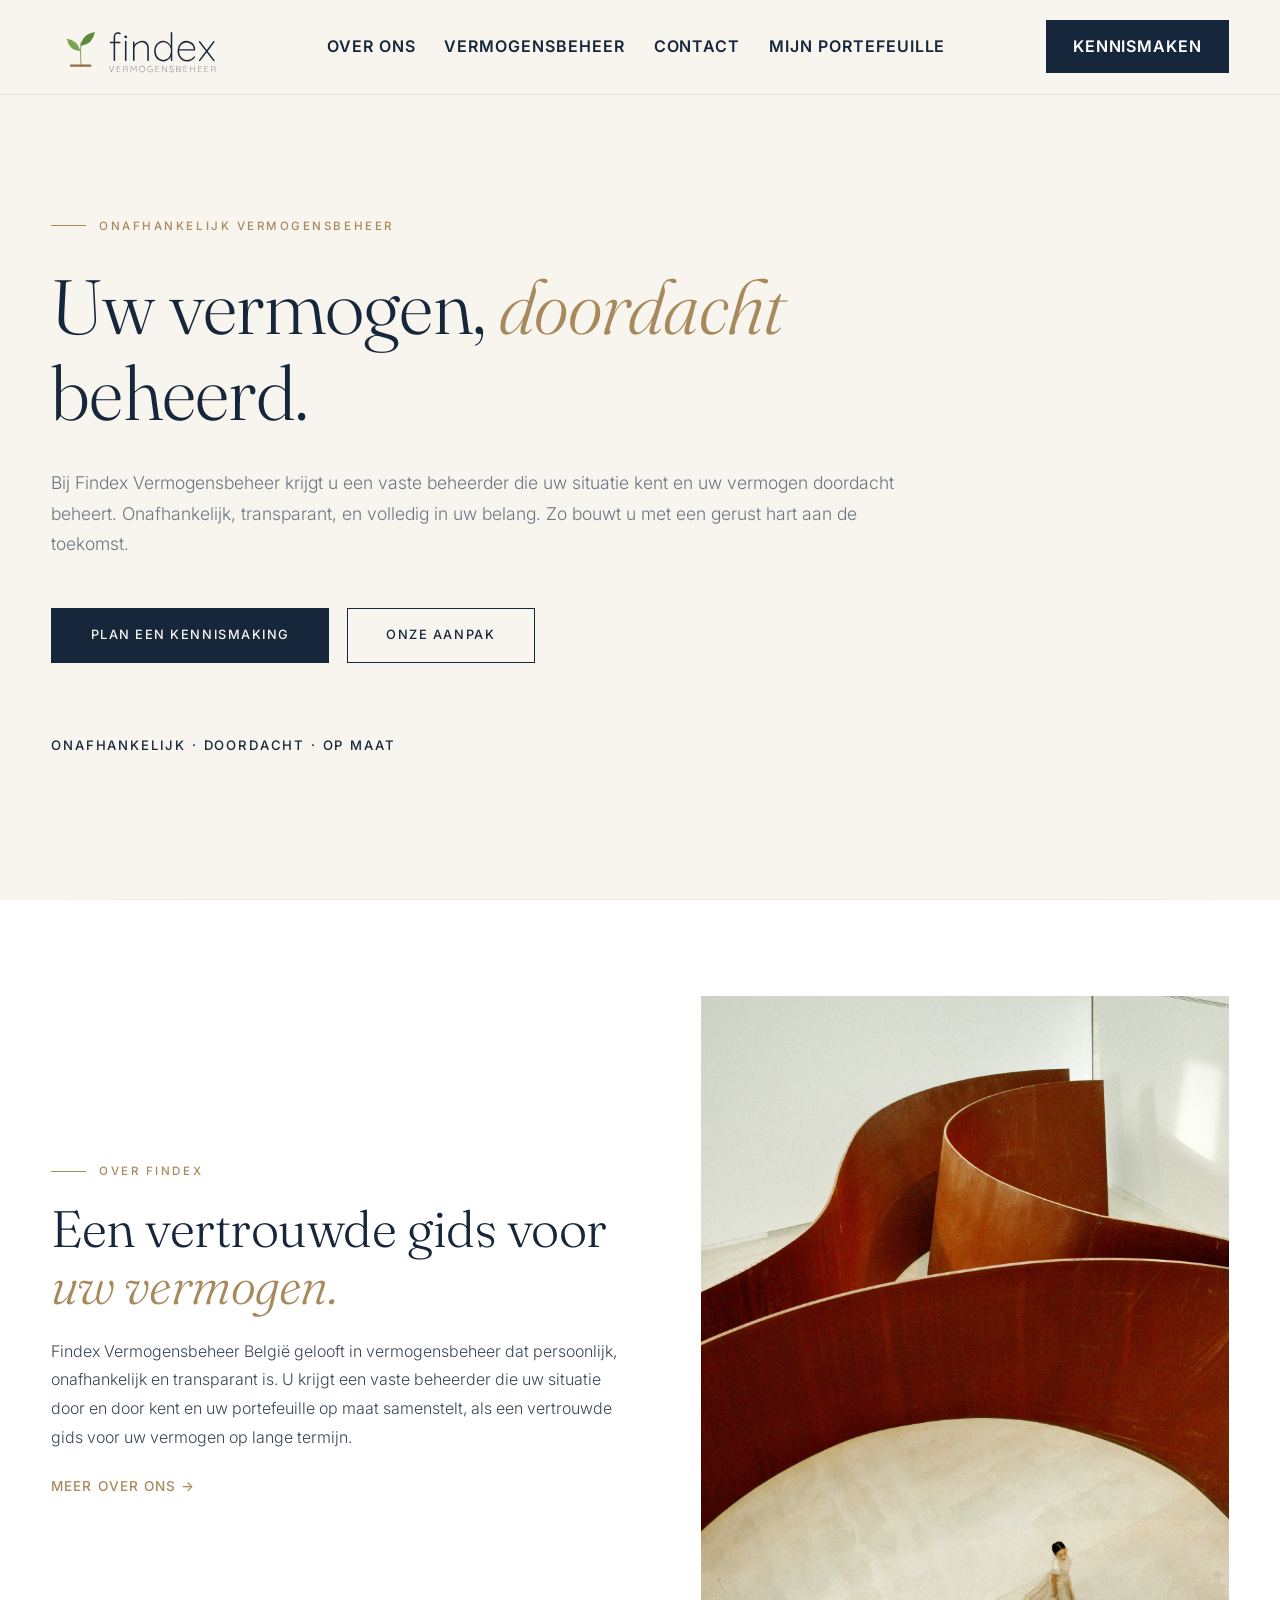
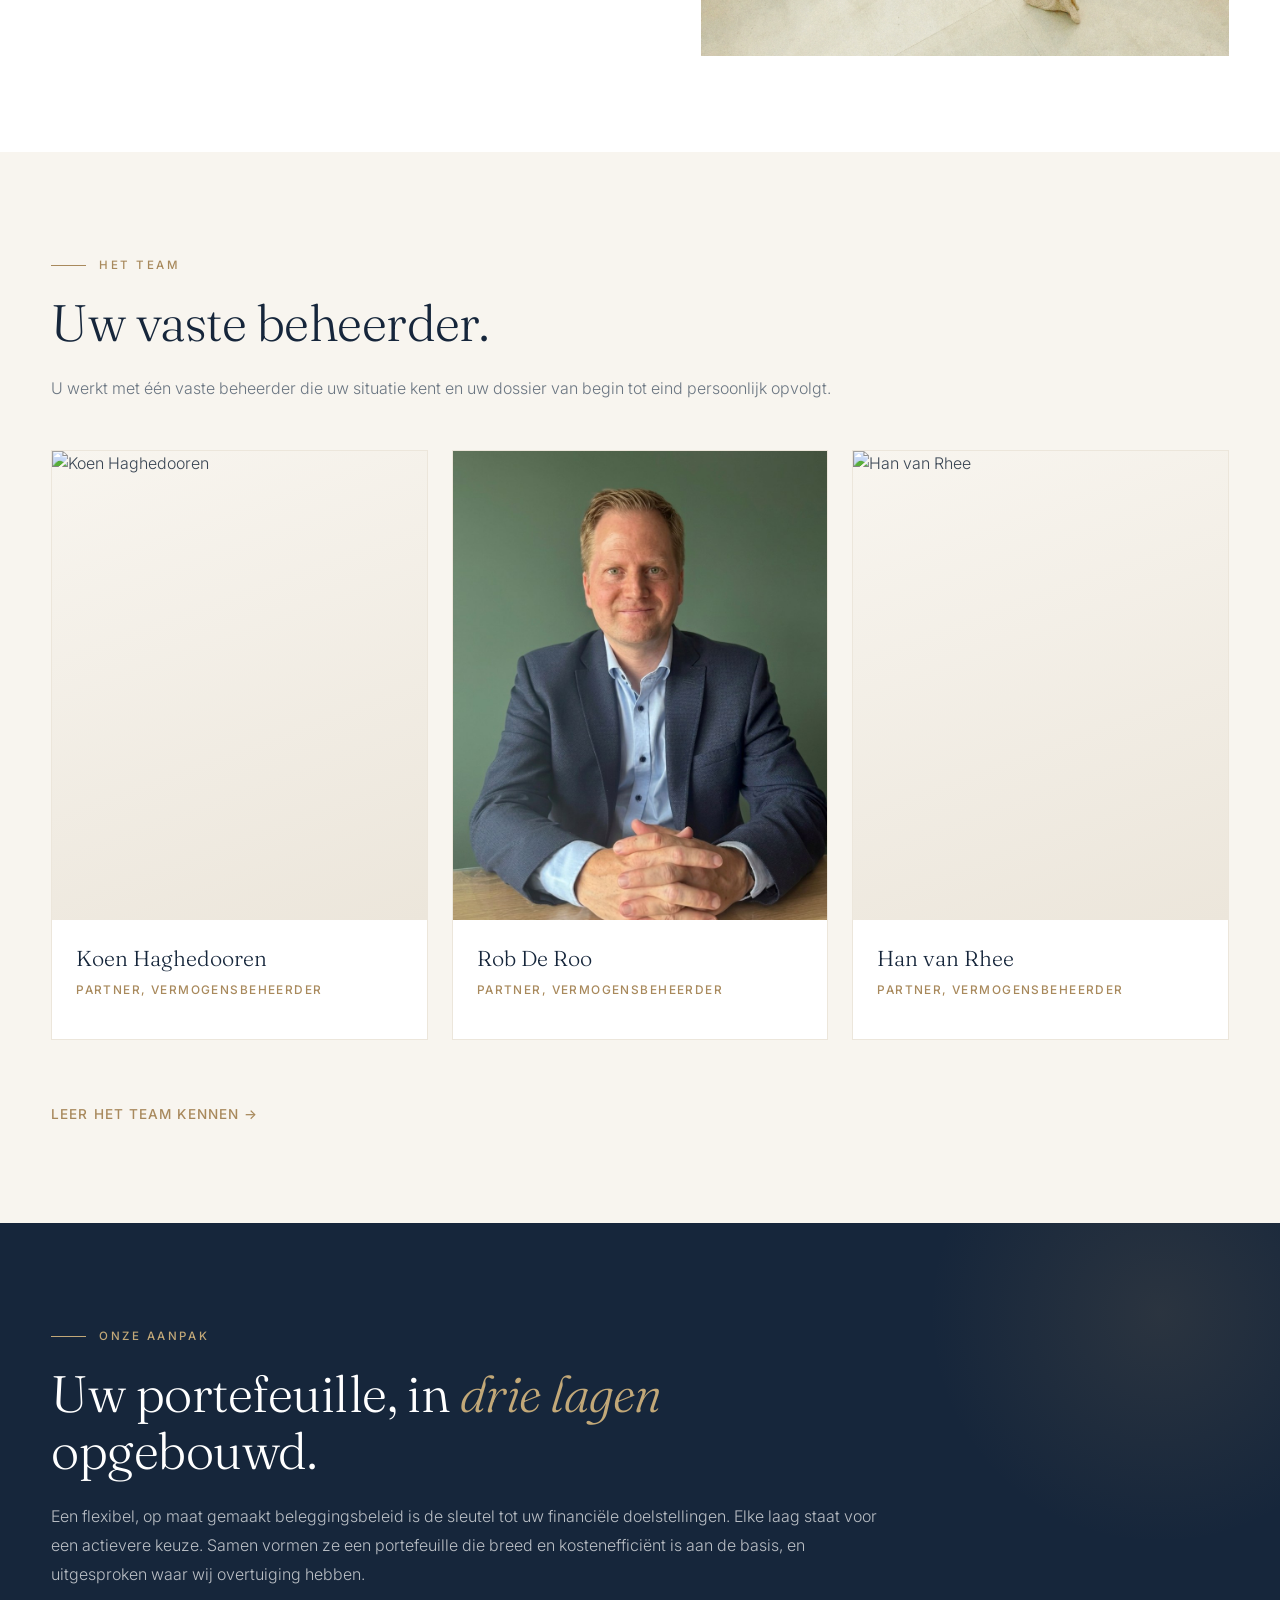
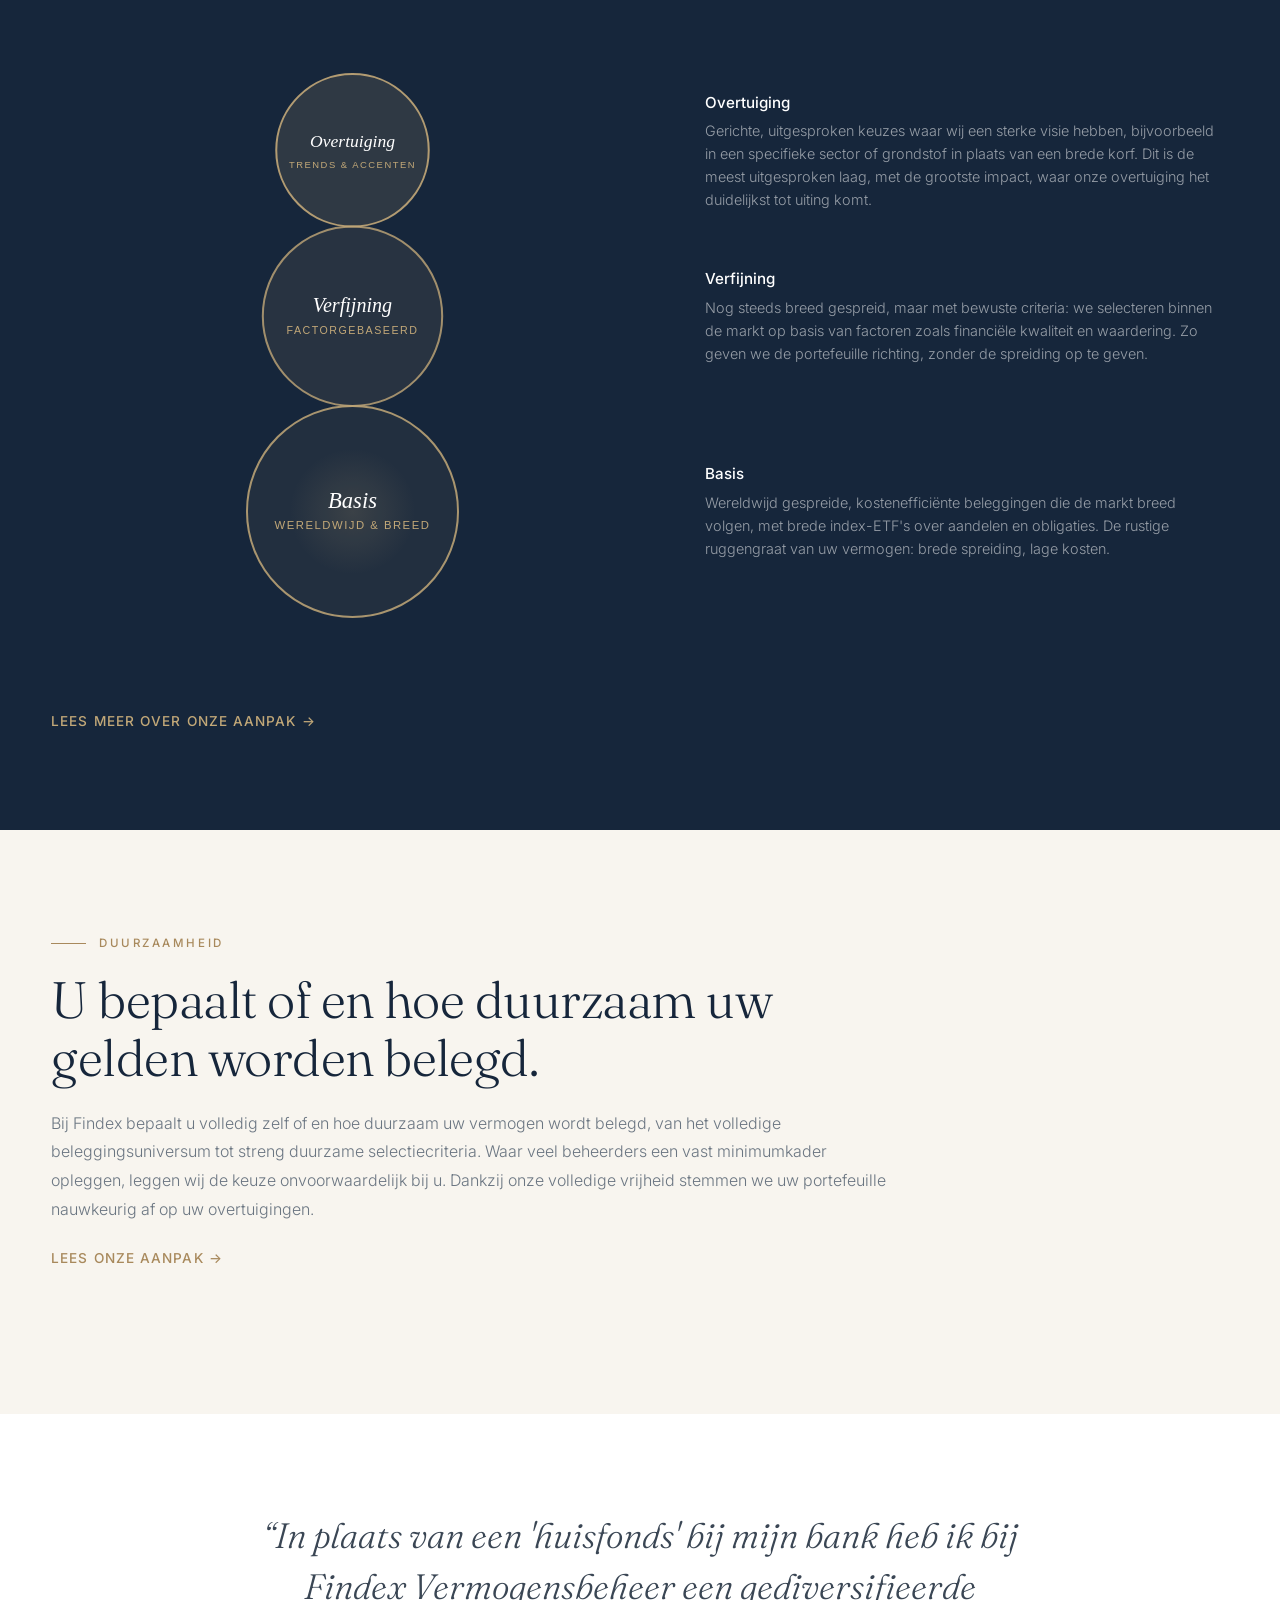
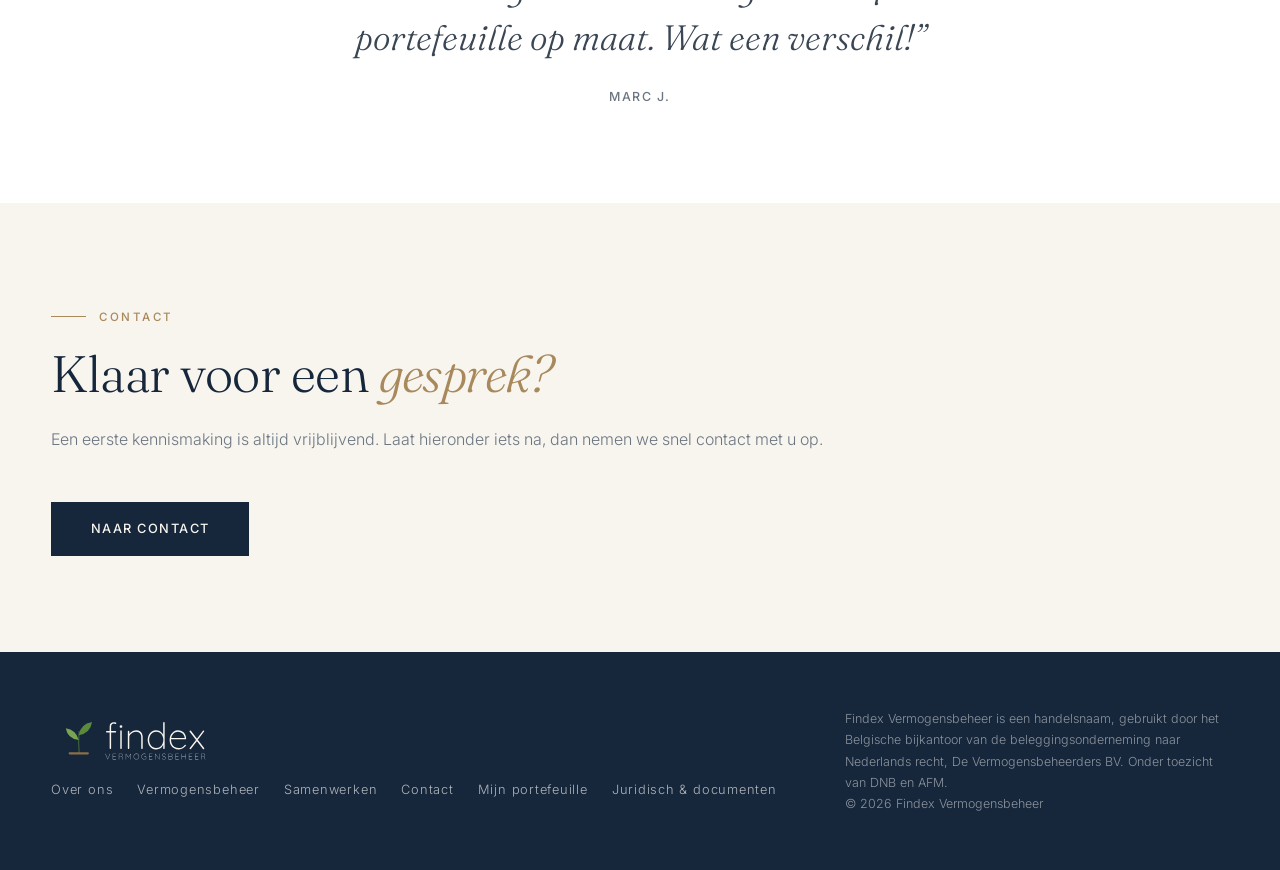
==== index.html @ dcef9932 "laatste tekstaanpassingen1" ====
<!DOCTYPE html>
<html lang="nl">
<head>
<meta charset="UTF-8">
<meta name="viewport" content="width=device-width, initial-scale=1.0">
<title>Findex Vermogensbeheer — Onafhankelijk · Doordacht · Op maat</title>
<meta name="description" content="Findex Vermogensbeheer België: onafhankelijk, persoonlijk discretionair vermogensbeheer voor vermogende particulieren en ondernemingen.">
<link rel="preconnect" href="https://fonts.googleapis.com">
<link rel="preconnect" href="https://fonts.gstatic.com" crossorigin>
<link href="https://fonts.googleapis.com/css2?family=Fraunces:ital,opsz,wght@0,9..144,300;0,9..144,400;0,9..144,500;1,9..144,300;1,9..144,400&family=Inter:wght@300;400;500;600&display=swap" rel="stylesheet">
<link rel="stylesheet" href="styles.css?v=34">
<style>
  nav#nav{background:#F8F5EF!important;color:#16263B!important;border-bottom:1px solid rgba(22,38,59,.1)!important}
  nav#nav .nav-links a,nav#nav .nav-links .nav-portfolio{color:#16263B!important}nav#nav .nav-links .nav-mobile-only a{color:#FFFFFF!important;-webkit-text-fill-color:#FFFFFF}
  nav#nav .nav-logo img{height:60px;width:auto}
</style>
</head>
<body>

<!-- ============ NAV ============ -->
<nav id="nav">
  <a href="index.html" class="nav-logo"><img src="assets/findex-nieuw.svg" alt="Findex Vermogensbeheer"></a>
  <ul class="nav-links">
    <li><a href="over-ons.html">Over ons</a></li>
    <li><a href="vermogensbeheer.html">Vermogensbeheer</a></li>
    <li><a href="contact.html">Contact</a></li>
    <li><a href="portefeuille.html" class="nav-portfolio">Mijn portefeuille</a></li>
    <li class="nav-mobile-only"><a href="contact.html">Kennismaken</a></li>
  </ul>
  <a href="contact.html" class="nav-cta">Kennismaken</a>
  <button class="nav-toggle" id="navToggle" aria-label="Menu openen" aria-expanded="false"><span></span><span></span><span></span><span class="nav-toggle-label">Menu</span></button>
</nav>

<!-- ============ HERO ============ -->
<header class="hero" id="top">
  <div class="hero-inner">
    <span class="eyebrow reveal">Onafhankelijk vermogensbeheer</span>
    <h1 class="reveal">Uw vermogen, <em>doordacht</em> beheerd.</h1>
    <p class="hero-sub lead reveal">Bij Findex Vermogensbeheer krijgt u een vaste beheerder die uw situatie kent en uw vermogen doordacht beheert. Onafhankelijk, transparant, en volledig in uw belang. Zo bouwt u met een gerust hart aan de toekomst.</p>
    <div class="hero-actions reveal">
      <a href="contact.html" class="btn btn-primary">Plan een kennismaking</a>
      <a href="vermogensbeheer.html" class="btn btn-ghost">Onze aanpak</a>
    </div>
    <p class="hero-pillars reveal">Onafhankelijk · Doordacht · Op maat</p>
  </div>
</header>

<!-- ============ OVER ONS (kort) ============ -->
<section id="over" class="alt-paper">
  <div class="wrap">
    <div class="split-grid">
      <div class="split-text reveal">
        <span class="eyebrow">Over Findex</span>
        <h2>Een vertrouwde gids voor <em>uw vermogen.</em></h2>
        <p>Findex Vermogensbeheer België gelooft in vermogensbeheer dat persoonlijk, onafhankelijk en transparant is. U krijgt een vaste beheerder die uw situatie door en door kent en uw portefeuille op maat samenstelt, als een vertrouwde gids voor uw vermogen op lange termijn.</p>
        <a href="over-ons.html" class="teaser-link">Meer over ons →</a>
      </div>
      <div class="split-media reveal">
        <img src="assets/sfeer-overons.png" alt="Sfeerbeeld Findex Vermogensbeheer">
      </div>
    </div>
  </div>
</section>

<!-- ============ TEAM (kort) ============ -->
<section id="team" class="alt-cream">
  <div class="wrap">
    <div class="section-head reveal">
      <span class="eyebrow">Het team</span>
      <h2>Uw vaste beheerder.</h2>
      <p style="margin-top:1.2rem">U werkt met één vaste beheerder die uw situatie kent en uw dossier van begin tot eind persoonlijk opvolgt.</p>
    </div>
    <div class="team-grid">
      <article class="member compact reveal">
        <div class="member-photo"><img src="assets/koen.webp" alt="Koen Haghedooren"></div>
        <div class="member-body">
          <div class="member-name">Koen Haghedooren</div>
          <div class="member-role">Partner, vermogensbeheerder</div>
        </div>
      </article>
      <article class="member compact reveal">
        <div class="member-photo"><img src="assets/rob.jpg" alt="Rob De Roo"></div>
        <div class="member-body">
          <div class="member-name">Rob De Roo</div>
          <div class="member-role">Partner, vermogensbeheerder</div>
        </div>
      </article>
      <article class="member compact reveal">
        <div class="member-photo"><img src="assets/han.webp" alt="Han van Rhee"></div>
        <div class="member-body">
          <div class="member-name">Han van Rhee</div>
          <div class="member-role">Partner, vermogensbeheerder</div>
        </div>
      </article>
    </div>
    <p class="reveal" style="margin-top:2.5rem">
      <a href="over-ons.html" class="teaser-link">Leer het team kennen →</a>
    </p>
  </div>
</section>

<!-- ============ ONZE AANPAK ============ -->
<section id="beheer" class="dark">
  <div class="wrap">
    <div class="aanpak">
      <div class="aanpak-head reveal">
        <span class="eyebrow">Onze aanpak</span>
        <h2>Uw portefeuille, in <em>drie lagen</em> opgebouwd.</h2>
        <p>Een flexibel, op maat gemaakt beleggingsbeleid is de sleutel tot uw financiële doelstellingen. Elke laag staat voor een actievere keuze. Samen vormen ze een portefeuille die breed en kostenefficiënt is aan de basis, en uitgesproken waar wij overtuiging hebben.</p>
      </div>
      <div class="aanpak-body reveal">
        <div class="aanpak-visual">
          <img src="assets/sneeuwman-final.svg" alt="Illustratie: portefeuille in drie lagen — Overtuiging, Verfijning, Basis">
        </div>
        <div class="aanpak-layers">
          <article class="aanpak-layer aanpak-layer--overtuiging">
            <div class="bf-title">Overtuiging</div>
            <div class="bf-desc">Gerichte, uitgesproken keuzes waar wij een sterke visie hebben, bijvoorbeeld in een specifieke sector of grondstof in plaats van een brede korf. Dit is de meest uitgesproken laag, met de grootste impact, waar onze overtuiging het duidelijkst tot uiting komt.</div>
          </article>
          <article class="aanpak-layer aanpak-layer--verfijning">
            <div class="bf-title">Verfijning</div>
            <div class="bf-desc">Nog steeds breed gespreid, maar met bewuste criteria: we selecteren binnen de markt op basis van factoren zoals financiële kwaliteit en waardering. Zo geven we de portefeuille richting, zonder de spreiding op te geven.</div>
          </article>
          <article class="aanpak-layer aanpak-layer--basis">
            <div class="bf-title">Basis</div>
            <div class="bf-desc">Wereldwijd gespreide, kostenefficiënte beleggingen die de markt breed volgen, met brede index-ETF's over aandelen en obligaties. De rustige ruggengraat van uw vermogen: brede spreiding, lage kosten.</div>
          </article>
        </div>
      </div>
      <p class="aanpak-cta reveal">
        <a href="vermogensbeheer.html" class="teaser-link">Lees meer over onze aanpak →</a>
      </p>
    </div>
  </div>
</section>

<!-- ============ DUURZAAMHEID (kort) ============ -->
<section class="alt-cream">
  <div class="wrap">
    <div class="section-head reveal">
      <span class="eyebrow">Duurzaamheid</span>
      <h2>U bepaalt of en hoe duurzaam uw gelden worden belegd.</h2>
      <p style="margin-top:1.2rem">Bij Findex bepaalt u volledig zelf of en hoe duurzaam uw vermogen wordt belegd, van het volledige beleggingsuniversum tot streng duurzame selectiecriteria. Waar veel beheerders een vast minimumkader opleggen, leggen wij de keuze onvoorwaardelijk bij u. Dankzij onze volledige vrijheid stemmen we uw portefeuille nauwkeurig af op uw overtuigingen.</p>
      <a href="vermogensbeheer.html" class="teaser-link">Lees onze aanpak →</a>
    </div>
  </div>
</section>

<!-- ============ QUOTE ============ -->
<section class="alt-paper quote-block">
  <div class="wrap reveal">
    <blockquote class="quote-text">“In plaats van een 'huisfonds' bij mijn bank heb ik bij Findex Vermogensbeheer een gediversifieerde portefeuille op maat. Wat een verschil!”</blockquote>
    <p class="quote-source">Marc J.</p>
  </div>
</section>

<!-- ============ CONTACT (kort) ============ -->
<section id="contact" class="alt-cream">
  <div class="wrap">
    <div class="section-head reveal">
      <span class="eyebrow">Contact</span>
      <h2>Klaar voor een <em>gesprek?</em></h2>
      <p style="margin-top:1.2rem">Een eerste kennismaking is altijd vrijblijvend. Laat hieronder iets na, dan nemen we snel contact met u op.</p>
    </div>
    <a href="contact.html" class="btn btn-primary reveal">Naar contact</a>
  </div>
</section>

<!-- ============ FOOTER ============ -->
<footer>
  <div class="footer-inner">
    <div>
      <div class="footer-logo"><img src="assets/findex-nieuw-light.svg" alt="Findex Vermogensbeheer"></div>
      <nav class="footer-nav">
        <a href="over-ons.html">Over ons</a>
        <a href="vermogensbeheer.html">Vermogensbeheer</a>
        <a href="samenwerken.html">Samenwerken</a>
        <a href="contact.html">Contact</a>
        <a href="portefeuille.html">Mijn portefeuille</a>
        <a href="juridisch.html">Juridisch &amp; documenten</a>
      </nav>
    </div>
    <p class="footer-legal">
      Findex Vermogensbeheer is een handelsnaam, gebruikt door het Belgische bijkantoor van de beleggingsonderneming naar Nederlands recht, De Vermogensbeheerders BV. Onder toezicht van DNB en AFM.<br>
      © 2026 Findex Vermogensbeheer
    </p>
  </div>
</footer>

<script src="script.js?v=8"></script>
</body>
</html>
---- styles.css ----
/* ============================================================
   FINDEX VERMOGENSBEHEER — gedeelde stijl
   Richting: ingetogen-modern. Diepe nachtblauw-inkt, gedempt
   messing (geen fel goud), royale witruimte. Fraunces + Inter.
   ============================================================ */

*, *::before, *::after { box-sizing:border-box; margin:0; padding:0; }

:root{
  --ink:#16263B;          /* diepe, warme nachtblauw-inkt (anker) */
  --ink-soft:#22384F;     /* iets lichter voor vlakken */
  --brass:#A8895C;        /* gedempt messing/oud-goud */
  --brass-lt:#C2A878;     /* lichter messing op donker */
  --cream:#F8F5EF;        /* rustige crème achtergrond */
  --cream-dk:#ECE6DB;     /* warme beige voor lijnen/kaarten */
  --paper:#FFFFFF;
  --text:#3A4654;         /* leesbare body */
  --text-mute:#6B7682;    /* secundair */
  --sprout:#5A8A3C;       /* groen uit het logo, spaarzaam */
  --line:rgba(22,38,59,0.10);
  --page-max:1600px;
  --page-pad:clamp(1.4rem,4vw,4.5rem);
  --read-max:850px; /* leesbreedte lopende tekst (~12% boven ~760px / 72ch) */
}

html{ scroll-behavior:smooth; }
body{
  font-family:'Inter',sans-serif;
  background:var(--cream);
  color:var(--text);
  overflow-x:hidden;
  font-size:1rem;
  font-weight:300;
  -webkit-font-smoothing:antialiased;
  line-height:1.6;
}

/* ---------- Typografische bouwstenen ---------- */
.eyebrow{
  font-size:0.72rem; letter-spacing:0.22em; text-transform:uppercase;
  color:var(--brass); font-weight:500; font-family:'Inter',sans-serif;
  display:inline-flex; align-items:center; gap:0.8rem;
}
.eyebrow::before{ content:''; width:2.2rem; height:1px; background:var(--brass); display:block; }
.eyebrow.center{ justify-content:center; }

h1,h2,h3{ font-family:'Fraunces',serif; font-weight:300; color:var(--ink); line-height:1.12; letter-spacing:-0.01em; }
h1 em, h2 em, h3 em{ font-style:italic; font-weight:300; color:var(--brass); }

.lead{ font-size:1.1rem; line-height:1.8; color:var(--text-mute); font-weight:300; }

/* ---------- Navigatie ---------- */
nav#nav{
  position:fixed; top:0; left:0; right:0; z-index:100;
  display:flex; align-items:center; justify-content:space-between;
  gap:1.5rem;
  padding:1.05rem var(--page-pad);
  background:var(--cream);
  color:#16263B;
  border-bottom:1px solid var(--line);
  backdrop-filter:none;
  transition:padding .3s, box-shadow .3s;
}
nav#nav.scrolled{
  padding:0.9rem var(--page-pad);
  box-shadow:0 2px 12px rgba(22,38,59,0.06);
}
.nav-logo{ display:flex; align-items:center; flex-shrink:0; line-height:0; text-decoration:none; }
.nav-logo img{ height:60px; width:auto; display:block; }
.nav-links{
  display:flex; gap:1.8rem; list-style:none; align-items:center;
  margin:0; padding:0; flex:1; justify-content:center;
}
.nav-links li{ margin:0; padding:0; }
.nav-links a,
.nav-links .nav-portfolio{
  font-size:1rem; letter-spacing:0.06em; text-transform:uppercase;
  color:#16263B; text-decoration:none; font-weight:600;
  transition:color .2s; position:relative; white-space:nowrap;
}
.nav-links a::after{ content:''; position:absolute; left:0; bottom:-6px; width:0; height:2px; background:var(--brass); transition:width .25s; }
.nav-links a:hover,
.nav-links .nav-portfolio:hover{ color:var(--brass); }
.nav-links a:hover::after{ width:100%; }
.nav-links a.active,
.nav-links .nav-portfolio.active{ color:#16263B; }
.nav-links a.active::after,
.nav-links .nav-portfolio.active::after{ width:100%; }
.nav-cta{
  font-size:1rem; letter-spacing:0.06em; text-transform:uppercase; font-weight:600;
  padding:0.8rem 1.6rem; background:#16263B; color:#FFFFFF; text-decoration:none;
  transition:background .25s; border:1px solid #16263B; flex-shrink:0; white-space:nowrap;
}
.nav-cta:hover{ background:var(--brass); border-color:var(--brass); color:#fff; }
.nav-portfolio{
  font-size:1rem; letter-spacing:0.06em; text-transform:uppercase; font-weight:600;
  color:#16263B; text-decoration:none; padding:0; transition:color .2s;
}
.nav-portfolio:hover{ color:var(--brass); }
.nav-toggle{
  display:none; background:none; border:none; cursor:pointer;
  flex-direction:column; gap:6px; padding:0.4rem; flex-shrink:0;
}
.nav-toggle span:not(.nav-toggle-label){
  width:26px; height:2px; background:#16263B; display:block; transition:transform .25s, opacity .25s;
}
.nav-toggle-label{ display:none; }
.nav-mobile-only{ display:none; }

/* ---------- Hero (homepage) ---------- */
.hero{
  min-height:100vh; display:flex; align-items:center; position:relative;
  padding:9rem var(--page-pad) 5rem; overflow:hidden;
}
.hero::after{
  content:''; position:absolute; left:0; right:0; bottom:0; height:1px;
  background:linear-gradient(90deg,transparent,var(--cream-dk) 20%,var(--cream-dk) 80%,transparent);
}
.hero-inner{ max-width:var(--page-max); margin:0 auto; width:100%; }
.hero h1{ font-size:clamp(2.8rem,6vw,5.2rem); margin:1.8rem 0 2rem; max-width:22ch; }
.hero-sub{ max-width:var(--read-max); font-size:1.1rem; line-height:1.75; margin-bottom:3rem; }
.hero-actions{ display:flex; gap:1.1rem; flex-wrap:wrap; align-items:center; }
.btn{
  font-family:'Inter',sans-serif; font-size:0.8rem; letter-spacing:0.12em; text-transform:uppercase;
  font-weight:500; padding:1rem 2.4rem; text-decoration:none; cursor:pointer; transition:all .25s; border:1px solid var(--ink);
  display:inline-block;
}
.btn-primary{ background:var(--ink); color:var(--cream); }
.btn-primary:hover{ background:var(--brass); border-color:var(--brass); }
.btn-ghost{ background:transparent; color:var(--ink); }
.btn-ghost:hover{ background:var(--ink); color:var(--cream); }

.hero-pillars{
  margin-top:4.5rem;
  font-size:0.82rem; letter-spacing:0.14em; text-transform:uppercase;
  color:var(--ink); font-weight:500;
}

.teaser-link{
  display:inline-block; margin-top:1.5rem;
  font-size:0.85rem; letter-spacing:0.08em; text-transform:uppercase;
  font-weight:500; color:var(--brass); text-decoration:none; transition:color .2s;
}
.teaser-link:hover{ color:var(--ink); }
.dark .teaser-link{ color:var(--brass-lt); }
.dark .teaser-link:hover{ color:#fff; }

.split-grid{
  display:grid; grid-template-columns:1fr min(50%, 528px); gap:4rem; align-items:center;
}
.page-hero .split-grid{ align-items:start; }
.split-text h2{ font-size:clamp(2rem,4vw,3.2rem); margin:1.2rem 0 1.4rem; }
.split-text p{ margin-bottom:0; font-size:1rem; line-height:1.8; }
.split-text .lead{ font-size:1.1rem; }
.split-media{
  aspect-ratio:4/5; width:100%; max-width:528px; margin-left:auto;
  overflow:hidden; background:var(--cream-dk);
}
.split-media img{ width:100%; height:100%; object-fit:cover; object-position:center; display:block; }
.split-text .split-trust{ margin-top:2rem; }
.split-text .split-trust .trust-row:last-child{ margin-bottom:0; }
.page-hero .split-text h1{ margin:1.2rem 0 1.4rem; max-width:16ch; }
.page-hero .split-text .lead{ max-width:42ch; }
.media-placeholder{
  aspect-ratio:4/3; width:100%;
  background:var(--cream-dk); display:flex; align-items:center; justify-content:center;
}
.media-placeholder span{
  font-family:'Fraunces',serif; font-style:italic; color:var(--text-mute); font-size:0.9rem; letter-spacing:0.04em;
}
.aanpak{ position:relative; z-index:2; }
.aanpak-head{ max-width:var(--read-max); margin-bottom:3.5rem; }
.aanpak-head h2{ font-size:clamp(2rem,4vw,3.2rem); margin:1.2rem 0 1.4rem; }
.aanpak-head p{ font-size:1rem; line-height:1.8; color:rgba(255,255,255,0.7); }
.aanpak-body{
  display:grid;
  grid-template-columns:minmax(0,1.15fr) minmax(0,1fr);
  column-gap:clamp(1.5rem,4vw,4rem);
  align-items:stretch;
}
.aanpak-visual{ display:flex; align-items:center; justify-content:center; min-width:0; }
.aanpak-visual img{
  width:100%; max-width:none; height:auto; display:block;
}
.aanpak-layers{ position:relative; align-self:stretch; min-height:100%; }
.aanpak-layer{
  position:absolute; left:0; right:0;
  transform:translateY(-50%);
  max-width:36rem;
}
/* Circle centers in sneeuwman-final.svg (viewBox 480): 84.6 / 216.69 / 372.09 */
.aanpak-layer--overtuiging{ top:17.625%; }
.aanpak-layer--verfijning{ top:45.144%; }
.aanpak-layer--basis{ top:77.519%; }
.aanpak-cta{ margin-top:2.5rem; }
.aanpak-cta .teaser-link{ display:inline-block; }
.dark .media-placeholder{
  background:rgba(255,255,255,0.05); border:1px solid rgba(255,255,255,0.1);
}
.dark .media-placeholder span{ color:rgba(255,255,255,0.45); }

.quote-block{ text-align:center; position:relative; z-index:2; }
.quote-block .wrap{ max-width:52rem; }
.quote-text{
  font-family:'Fraunces',serif; font-size:clamp(1.5rem,3vw,2.2rem); font-weight:300;
  font-style:italic; line-height:1.45; margin:0 auto 1.5rem;
}
.quote-source{
  font-size:0.78rem; letter-spacing:0.12em; text-transform:uppercase;
  color:var(--text-mute); font-weight:500;
}
.dark.quote-block .quote-text{ color:#fff; }
.dark.quote-block .quote-source{ color:rgba(255,255,255,0.5); }

.member.compact .member-body{ padding:1.4rem 1.5rem 1.6rem; }

/* ---------- Pagina-hero (subpagina's) ---------- */
.page-hero{
  padding:12rem var(--page-pad) 4rem; position:relative; overflow:hidden;
  border-bottom:1px solid var(--cream-dk);
}
.page-hero .wrap{ max-width:var(--page-max); margin:0 auto; }
.page-hero h1{ font-size:clamp(2.4rem,5vw,4rem); margin:1.4rem 0 1.5rem; max-width:24ch; }
.page-hero .lead{ max-width:var(--read-max); }

/* ---------- Sectie-basis ---------- */
section{ padding:6rem var(--page-pad); }
.wrap{ max-width:var(--page-max); margin:0 auto; width:100%; }
.section-head{ max-width:var(--read-max); margin-bottom:3rem; }
.section-head h2{ font-size:clamp(2rem,4vw,3.2rem); margin:1.2rem 0 1.4rem; }
.section-head p{ font-size:1rem; line-height:1.8; color:var(--text-mute); }
.section-head .lead{ font-size:1.1rem; }

/* ---------- Over ons ---------- */
.alt-paper{ background:var(--paper); }
.alt-cream{ background:var(--cream); }
.story-grid{ display:grid; grid-template-columns:1fr 1fr; gap:5rem; align-items:start; }
.story-text p{ margin-bottom:1.3rem; font-size:1rem; line-height:1.8; }
.story-aside{ background:var(--cream); border:1px solid var(--cream-dk); padding:2.8rem; }
.story-aside.on-cream{ background:var(--paper); }
.story-aside h3{ font-size:1.5rem; margin-bottom:1.2rem; }
.trust-row{ display:flex; gap:0.9rem; padding:1.1rem 0; border-bottom:1px solid var(--line); align-items:flex-start; }
.trust-row:last-child{ border-bottom:none; }
.trust-mark{ color:var(--brass); font-family:'Fraunces',serif; font-style:italic; font-size:1.1rem; line-height:1; flex-shrink:0; }
.trust-title{ font-weight:500; color:var(--ink); font-size:0.92rem; margin-bottom:0.2rem; }
.trust-desc{ font-size:0.9rem; color:var(--text-mute); line-height:1.65; }

/* ---------- Team ---------- */
.team-intro{ display:flex; justify-content:space-between; align-items:flex-end; gap:3rem; margin-bottom:3.5rem; flex-wrap:wrap; }
.team-note{ max-width:34ch; font-size:0.9rem; color:var(--text-mute); }
.team-grid{ display:grid; grid-template-columns:repeat(3,1fr); gap:1.5rem; }
.member{ background:var(--paper); border:1px solid var(--cream-dk); transition:transform .3s, box-shadow .3s; }
.member:hover{ transform:translateY(-4px); box-shadow:0 18px 40px -24px rgba(22,38,59,0.35); }
.member-photo{ aspect-ratio:4/5; background:linear-gradient(160deg,var(--cream) 0%,var(--cream-dk) 100%); display:flex; align-items:center; justify-content:center; position:relative; overflow:hidden; }
.member-photo img{ width:100%; height:100%; object-fit:cover; object-position:top; }
.member-photo .ph{ font-family:'Fraunces',serif; font-style:italic; color:var(--brass); font-size:0.8rem; letter-spacing:0.1em; }
.member-body{ padding:1.6rem 1.5rem 1.8rem; }
.member-name{ font-family:'Fraunces',serif; font-size:1.35rem; color:var(--ink); margin-bottom:0.25rem; }
.member-name .sub{ color:var(--text-mute); font-style:italic; font-size:0.9rem; }
.member-role{ font-size:0.74rem; letter-spacing:0.12em; text-transform:uppercase; color:var(--brass); font-weight:500; margin-bottom:0.9rem; }
.member-bio{ font-size:0.9rem; color:var(--text-mute); line-height:1.65; }
.member-bio + .member-bio{ margin-top:0.85rem; }
.member-contact{ margin-top:1rem; font-size:0.78rem; color:var(--text-mute); letter-spacing:0.01em; line-height:1.5; }
.member-contact a{ color:var(--text-mute); text-decoration:none; border-bottom:1px solid transparent; transition:color .2s, border-color .2s; }
.member-contact a:hover{ color:var(--ink); border-bottom-color:var(--brass); }

.platform-band{ margin-top:2.5rem; padding-top:2.5rem; border-top:1px solid var(--cream-dk); }
.platform-band > p{ max-width:var(--read-max); font-size:0.9rem; color:var(--text-mute); margin:0 auto 2.5rem; text-align:center; }
.platform-band > p strong{ color:var(--ink); font-weight:500; }
.team-grid.platform{ grid-template-columns:repeat(4,1fr); }
.member.lite{ background:transparent; border-color:var(--line); }
.member.lite .member-photo{ aspect-ratio:1/1; background:var(--cream-dk); }
.dark .member.lite{ background:rgba(255,255,255,0.05); border-color:rgba(255,255,255,0.12); position:relative; z-index:2; }
.dark .member.lite .member-name{ color:#fff; }
.dark .member.lite .member-role{ color:var(--brass-lt); }
.dark .member.lite .member-bio{ color:rgba(255,255,255,0.55); }
.dark .team-grid.platform{ margin-top:2.5rem; position:relative; z-index:2; }

/* ---------- Vermogensbeheer (donker blok) ---------- */
.dark{ background:var(--ink); color:rgba(255,255,255,0.7); position:relative; overflow:hidden; }
.dark::before{ content:''; position:absolute; top:-150px; right:-120px; width:480px; height:480px; border-radius:50%; background:radial-gradient(circle,rgba(168,137,92,0.14),transparent 68%); }
.dark .eyebrow{ color:var(--brass-lt); }
.dark .eyebrow::before{ background:var(--brass-lt); }
.dark h2{ color:#fff; }
.dark h2 em{ color:var(--brass-lt); }
.beheer-grid{ display:grid; grid-template-columns:1fr 1fr; gap:5rem; align-items:center; position:relative; z-index:2; }
.beheer-text{ position:relative; z-index:2; }
.beheer-text p{ margin-bottom:1.3rem; font-size:1rem; line-height:1.8; }
.beheer-features{ margin-top:2.5rem; display:flex; flex-direction:column; gap:1.6rem; position:relative; z-index:2; }
.bf-row{ display:flex; gap:1.2rem; align-items:flex-start; }
.bf-icon{ width:2.6rem; height:2.6rem; flex-shrink:0; border:1px solid rgba(194,168,120,0.4); color:var(--brass-lt); display:flex; align-items:center; justify-content:center; font-family:'Fraunces',serif; font-style:italic; }
.bf-title{ color:#fff; font-weight:500; font-size:0.95rem; margin-bottom:0.25rem; }
.bf-desc{ font-size:0.9rem; color:rgba(255,255,255,0.55); line-height:1.6; }
.cost-card{ background:rgba(255,255,255,0.04); border:1px solid rgba(255,255,255,0.1); padding:2.8rem; }
.cost-card h4{ font-family:'Inter',sans-serif; font-size:0.72rem; letter-spacing:0.16em; text-transform:uppercase; color:var(--brass-lt); margin-bottom:1.8rem; font-weight:500; }
.cost-row{ display:flex; justify-content:space-between; align-items:baseline; padding:0.85rem 0; border-bottom:1px solid rgba(255,255,255,0.08); }
.cost-label{ font-size:0.88rem; color:rgba(255,255,255,0.6); }
.cost-val{ font-family:'Fraunces',serif; font-size:1.15rem; color:#fff; }
.cost-row.total{ border-bottom:none; margin-top:1rem; padding-top:1.4rem; border-top:1px solid rgba(194,168,120,0.4); }
.cost-row.total .cost-label{ color:var(--brass-lt); text-transform:uppercase; letter-spacing:0.08em; font-size:0.78rem; font-weight:500; }
.cost-row.total .cost-val{ color:var(--brass-lt); font-size:1.7rem; }
.cost-note{ margin-top:1.3rem; font-size:0.76rem; color:rgba(255,255,255,0.4); font-style:italic; line-height:1.6; }

/* ---------- Samenwerken ---------- */
.partner-grid{ display:grid; grid-template-columns:repeat(2,1fr); gap:1.5rem 3rem; margin-top:1rem; }
.partner-item{ padding:1.8rem 0; border-top:1px solid var(--cream-dk); }
.partner-item h3{ font-size:1.25rem; margin-bottom:0.6rem; }
.partner-item p{ font-size:0.9rem; color:var(--text-mute); line-height:1.7; }
.partner-cta{ margin-top:3.5rem; padding:2.5rem 3rem; background:var(--cream); border-left:2px solid var(--brass); display:flex; justify-content:space-between; align-items:center; gap:2rem; flex-wrap:wrap; }
.partner-cta.on-cream{ background:var(--paper); }
.partner-cta h3{ font-family:'Fraunces',serif; font-size:1.5rem; font-weight:400; margin-bottom:0.6rem; color:var(--ink); }
.partner-cta p{ font-family:'Fraunces',serif; font-style:italic; font-size:1.3rem; color:var(--ink); font-weight:300; max-width:40ch; }
.partner-cta .cta-lead{ font-family:'Inter',sans-serif; font-style:normal; font-size:0.9rem; color:var(--text-mute); line-height:1.7; max-width:var(--read-max); font-weight:300; }

/* ---------- Portfolio (Mijn portefeuille) ---------- */
.depot-grid{ display:grid; grid-template-columns:repeat(2,minmax(0,1fr)); gap:1.5rem; margin:1rem auto 0; max-width:720px; }
.depot-card{
  background:var(--paper); border:1px solid var(--cream-dk); padding:3rem 2rem;
  display:flex; flex-direction:column; align-items:center; gap:1.5rem; text-decoration:none;
  transition:transform .3s, box-shadow .3s, border-color .3s; text-align:center;
}
.depot-card:hover{ transform:translateY(-4px); box-shadow:0 18px 40px -24px rgba(22,38,59,0.35); border-color:var(--brass); }
.depot-logo{
  width:100%; max-width:220px; height:88px;
  display:flex; align-items:center; justify-content:center;
  padding:1rem 1.25rem; box-sizing:border-box;
}
.depot-logo img{
  width:100%; height:100%; max-width:100%; max-height:100%;
  object-fit:contain; display:block;
}
.depot-logo--kbc{ background:#ffffff; border:1px solid rgba(22,38,59,0.08); }
.depot-logo--saxo{ background:#0B1F3A; }
.depot-name{ font-family:'Fraunces',serif; font-size:1.4rem; color:var(--ink); }
.depot-sub{ font-size:0.82rem; color:var(--text-mute); letter-spacing:0.04em; }
.depot-action{ font-size:0.74rem; letter-spacing:0.12em; text-transform:uppercase; color:var(--brass); font-weight:500; margin-top:0.5rem; }
.portfolio-note{ margin-top:3rem; font-size:0.9rem; color:var(--text-mute); max-width:var(--read-max); }

/* ---------- Contact ---------- */
.contact-grid{ display:grid; grid-template-columns:1fr 1fr; gap:5rem; align-items:start; }
.contact-form{ display:flex; flex-direction:column; gap:1.2rem; }
.fg{ display:flex; flex-direction:column; gap:0.45rem; }
label{ font-size:0.74rem; letter-spacing:0.1em; text-transform:uppercase; color:var(--text-mute); font-weight:500; }
input,textarea{ padding:0.9rem 1rem; border:1px solid var(--cream-dk); background:var(--paper); font-family:'Inter',sans-serif; font-size:0.95rem; color:var(--ink); outline:none; transition:border-color .2s; }
input:focus,textarea:focus{ border-color:var(--brass); }
textarea{ resize:vertical; min-height:130px; }
.contact-info h3{ font-size:1.6rem; margin-bottom:1.5rem; }
.ci-row{ display:flex; gap:1rem; padding:1rem 0; border-bottom:1px solid var(--line); align-items:center; }
.ci-row:last-of-type{ border-bottom:none; }
.ci-label{ font-size:0.72rem; letter-spacing:0.1em; text-transform:uppercase; color:var(--text-mute); width:5.5rem; flex-shrink:0; }
.ci-val{ color:var(--ink); font-size:0.95rem; }
.ci-val a{ color:var(--ink); text-decoration:none; }
.ci-val a:hover{ color:var(--brass); }
.map-note{ margin-top:2rem; font-size:0.82rem; color:var(--text-mute); font-style:italic; }

/* ---------- Juridisch / tekstpagina ---------- */
.legal-body{ max-width:var(--read-max); }
.legal-body h2{ font-size:1.6rem; margin:2.5rem 0 1rem; }
.legal-body h2:first-child{ margin-top:0; }
.legal-body h3{
  font-family:'Inter',sans-serif; font-size:1.05rem; font-weight:500;
  color:var(--ink); margin:1.6rem 0 0.7rem; letter-spacing:0;
}
.legal-body p{ margin-bottom:1.1rem; font-size:1rem; color:var(--text); line-height:1.8; }
.legal-body .placeholder{ color:var(--brass); font-style:italic; font-weight:500; }
.legal-body ul, .legal-body ol{
  margin:0 0 1.1rem; padding-left:1.25rem;
  font-size:1rem; color:var(--text); line-height:1.8;
}
.legal-body li{ margin-bottom:0.4rem; }
.legal-body li::marker{ color:var(--brass); }
.legal-links{ display:flex; flex-direction:column; gap:0.9rem; margin-top:1.2rem; }
.legal-links a{ font-size:1rem; }
.doc-list{
  margin:0 0 0.5rem; padding-left:1.25rem;
  font-size:1rem; color:var(--text); line-height:1.8;
}
.doc-list li{ margin-bottom:0.45rem; padding-left:0.25rem; }
.doc-list li::marker{ color:var(--brass); }

/* ---------- Footer ---------- */
footer{ background:var(--ink); color:rgba(255,255,255,0.5); padding:3.5rem var(--page-pad); }
.footer-inner{ max-width:var(--page-max); margin:0 auto; display:flex; justify-content:space-between; align-items:flex-start; gap:2rem; flex-wrap:wrap; }
.footer-logo img{ height:56px; width:auto; display:block; }
.footer-nav{ display:flex; gap:1.5rem; flex-wrap:wrap; margin-top:1rem; }
.footer-nav a{ color:rgba(255,255,255,0.65); text-decoration:none; font-size:0.8rem; letter-spacing:0.06em; transition:color .2s; }
.footer-nav a:hover{ color:var(--brass-lt); }
.footer-legal{ font-size:0.78rem; line-height:1.7; max-width:48ch; }
.footer-legal a{ color:var(--brass-lt); text-decoration:none; }

/* ---------- Reveal-animatie ---------- */
.reveal{ opacity:0; transform:translateY(24px); transition:opacity .8s ease, transform .8s ease; }
.reveal.in{ opacity:1; transform:none; }
@media (prefers-reduced-motion:reduce){ .reveal{ opacity:1; transform:none; transition:none; } html{ scroll-behavior:auto; } }

/* ---------- Responsief ---------- */
@media(min-width:901px){
  nav#nav{
    gap:1.5rem;
    padding:1.05rem var(--page-pad);
    z-index:100;
  }
  nav#nav.scrolled{ padding:0.9rem var(--page-pad); }
  .nav-logo{ flex:0 0 auto; }
  .nav-logo img{ height:60px !important; width:auto !important; max-width:none !important; }
  .nav-links{
    display:flex !important; position:static; flex-direction:row; align-items:center;
    gap:1.8rem; padding:0; background:transparent; box-shadow:none; border:none;
  }
  .nav-links a,
  .nav-links .nav-portfolio{ font-size:1rem; padding:0; }
  .nav-cta{ display:inline-block !important; font-size:1rem; }
  .nav-toggle{ display:none !important; }
  .nav-mobile-only{ display:none !important; }
  .hero{ padding:9rem var(--page-pad) 5rem; }
  .page-hero{ padding:12rem var(--page-pad) 4rem; }
}
@media(max-width:1100px){
  .nav-links{ gap:1.2rem; }
}
@media(max-width:900px){
  nav#nav{
    gap:0.75rem;
    padding:0.9rem 1.2rem;
    z-index:200;
  }
  .nav-logo{ min-width:0; flex:0 1 auto; max-width:calc(100% - 56px); }
  .nav-logo img{
    height:52px !important;
    width:auto !important;
    max-width:100% !important;
    object-fit:contain;
    object-position:left center;
  }
  .nav-cta{ display:none !important; }
  .nav-links{ display:none !important; }
  .nav-toggle{
    display:flex !important;
    flex-direction:column; justify-content:center; align-items:center; gap:5px;
    margin-left:auto; min-width:44px; min-height:44px; padding:0.55rem;
    position:relative; z-index:201;
  }
  .nav-toggle span:not(.nav-toggle-label){ width:22px; }
  .nav-toggle[aria-expanded="true"] span:not(.nav-toggle-label):nth-child(1){
    transform:translateY(7px) rotate(45deg);
  }
  .nav-toggle[aria-expanded="true"] span:not(.nav-toggle-label):nth-child(2){
    opacity:0;
  }
  .nav-toggle[aria-expanded="true"] span:not(.nav-toggle-label):nth-child(3){
    transform:translateY(-7px) rotate(-45deg);
  }
  .nav-links.is-open{
    display:flex !important; position:fixed; top:88px; left:0; right:0;
    flex-direction:column; align-items:stretch; background:#F8F5EF;
    padding:0.4rem 1.4rem 1.6rem; gap:0; z-index:199;
    box-shadow:0 12px 32px rgba(22,38,59,0.12);
    border-bottom:1px solid rgba(22,38,59,0.12);
  }
  .nav-links.is-open .nav-mobile-only{ display:list-item; border-bottom:none; margin-top:0.35rem; }
  .nav-links.is-open li{ border-bottom:1px solid rgba(22,38,59,0.08); }
  .nav-links.is-open li:last-child{ border-bottom:none; }
  .nav-links.is-open a,
  .nav-links.is-open .nav-portfolio{
    display:block; padding:1.05rem 0; font-size:0.92rem; color:#16263B !important;
    letter-spacing:0.08em; text-transform:uppercase; font-weight:600;
  }
  nav#nav .nav-links.is-open .nav-mobile-only a,
  nav#nav .nav-links.is-open li.nav-mobile-only > a{
    display:block; margin-top:0.75rem; text-align:center;
    background:#16263B !important; color:#FFFFFF !important;
    padding:1rem 1.1rem; border:1px solid #16263B;
    -webkit-text-fill-color:#FFFFFF;
  }
  .hero{ padding:7rem 1.4rem 4rem; }
  .split-grid{ grid-template-columns:1fr; gap:2rem; }
  .split-grid .split-media{ order:-1; max-width:min(80vw,384px); margin-left:auto; margin-right:auto; }
  .page-hero{ padding:8rem 1.4rem 3.5rem; }
  section{ padding:3.5rem 1.4rem; }
  .story-grid, .beheer-grid, .contact-grid{ grid-template-columns:1fr; gap:2.5rem; }
  .aanpak-head{ margin-bottom:2.5rem; }
  .aanpak-body{ grid-template-columns:1fr; gap:2rem; }
  .aanpak-visual{ max-width:min(92vw,420px); margin:0 auto; }
  .aanpak-layers{
    position:static; display:flex; flex-direction:column; gap:1.6rem; min-height:0;
  }
  .aanpak-layer{
    position:static; transform:none; max-width:none;
  }
  .team-grid, .team-grid.platform{ grid-template-columns:1fr 1fr; }
  .partner-grid{ grid-template-columns:1fr; gap:0; }
  .depot-grid{ grid-template-columns:1fr; }
  .footer-inner{ flex-direction:column; align-items:flex-start; }
}
@media(max-width:540px){
  .team-grid, .team-grid.platform{ grid-template-columns:1fr; }
}
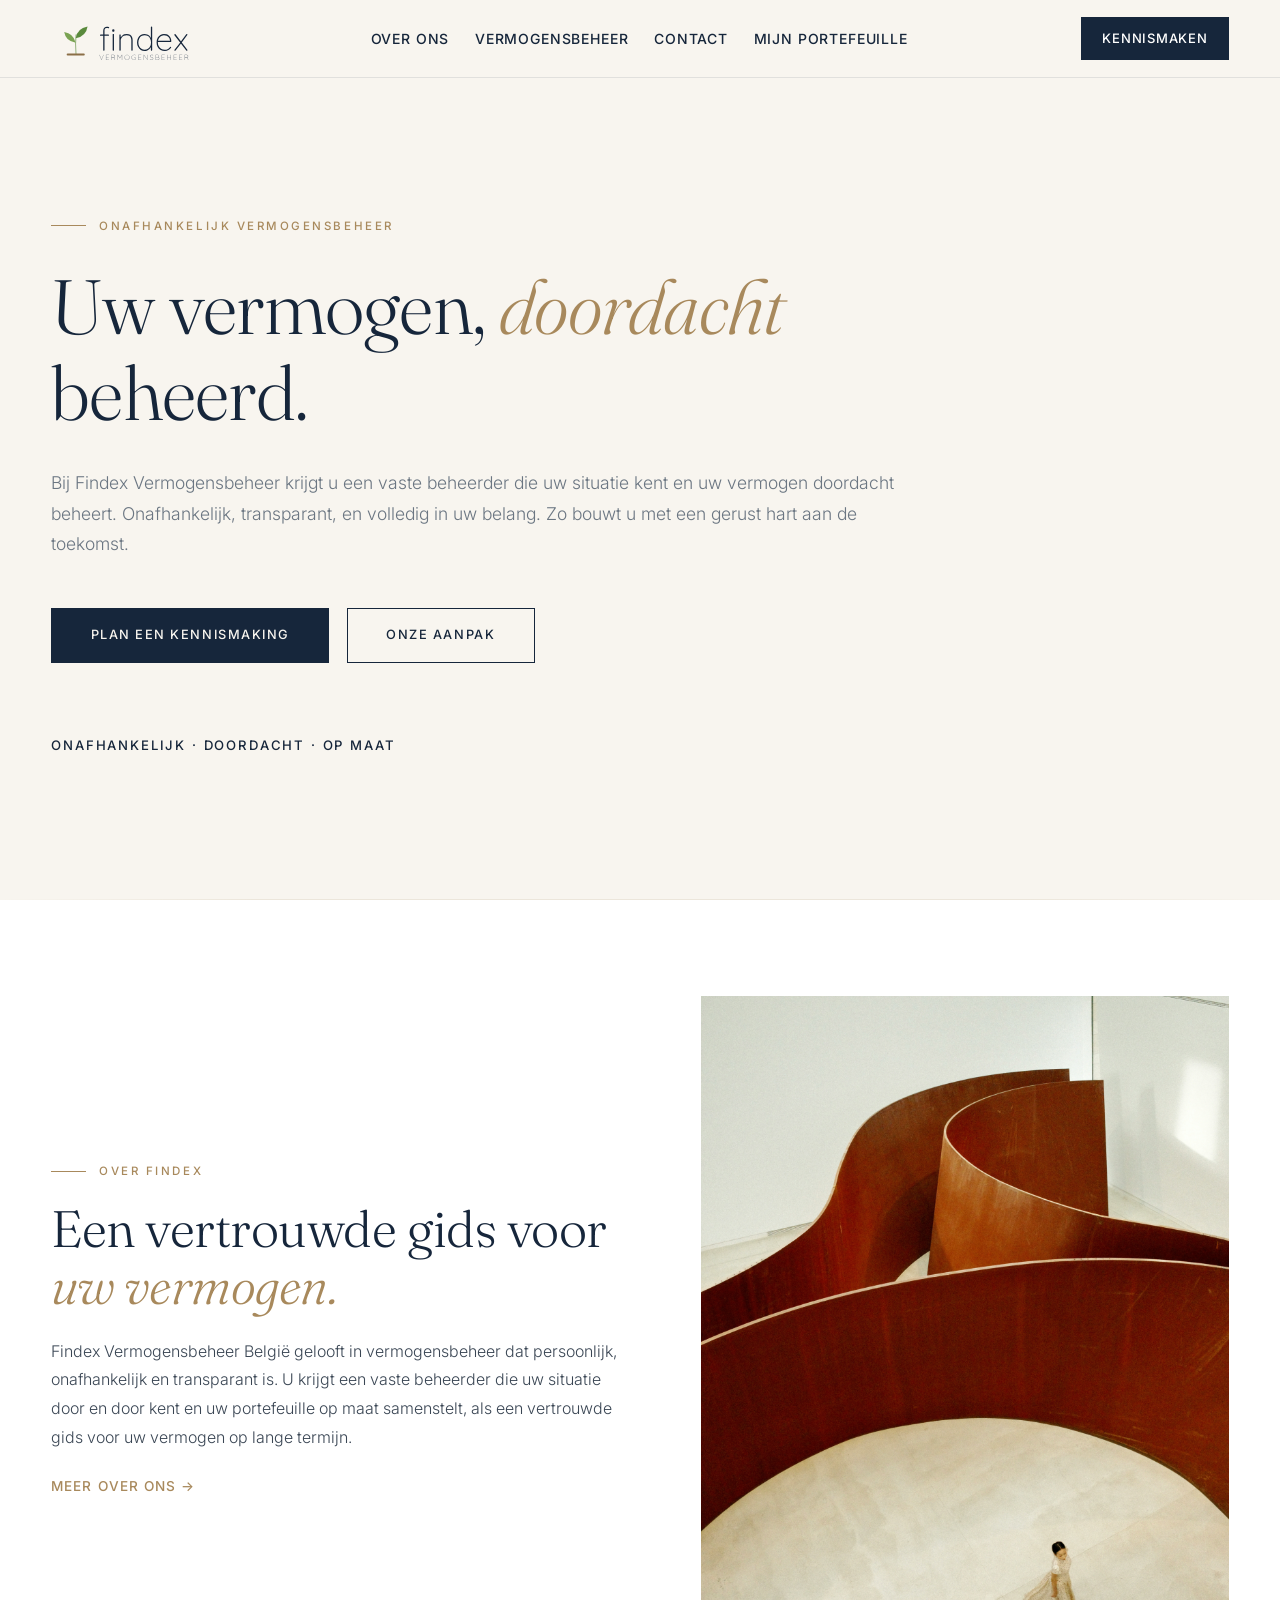
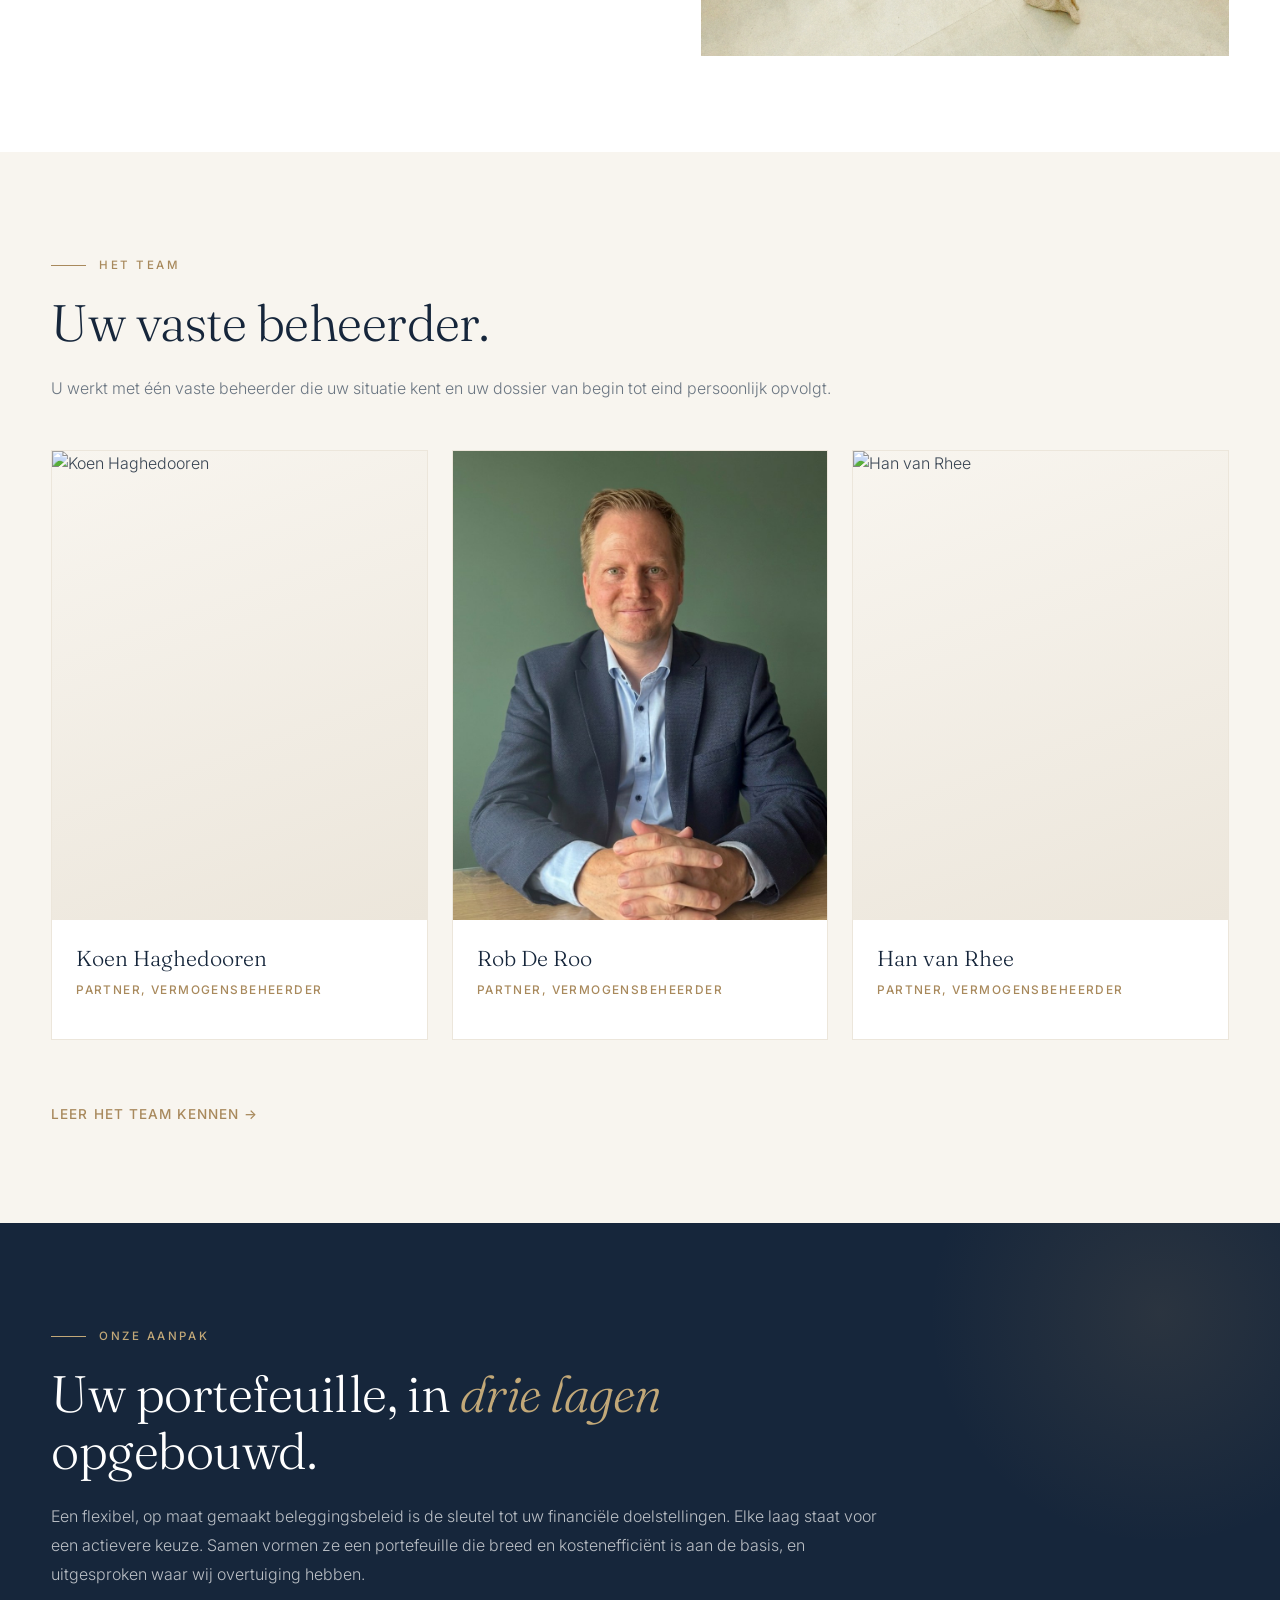
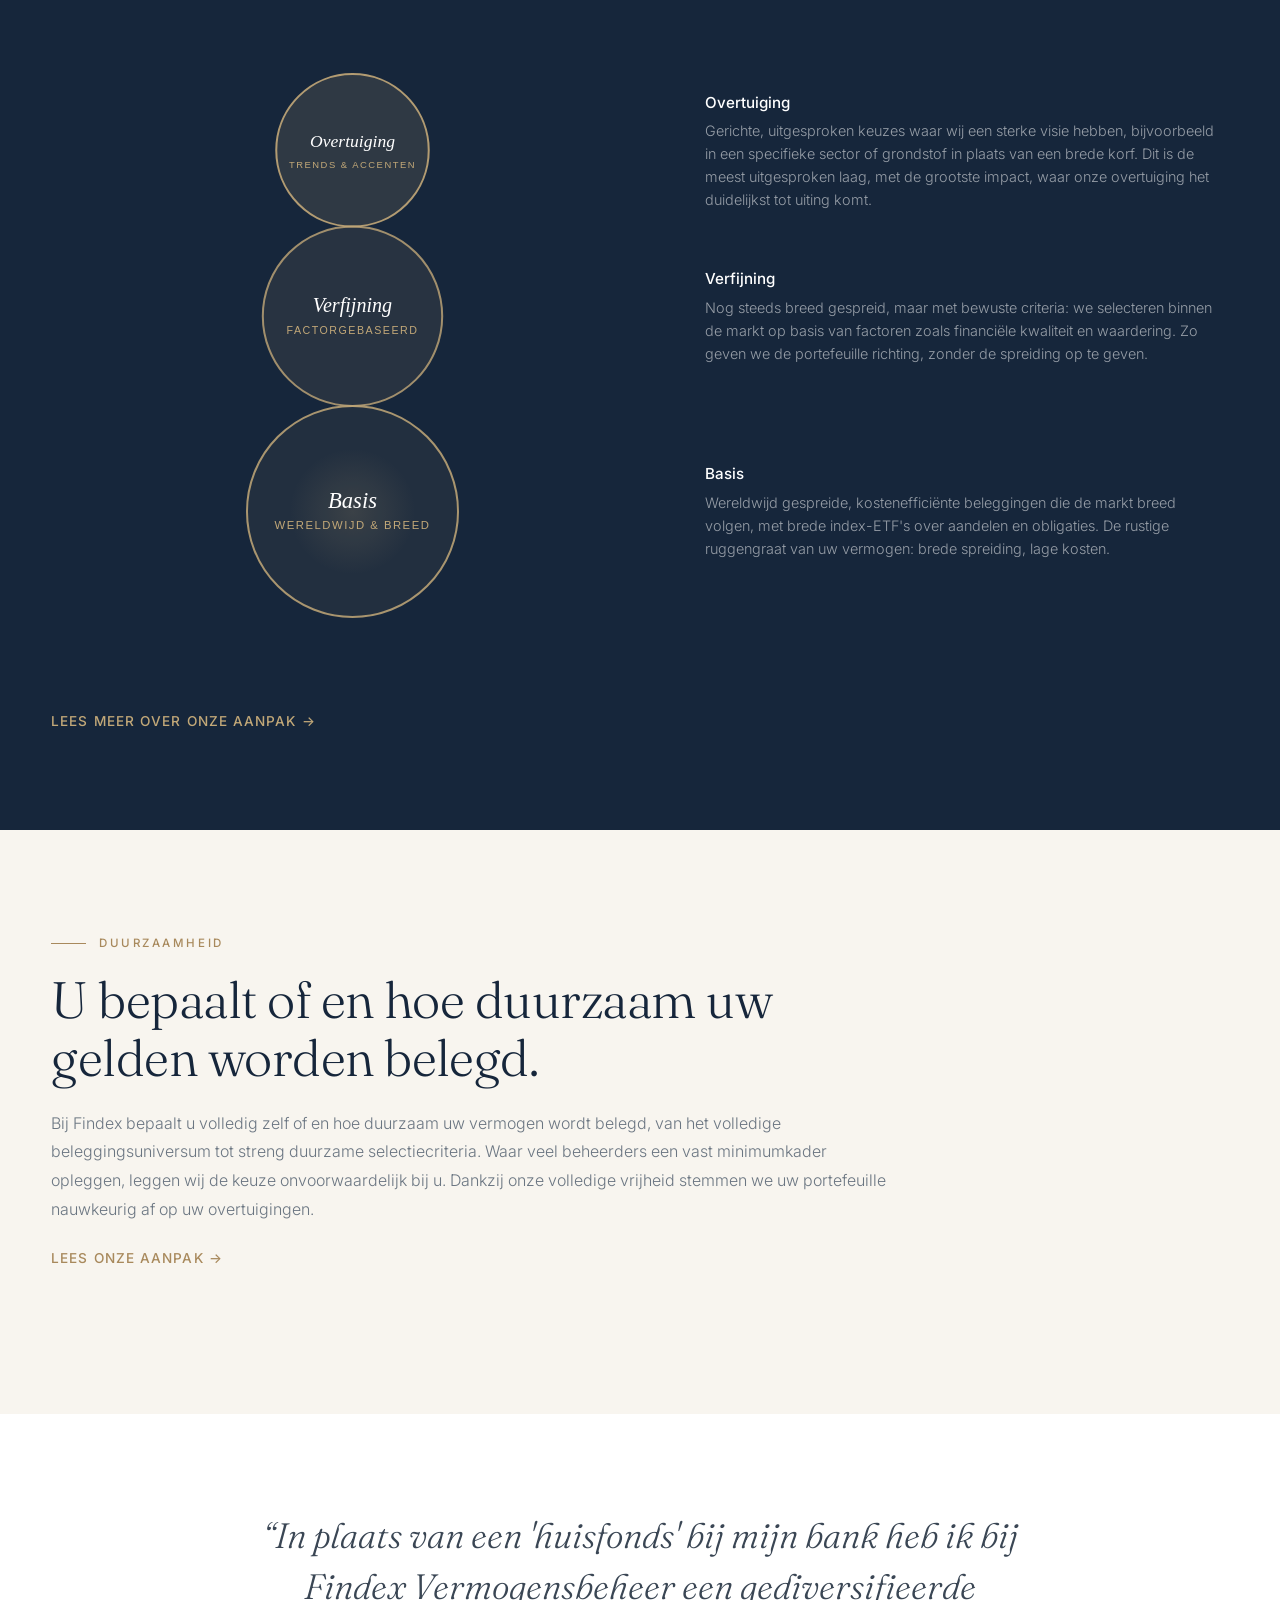
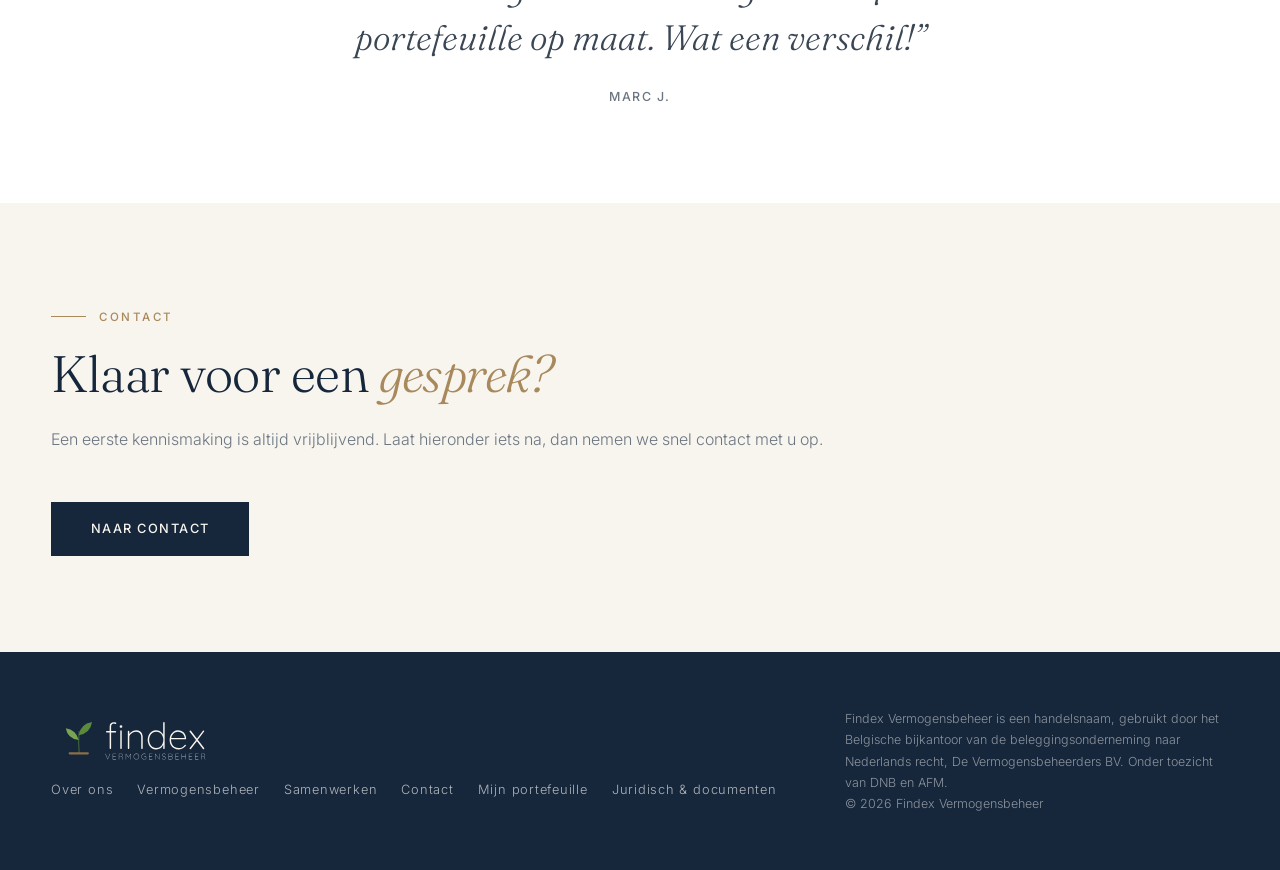
==== commit af1c697e: "Nieuw logo toegevoegd20" ====
--- a/index.html
+++ b/index.html
@@ -8,11 +8,11 @@
 <link rel="preconnect" href="https://fonts.googleapis.com">
 <link rel="preconnect" href="https://fonts.gstatic.com" crossorigin>
 <link href="https://fonts.googleapis.com/css2?family=Fraunces:ital,opsz,wght@0,9..144,300;0,9..144,400;0,9..144,500;1,9..144,300;1,9..144,400&family=Inter:wght@300;400;500;600&display=swap" rel="stylesheet">
-<link rel="stylesheet" href="styles.css?v=34">
+<link rel="stylesheet" href="styles.css?v=38">
 <style>
   nav#nav{background:#F8F5EF!important;color:#16263B!important;border-bottom:1px solid rgba(22,38,59,.1)!important}
   nav#nav .nav-links a,nav#nav .nav-links .nav-portfolio{color:#16263B!important}nav#nav .nav-links .nav-mobile-only a{color:#FFFFFF!important;-webkit-text-fill-color:#FFFFFF}
-  nav#nav .nav-logo img{height:60px;width:auto}
+  nav#nav .nav-logo img{height:50px;width:auto}
 </style>
 </head>
 <body>
--- a/styles.css
+++ b/styles.css
@@ -54,7 +54,7 @@
   position:fixed; top:0; left:0; right:0; z-index:100;
   display:flex; align-items:center; justify-content:space-between;
   gap:1.5rem;
-  padding:1.05rem var(--page-pad);
+  padding:0.85rem var(--page-pad);
   background:var(--cream);
   color:#16263B;
   border-bottom:1px solid var(--line);
@@ -62,23 +62,23 @@
   transition:padding .3s, box-shadow .3s;
 }
 nav#nav.scrolled{
-  padding:0.9rem var(--page-pad);
+  padding:0.7rem var(--page-pad);
   box-shadow:0 2px 12px rgba(22,38,59,0.06);
 }
 .nav-logo{ display:flex; align-items:center; flex-shrink:0; line-height:0; text-decoration:none; }
-.nav-logo img{ height:60px; width:auto; display:block; }
+.nav-logo img{ height:50px; width:auto; display:block; }
 .nav-links{
-  display:flex; gap:1.8rem; list-style:none; align-items:center;
+  display:flex; gap:1.6rem; list-style:none; align-items:center;
   margin:0; padding:0; flex:1; justify-content:center;
 }
 .nav-links li{ margin:0; padding:0; }
 .nav-links a,
 .nav-links .nav-portfolio{
-  font-size:1rem; letter-spacing:0.06em; text-transform:uppercase;
-  color:#16263B; text-decoration:none; font-weight:600;
+  font-size:0.875rem; letter-spacing:0.06em; text-transform:uppercase;
+  color:#16263B; text-decoration:none; font-weight:500;
   transition:color .2s; position:relative; white-space:nowrap;
 }
-.nav-links a::after{ content:''; position:absolute; left:0; bottom:-6px; width:0; height:2px; background:var(--brass); transition:width .25s; }
+.nav-links a::after{ content:''; position:absolute; left:0; bottom:-5px; width:0; height:1px; background:var(--brass); transition:width .25s; }
 .nav-links a:hover,
 .nav-links .nav-portfolio:hover{ color:var(--brass); }
 .nav-links a:hover::after{ width:100%; }
@@ -87,13 +87,13 @@
 .nav-links a.active::after,
 .nav-links .nav-portfolio.active::after{ width:100%; }
 .nav-cta{
-  font-size:1rem; letter-spacing:0.06em; text-transform:uppercase; font-weight:600;
-  padding:0.8rem 1.6rem; background:#16263B; color:#FFFFFF; text-decoration:none;
+  font-size:0.8125rem; letter-spacing:0.06em; text-transform:uppercase; font-weight:500;
+  padding:0.65rem 1.25rem; background:#16263B; color:#FFFFFF; text-decoration:none;
   transition:background .25s; border:1px solid #16263B; flex-shrink:0; white-space:nowrap;
 }
 .nav-cta:hover{ background:var(--brass); border-color:var(--brass); color:#fff; }
 .nav-portfolio{
-  font-size:1rem; letter-spacing:0.06em; text-transform:uppercase; font-weight:600;
+  font-size:0.875rem; letter-spacing:0.06em; text-transform:uppercase; font-weight:500;
   color:#16263B; text-decoration:none; padding:0; transition:color .2s;
 }
 .nav-portfolio:hover{ color:var(--brass); }
@@ -246,8 +246,9 @@
 .trust-desc{ font-size:0.9rem; color:var(--text-mute); line-height:1.65; }
 
 /* ---------- Team ---------- */
-.team-intro{ display:flex; justify-content:space-between; align-items:flex-end; gap:3rem; margin-bottom:3.5rem; flex-wrap:wrap; }
-.team-note{ max-width:34ch; font-size:0.9rem; color:var(--text-mute); }
+.team-intro{ max-width:var(--read-max); margin-bottom:3.5rem; }
+.team-intro h2{ margin:1.2rem 0 1.2rem; }
+.team-note{ max-width:none; font-size:1rem; line-height:1.8; color:var(--text-mute); }
 .team-grid{ display:grid; grid-template-columns:repeat(3,1fr); gap:1.5rem; }
 .member{ background:var(--paper); border:1px solid var(--cream-dk); transition:transform .3s, box-shadow .3s; }
 .member:hover{ transform:translateY(-4px); box-shadow:0 18px 40px -24px rgba(22,38,59,0.35); }
@@ -303,9 +304,15 @@
 
 /* ---------- Samenwerken ---------- */
 .partner-grid{ display:grid; grid-template-columns:repeat(2,1fr); gap:1.5rem 3rem; margin-top:1rem; }
+.partner-grid.cols-3{ grid-template-columns:repeat(3,1fr); }
 .partner-item{ padding:1.8rem 0; border-top:1px solid var(--cream-dk); }
 .partner-item h3{ font-size:1.25rem; margin-bottom:0.6rem; }
 .partner-item p{ font-size:0.9rem; color:var(--text-mute); line-height:1.7; }
+.feature-triad{
+  display:grid; grid-template-columns:repeat(3,1fr); gap:1.5rem 2.5rem;
+  margin-top:3rem; position:relative; z-index:2;
+}
+.feature-triad-item{ padding-top:1.2rem; border-top:1px solid var(--line); }
 .partner-cta{ margin-top:3.5rem; padding:2.5rem 3rem; background:var(--cream); border-left:2px solid var(--brass); display:flex; justify-content:space-between; align-items:center; gap:2rem; flex-wrap:wrap; }
 .partner-cta.on-cream{ background:var(--paper); }
 .partner-cta h3{ font-family:'Fraunces',serif; font-size:1.5rem; font-weight:400; margin-bottom:0.6rem; color:var(--ink); }
@@ -337,7 +344,11 @@
 .portfolio-note{ margin-top:3rem; font-size:0.9rem; color:var(--text-mute); max-width:var(--read-max); }
 
 /* ---------- Contact ---------- */
-.contact-grid{ display:grid; grid-template-columns:1fr 1fr; gap:5rem; align-items:start; }
+.contact-grid{
+  display:grid; grid-template-columns:1fr 1fr; gap:clamp(2rem,4vw,5rem);
+  align-items:stretch;
+}
+.contact-main{ display:flex; flex-direction:column; gap:2.5rem; min-width:0; }
 .contact-form{ display:flex; flex-direction:column; gap:1.2rem; }
 .fg{ display:flex; flex-direction:column; gap:0.45rem; }
 label{ font-size:0.74rem; letter-spacing:0.1em; text-transform:uppercase; color:var(--text-mute); font-weight:500; }
@@ -351,6 +362,15 @@
 .ci-val{ color:var(--ink); font-size:0.95rem; }
 .ci-val a{ color:var(--ink); text-decoration:none; }
 .ci-val a:hover{ color:var(--brass); }
+.contact-media{
+  position:relative; min-height:100%; overflow:hidden;
+  background:var(--cream-dk);
+}
+.contact-media img{
+  position:absolute; inset:0;
+  width:100%; height:100%;
+  object-fit:cover; object-position:center; display:block;
+}
 .map-note{ margin-top:2rem; font-size:0.82rem; color:var(--text-mute); font-style:italic; }
 
 /* ---------- Juridisch / tekstpagina ---------- */
@@ -397,19 +417,19 @@
 @media(min-width:901px){
   nav#nav{
     gap:1.5rem;
-    padding:1.05rem var(--page-pad);
+    padding:0.85rem var(--page-pad);
     z-index:100;
   }
-  nav#nav.scrolled{ padding:0.9rem var(--page-pad); }
+  nav#nav.scrolled{ padding:0.7rem var(--page-pad); }
   .nav-logo{ flex:0 0 auto; }
-  .nav-logo img{ height:60px !important; width:auto !important; max-width:none !important; }
+  .nav-logo img{ height:50px !important; width:auto !important; max-width:none !important; }
   .nav-links{
     display:flex !important; position:static; flex-direction:row; align-items:center;
-    gap:1.8rem; padding:0; background:transparent; box-shadow:none; border:none;
+    gap:1.6rem; padding:0; background:transparent; box-shadow:none; border:none;
   }
   .nav-links a,
-  .nav-links .nav-portfolio{ font-size:1rem; padding:0; }
-  .nav-cta{ display:inline-block !important; font-size:1rem; }
+  .nav-links .nav-portfolio{ font-size:0.875rem; font-weight:500; padding:0; }
+  .nav-cta{ display:inline-block !important; font-size:0.8125rem; font-weight:500; padding:0.65rem 1.25rem; }
   .nav-toggle{ display:none !important; }
   .nav-mobile-only{ display:none !important; }
   .hero{ padding:9rem var(--page-pad) 5rem; }
@@ -426,7 +446,7 @@
   }
   .nav-logo{ min-width:0; flex:0 1 auto; max-width:calc(100% - 56px); }
   .nav-logo img{
-    height:52px !important;
+    height:46px !important;
     width:auto !important;
     max-width:100% !important;
     object-fit:contain;
@@ -478,6 +498,7 @@
   .page-hero{ padding:8rem 1.4rem 3.5rem; }
   section{ padding:3.5rem 1.4rem; }
   .story-grid, .beheer-grid, .contact-grid{ grid-template-columns:1fr; gap:2.5rem; }
+  .contact-media{ display:none; }
   .aanpak-head{ margin-bottom:2.5rem; }
   .aanpak-body{ grid-template-columns:1fr; gap:2rem; }
   .aanpak-visual{ max-width:min(92vw,420px); margin:0 auto; }
@@ -488,7 +509,9 @@
     position:static; transform:none; max-width:none;
   }
   .team-grid, .team-grid.platform{ grid-template-columns:1fr 1fr; }
-  .partner-grid{ grid-template-columns:1fr; gap:0; }
+  .partner-grid,
+  .partner-grid.cols-3,
+  .feature-triad{ grid-template-columns:1fr; gap:0; }
   .depot-grid{ grid-template-columns:1fr; }
   .footer-inner{ flex-direction:column; align-items:flex-start; }
 }
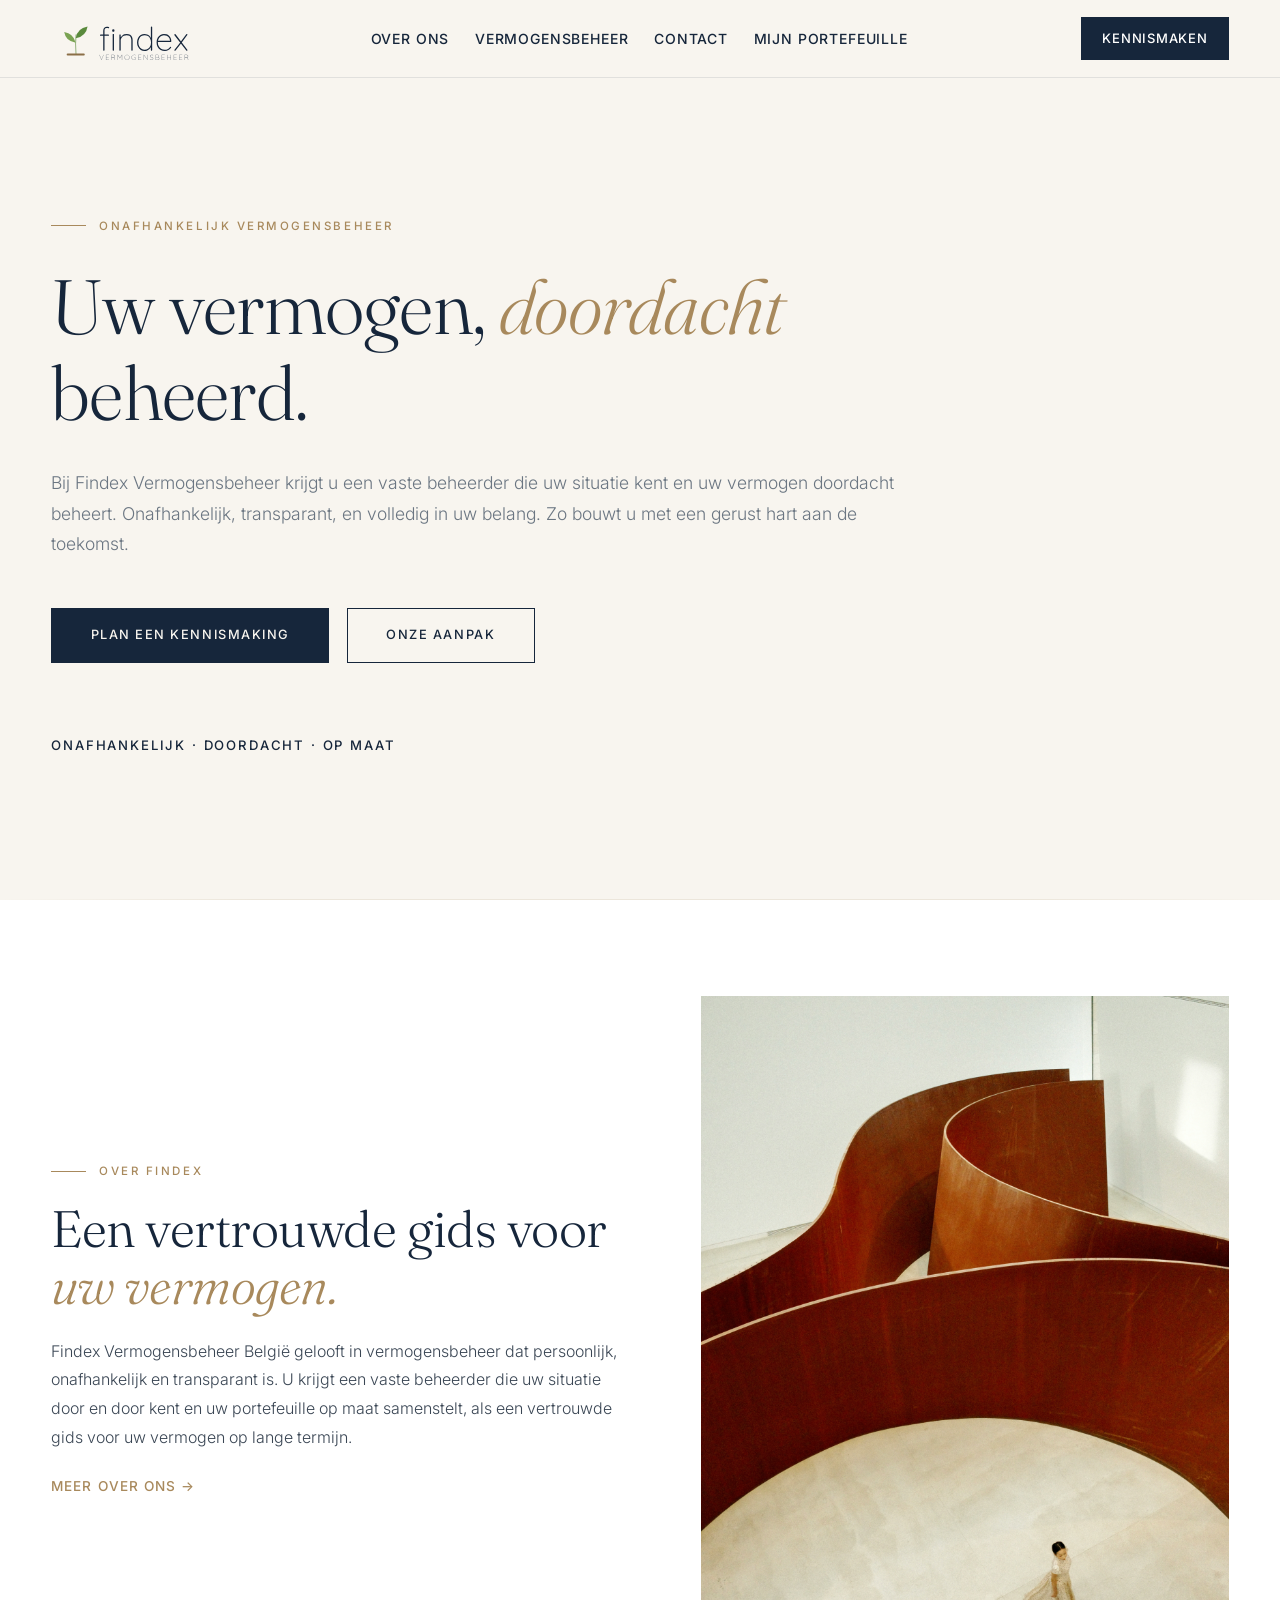
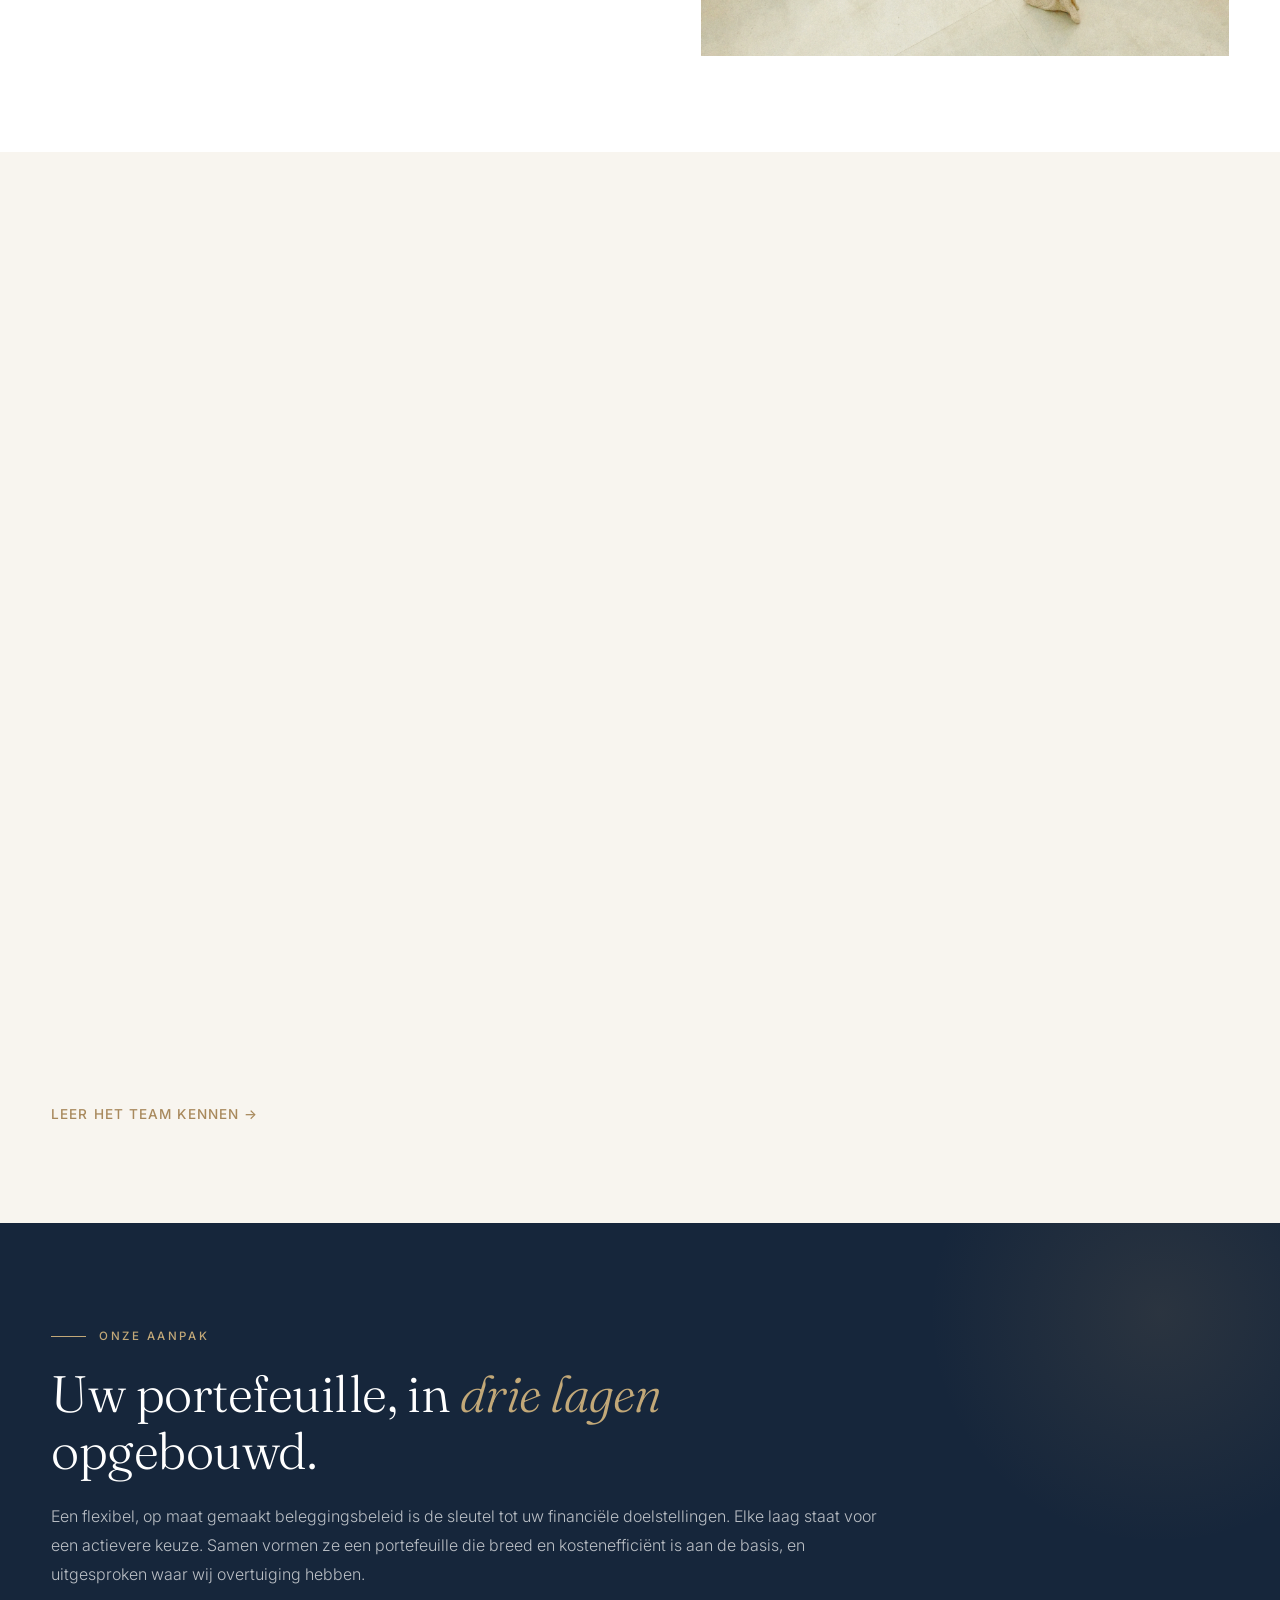
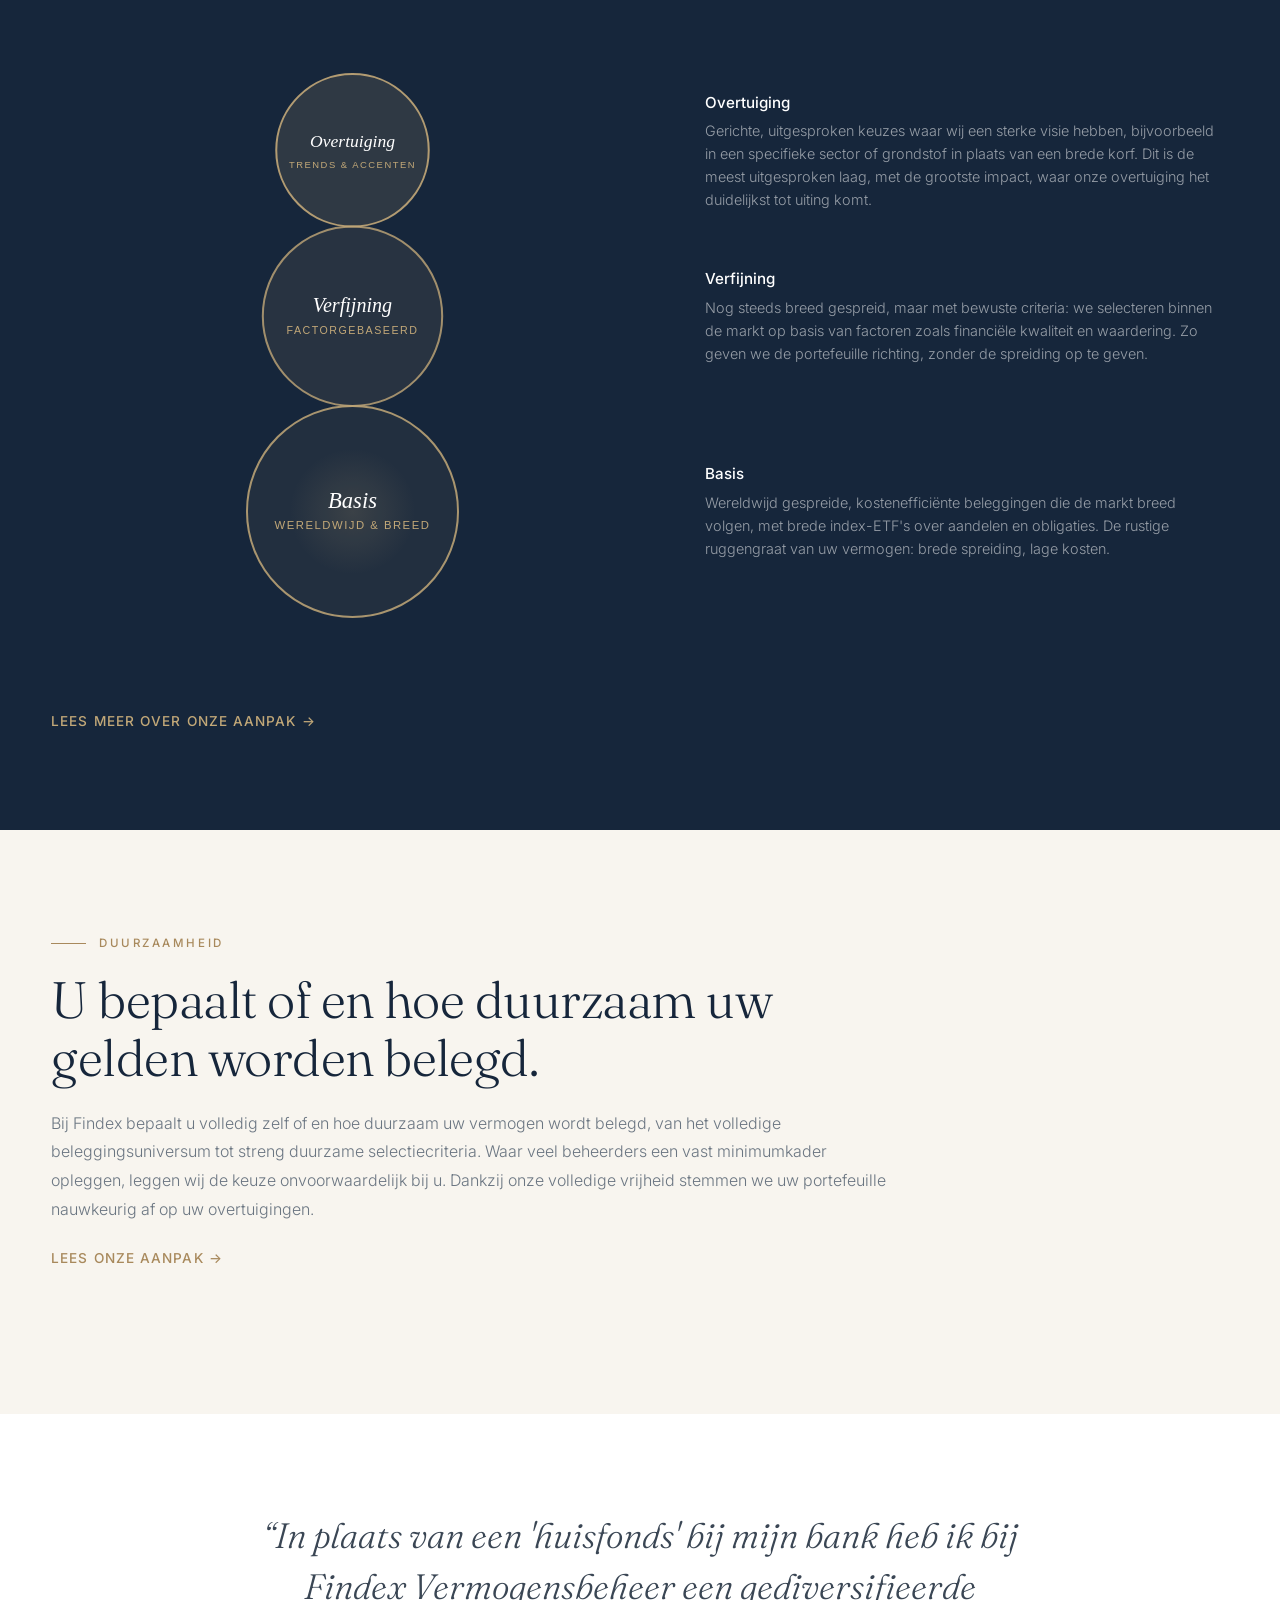
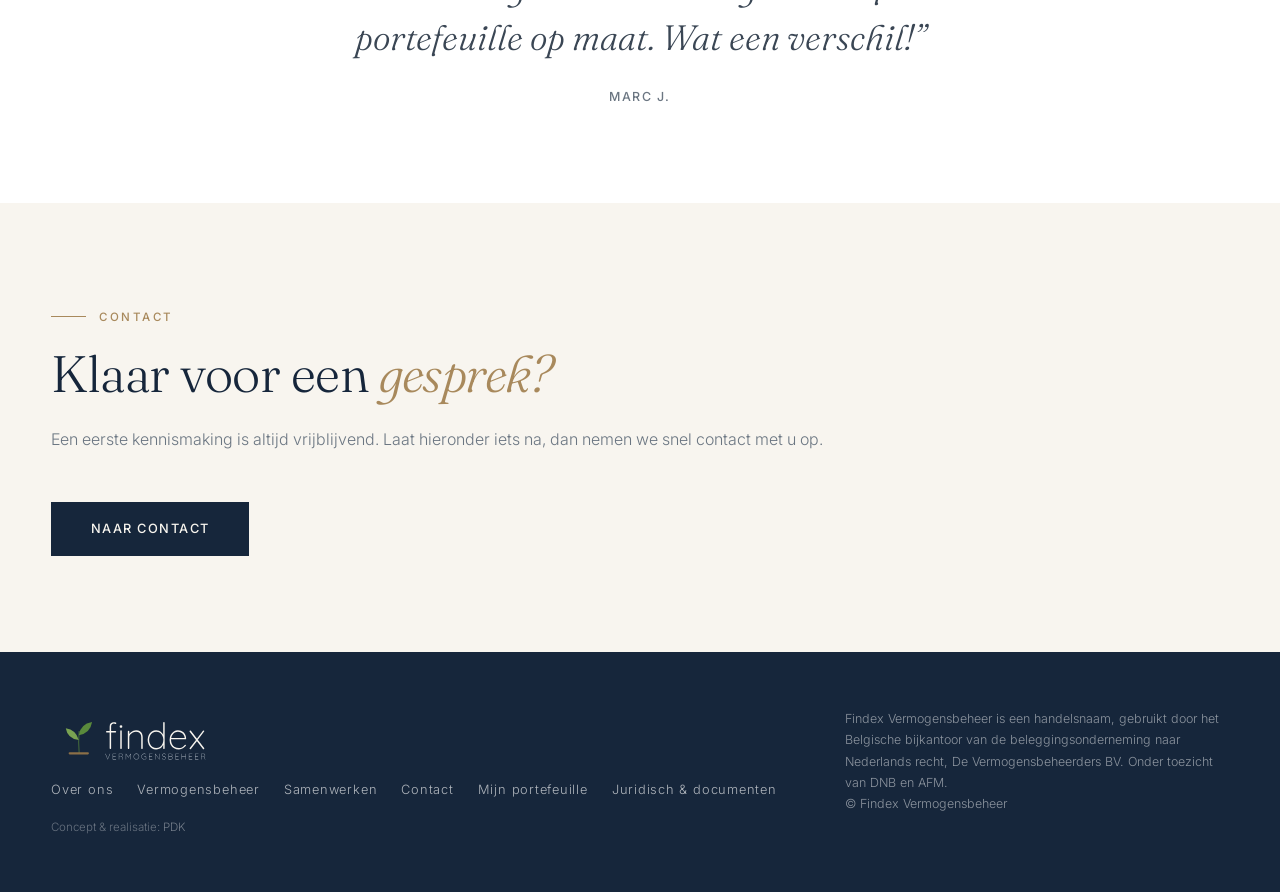
==== commit 23225d00: "Nieuw logo toegevoegd20" ====
--- a/index.html
+++ b/index.html
@@ -8,10 +8,10 @@
 <link rel="preconnect" href="https://fonts.googleapis.com">
 <link rel="preconnect" href="https://fonts.gstatic.com" crossorigin>
 <link href="https://fonts.googleapis.com/css2?family=Fraunces:ital,opsz,wght@0,9..144,300;0,9..144,400;0,9..144,500;1,9..144,300;1,9..144,400&family=Inter:wght@300;400;500;600&display=swap" rel="stylesheet">
-<link rel="stylesheet" href="styles.css?v=38">
+<link rel="stylesheet" href="styles.css?v=42">
 <style>
-  nav#nav{background:#F8F5EF!important;color:#16263B!important;border-bottom:1px solid rgba(22,38,59,.1)!important}
-  nav#nav .nav-links a,nav#nav .nav-links .nav-portfolio{color:#16263B!important}nav#nav .nav-links .nav-mobile-only a{color:#FFFFFF!important;-webkit-text-fill-color:#FFFFFF}
+  nav#nav{background:var(--cream)!important;color:var(--ink)!important;border-bottom:1px solid var(--line)!important}
+  nav#nav .nav-links a,nav#nav .nav-links .nav-portfolio{color:var(--ink)!important}nav#nav .nav-links .nav-mobile-only a{color:var(--paper)!important;-webkit-text-fill-color:var(--paper)}
   nav#nav .nav-logo img{height:50px;width:auto}
 </style>
 </head>
@@ -68,7 +68,7 @@
     <div class="section-head reveal">
       <span class="eyebrow">Het team</span>
       <h2>Uw vaste beheerder.</h2>
-      <p style="margin-top:1.2rem">U werkt met één vaste beheerder die uw situatie kent en uw dossier van begin tot eind persoonlijk opvolgt.</p>
+      <p>U werkt met één vaste beheerder die uw situatie kent en uw dossier van begin tot eind persoonlijk opvolgt.</p>
     </div>
     <div class="team-grid">
       <article class="member compact reveal">
@@ -93,7 +93,7 @@
         </div>
       </article>
     </div>
-    <p class="reveal" style="margin-top:2.5rem">
+    <p class="reveal">
       <a href="over-ons.html" class="teaser-link">Leer het team kennen →</a>
     </p>
   </div>
@@ -140,7 +140,7 @@
     <div class="section-head reveal">
       <span class="eyebrow">Duurzaamheid</span>
       <h2>U bepaalt of en hoe duurzaam uw gelden worden belegd.</h2>
-      <p style="margin-top:1.2rem">Bij Findex bepaalt u volledig zelf of en hoe duurzaam uw vermogen wordt belegd, van het volledige beleggingsuniversum tot streng duurzame selectiecriteria. Waar veel beheerders een vast minimumkader opleggen, leggen wij de keuze onvoorwaardelijk bij u. Dankzij onze volledige vrijheid stemmen we uw portefeuille nauwkeurig af op uw overtuigingen.</p>
+      <p>Bij Findex bepaalt u volledig zelf of en hoe duurzaam uw vermogen wordt belegd, van het volledige beleggingsuniversum tot streng duurzame selectiecriteria. Waar veel beheerders een vast minimumkader opleggen, leggen wij de keuze onvoorwaardelijk bij u. Dankzij onze volledige vrijheid stemmen we uw portefeuille nauwkeurig af op uw overtuigingen.</p>
       <a href="vermogensbeheer.html" class="teaser-link">Lees onze aanpak →</a>
     </div>
   </div>
@@ -160,7 +160,7 @@
     <div class="section-head reveal">
       <span class="eyebrow">Contact</span>
       <h2>Klaar voor een <em>gesprek?</em></h2>
-      <p style="margin-top:1.2rem">Een eerste kennismaking is altijd vrijblijvend. Laat hieronder iets na, dan nemen we snel contact met u op.</p>
+      <p>Een eerste kennismaking is altijd vrijblijvend. Laat hieronder iets na, dan nemen we snel contact met u op.</p>
     </div>
     <a href="contact.html" class="btn btn-primary reveal">Naar contact</a>
   </div>
@@ -179,10 +179,11 @@
         <a href="portefeuille.html">Mijn portefeuille</a>
         <a href="juridisch.html">Juridisch &amp; documenten</a>
       </nav>
+      <p class="footer-credit">Concept &amp; realisatie: <a href="https://www.linkedin.com/in/pieter-de-knock" target="_blank" rel="noopener">PDK</a></p>
     </div>
     <p class="footer-legal">
       Findex Vermogensbeheer is een handelsnaam, gebruikt door het Belgische bijkantoor van de beleggingsonderneming naar Nederlands recht, De Vermogensbeheerders BV. Onder toezicht van DNB en AFM.<br>
-      © 2026 Findex Vermogensbeheer
+      © Findex Vermogensbeheer
     </p>
   </div>
 </footer>
--- a/styles.css
+++ b/styles.css
@@ -56,7 +56,7 @@
   gap:1.5rem;
   padding:0.85rem var(--page-pad);
   background:var(--cream);
-  color:#16263B;
+  color:var(--ink);
   border-bottom:1px solid var(--line);
   backdrop-filter:none;
   transition:padding .3s, box-shadow .3s;
@@ -75,7 +75,7 @@
 .nav-links a,
 .nav-links .nav-portfolio{
   font-size:0.875rem; letter-spacing:0.06em; text-transform:uppercase;
-  color:#16263B; text-decoration:none; font-weight:500;
+  color:var(--ink); text-decoration:none; font-weight:500;
   transition:color .2s; position:relative; white-space:nowrap;
 }
 .nav-links a::after{ content:''; position:absolute; left:0; bottom:-5px; width:0; height:1px; background:var(--brass); transition:width .25s; }
@@ -83,18 +83,18 @@
 .nav-links .nav-portfolio:hover{ color:var(--brass); }
 .nav-links a:hover::after{ width:100%; }
 .nav-links a.active,
-.nav-links .nav-portfolio.active{ color:#16263B; }
+.nav-links .nav-portfolio.active{ color:var(--ink); }
 .nav-links a.active::after,
 .nav-links .nav-portfolio.active::after{ width:100%; }
 .nav-cta{
   font-size:0.8125rem; letter-spacing:0.06em; text-transform:uppercase; font-weight:500;
-  padding:0.65rem 1.25rem; background:#16263B; color:#FFFFFF; text-decoration:none;
-  transition:background .25s; border:1px solid #16263B; flex-shrink:0; white-space:nowrap;
-}
-.nav-cta:hover{ background:var(--brass); border-color:var(--brass); color:#fff; }
+  padding:0.65rem 1.25rem; background:var(--ink); color:var(--paper); text-decoration:none;
+  transition:background .25s; border:1px solid var(--ink); flex-shrink:0; white-space:nowrap;
+}
+.nav-cta:hover{ background:var(--brass); border-color:var(--brass); color:var(--paper); }
 .nav-portfolio{
   font-size:0.875rem; letter-spacing:0.06em; text-transform:uppercase; font-weight:500;
-  color:#16263B; text-decoration:none; padding:0; transition:color .2s;
+  color:var(--ink); text-decoration:none; padding:0; transition:color .2s;
 }
 .nav-portfolio:hover{ color:var(--brass); }
 .nav-toggle{
@@ -102,7 +102,7 @@
   flex-direction:column; gap:6px; padding:0.4rem; flex-shrink:0;
 }
 .nav-toggle span:not(.nav-toggle-label){
-  width:26px; height:2px; background:#16263B; display:block; transition:transform .25s, opacity .25s;
+  width:26px; height:2px; background:var(--ink); display:block; transition:transform .25s, opacity .25s;
 }
 .nav-toggle-label{ display:none; }
 .nav-mobile-only{ display:none; }
@@ -228,7 +228,7 @@
 .wrap{ max-width:var(--page-max); margin:0 auto; width:100%; }
 .section-head{ max-width:var(--read-max); margin-bottom:3rem; }
 .section-head h2{ font-size:clamp(2rem,4vw,3.2rem); margin:1.2rem 0 1.4rem; }
-.section-head p{ font-size:1rem; line-height:1.8; color:var(--text-mute); }
+.section-head p{ margin-top:1.2rem; font-size:1rem; line-height:1.8; color:var(--text-mute); }
 .section-head .lead{ font-size:1.1rem; }
 
 /* ---------- Over ons ---------- */
@@ -250,6 +250,7 @@
 .team-intro h2{ margin:1.2rem 0 1.2rem; }
 .team-note{ max-width:none; font-size:1rem; line-height:1.8; color:var(--text-mute); }
 .team-grid{ display:grid; grid-template-columns:repeat(3,1fr); gap:1.5rem; }
+.team-grid + p{ margin-top:2.5rem; }
 .member{ background:var(--paper); border:1px solid var(--cream-dk); transition:transform .3s, box-shadow .3s; }
 .member:hover{ transform:translateY(-4px); box-shadow:0 18px 40px -24px rgba(22,38,59,0.35); }
 .member-photo{ aspect-ratio:4/5; background:linear-gradient(160deg,var(--cream) 0%,var(--cream-dk) 100%); display:flex; align-items:center; justify-content:center; position:relative; overflow:hidden; }
@@ -287,6 +288,7 @@
 .beheer-grid{ display:grid; grid-template-columns:1fr 1fr; gap:5rem; align-items:center; position:relative; z-index:2; }
 .beheer-text{ position:relative; z-index:2; }
 .beheer-text p{ margin-bottom:1.3rem; font-size:1rem; line-height:1.8; }
+.dark .beheer-text strong{ color:var(--paper); font-weight:500; }
 .beheer-features{ margin-top:2.5rem; display:flex; flex-direction:column; gap:1.6rem; position:relative; z-index:2; }
 .bf-row{ display:flex; gap:1.2rem; align-items:flex-start; }
 .bf-icon{ width:2.6rem; height:2.6rem; flex-shrink:0; border:1px solid rgba(194,168,120,0.4); color:var(--brass-lt); display:flex; align-items:center; justify-content:center; font-family:'Fraunces',serif; font-style:italic; }
@@ -316,6 +318,7 @@
 .partner-cta{ margin-top:3.5rem; padding:2.5rem 3rem; background:var(--cream); border-left:2px solid var(--brass); display:flex; justify-content:space-between; align-items:center; gap:2rem; flex-wrap:wrap; }
 .partner-cta.on-cream{ background:var(--paper); }
 .partner-cta h3{ font-family:'Fraunces',serif; font-size:1.5rem; font-weight:400; margin-bottom:0.6rem; color:var(--ink); }
+.partner-cta > div > p:first-of-type{ margin-bottom:0.75rem; }
 .partner-cta p{ font-family:'Fraunces',serif; font-style:italic; font-size:1.3rem; color:var(--ink); font-weight:300; max-width:40ch; }
 .partner-cta .cta-lead{ font-family:'Inter',sans-serif; font-style:normal; font-size:0.9rem; color:var(--text-mute); line-height:1.7; max-width:var(--read-max); font-weight:300; }
 
@@ -350,6 +353,7 @@
 }
 .contact-main{ display:flex; flex-direction:column; gap:2.5rem; min-width:0; }
 .contact-form{ display:flex; flex-direction:column; gap:1.2rem; }
+.contact-form .btn{ align-self:flex-start; }
 .fg{ display:flex; flex-direction:column; gap:0.45rem; }
 label{ font-size:0.74rem; letter-spacing:0.1em; text-transform:uppercase; color:var(--text-mute); font-weight:500; }
 input,textarea{ padding:0.9rem 1rem; border:1px solid var(--cream-dk); background:var(--paper); font-family:'Inter',sans-serif; font-size:0.95rem; color:var(--ink); outline:none; transition:border-color .2s; }
@@ -391,6 +395,8 @@
 .legal-body li::marker{ color:var(--brass); }
 .legal-links{ display:flex; flex-direction:column; gap:0.9rem; margin-top:1.2rem; }
 .legal-links a{ font-size:1rem; }
+.legal-cta{ margin-top:2rem; }
+.legal-back{ margin-top:2.5rem; }
 .doc-list{
   margin:0 0 0.5rem; padding-left:1.25rem;
   font-size:1rem; color:var(--text); line-height:1.8;
@@ -406,7 +412,17 @@
 .footer-nav a{ color:rgba(255,255,255,0.65); text-decoration:none; font-size:0.8rem; letter-spacing:0.06em; transition:color .2s; }
 .footer-nav a:hover{ color:var(--brass-lt); }
 .footer-legal{ font-size:0.78rem; line-height:1.7; max-width:48ch; }
-.footer-legal a{ color:var(--brass-lt); text-decoration:none; }
+.footer-legal a{ color:rgba(255,255,255,0.45); text-decoration:none; border-bottom:1px solid transparent; transition:color .2s, border-color .2s; }
+.footer-legal a:hover{ color:var(--brass-lt); border-bottom-color:rgba(194,168,120,0.35); }
+.footer-credit{
+  display:block; margin-top:1.15rem;
+  font-size:0.72rem; color:rgba(255,255,255,0.35); line-height:1.5;
+}
+.footer-credit a{
+  color:rgba(255,255,255,0.4); text-decoration:none;
+  border-bottom:1px solid transparent; transition:color .2s, border-color .2s;
+}
+.footer-credit a:hover{ color:var(--brass-lt); border-bottom-color:rgba(194,168,120,0.35); }
 
 /* ---------- Reveal-animatie ---------- */
 .reveal{ opacity:0; transform:translateY(24px); transition:opacity .8s ease, transform .8s ease; }
@@ -472,7 +488,7 @@
   }
   .nav-links.is-open{
     display:flex !important; position:fixed; top:88px; left:0; right:0;
-    flex-direction:column; align-items:stretch; background:#F8F5EF;
+    flex-direction:column; align-items:stretch; background:var(--cream);
     padding:0.4rem 1.4rem 1.6rem; gap:0; z-index:199;
     box-shadow:0 12px 32px rgba(22,38,59,0.12);
     border-bottom:1px solid rgba(22,38,59,0.12);
@@ -482,15 +498,15 @@
   .nav-links.is-open li:last-child{ border-bottom:none; }
   .nav-links.is-open a,
   .nav-links.is-open .nav-portfolio{
-    display:block; padding:1.05rem 0; font-size:0.92rem; color:#16263B !important;
+    display:block; padding:1.05rem 0; font-size:0.92rem; color:var(--ink) !important;
     letter-spacing:0.08em; text-transform:uppercase; font-weight:600;
   }
   nav#nav .nav-links.is-open .nav-mobile-only a,
   nav#nav .nav-links.is-open li.nav-mobile-only > a{
     display:block; margin-top:0.75rem; text-align:center;
-    background:#16263B !important; color:#FFFFFF !important;
-    padding:1rem 1.1rem; border:1px solid #16263B;
-    -webkit-text-fill-color:#FFFFFF;
+    background:var(--ink) !important; color:var(--paper) !important;
+    padding:1rem 1.1rem; border:1px solid var(--ink);
+    -webkit-text-fill-color:var(--paper);
   }
   .hero{ padding:7rem 1.4rem 4rem; }
   .split-grid{ grid-template-columns:1fr; gap:2rem; }
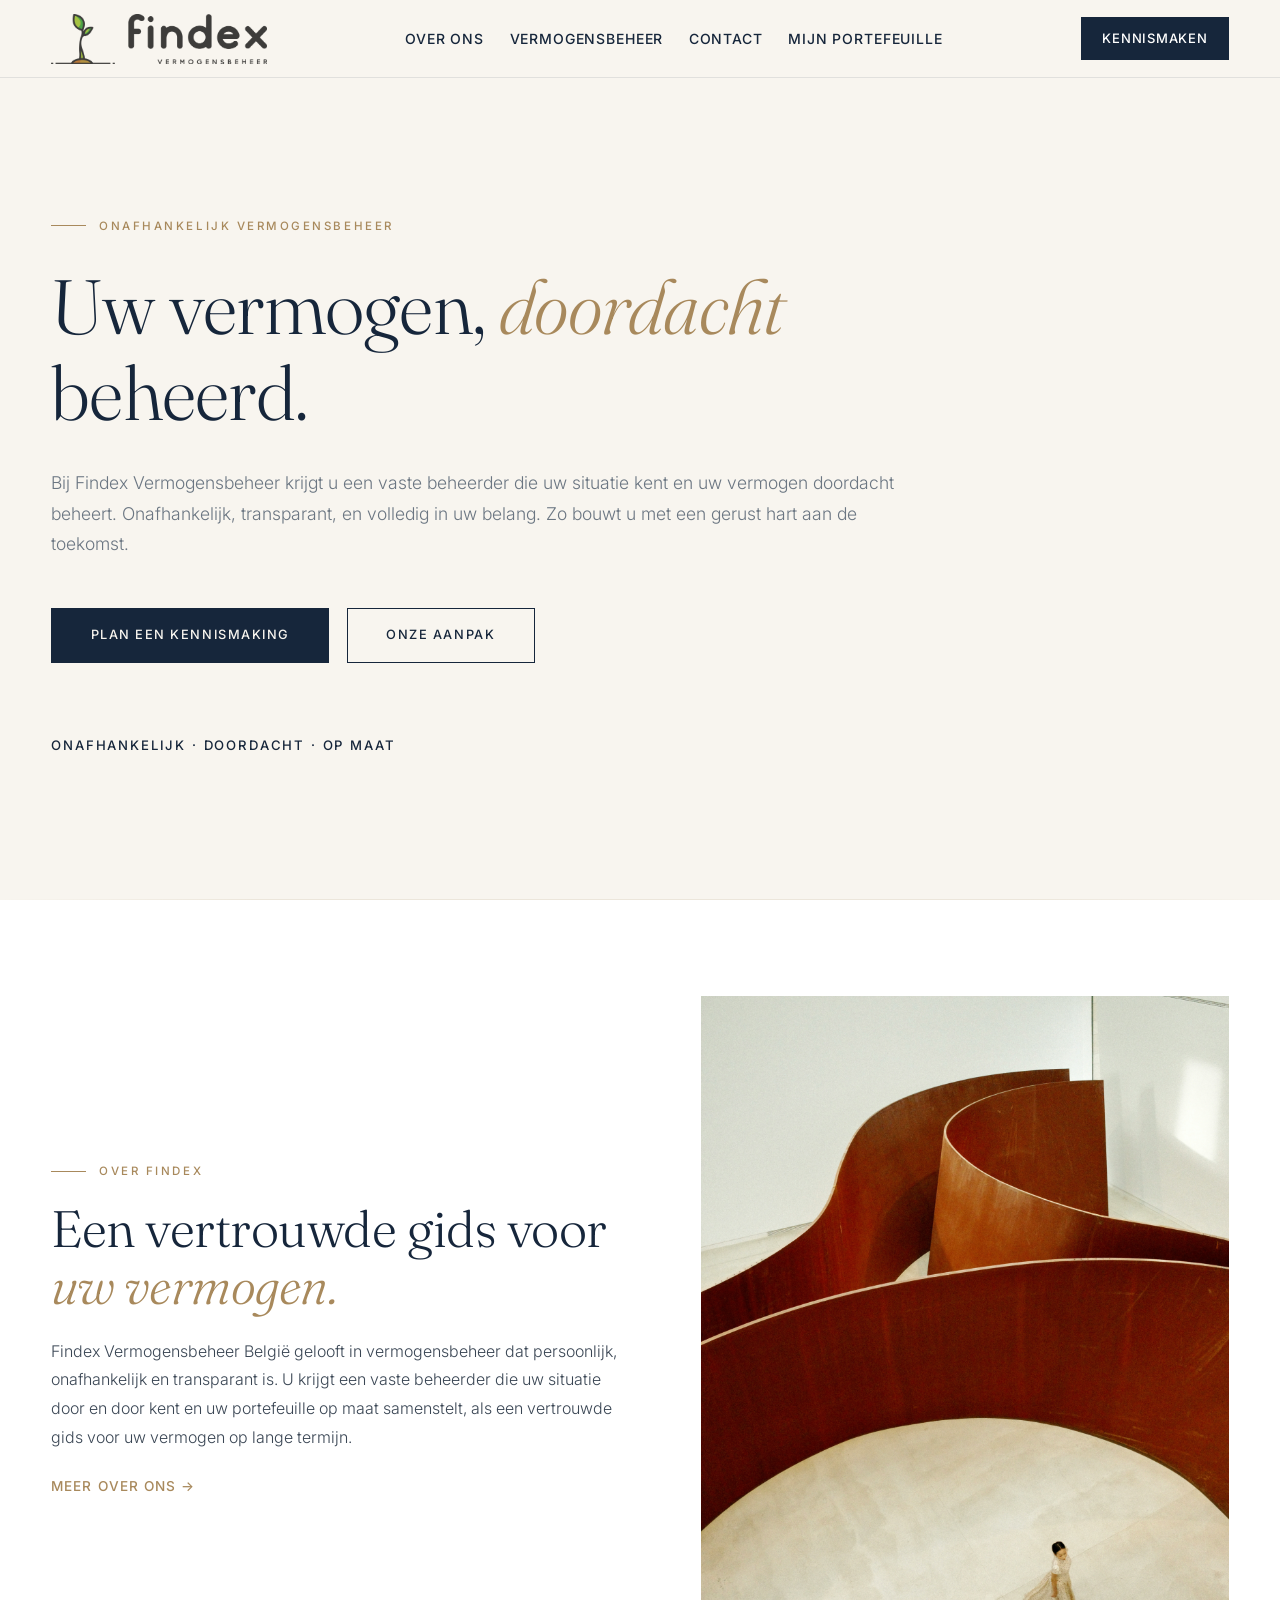
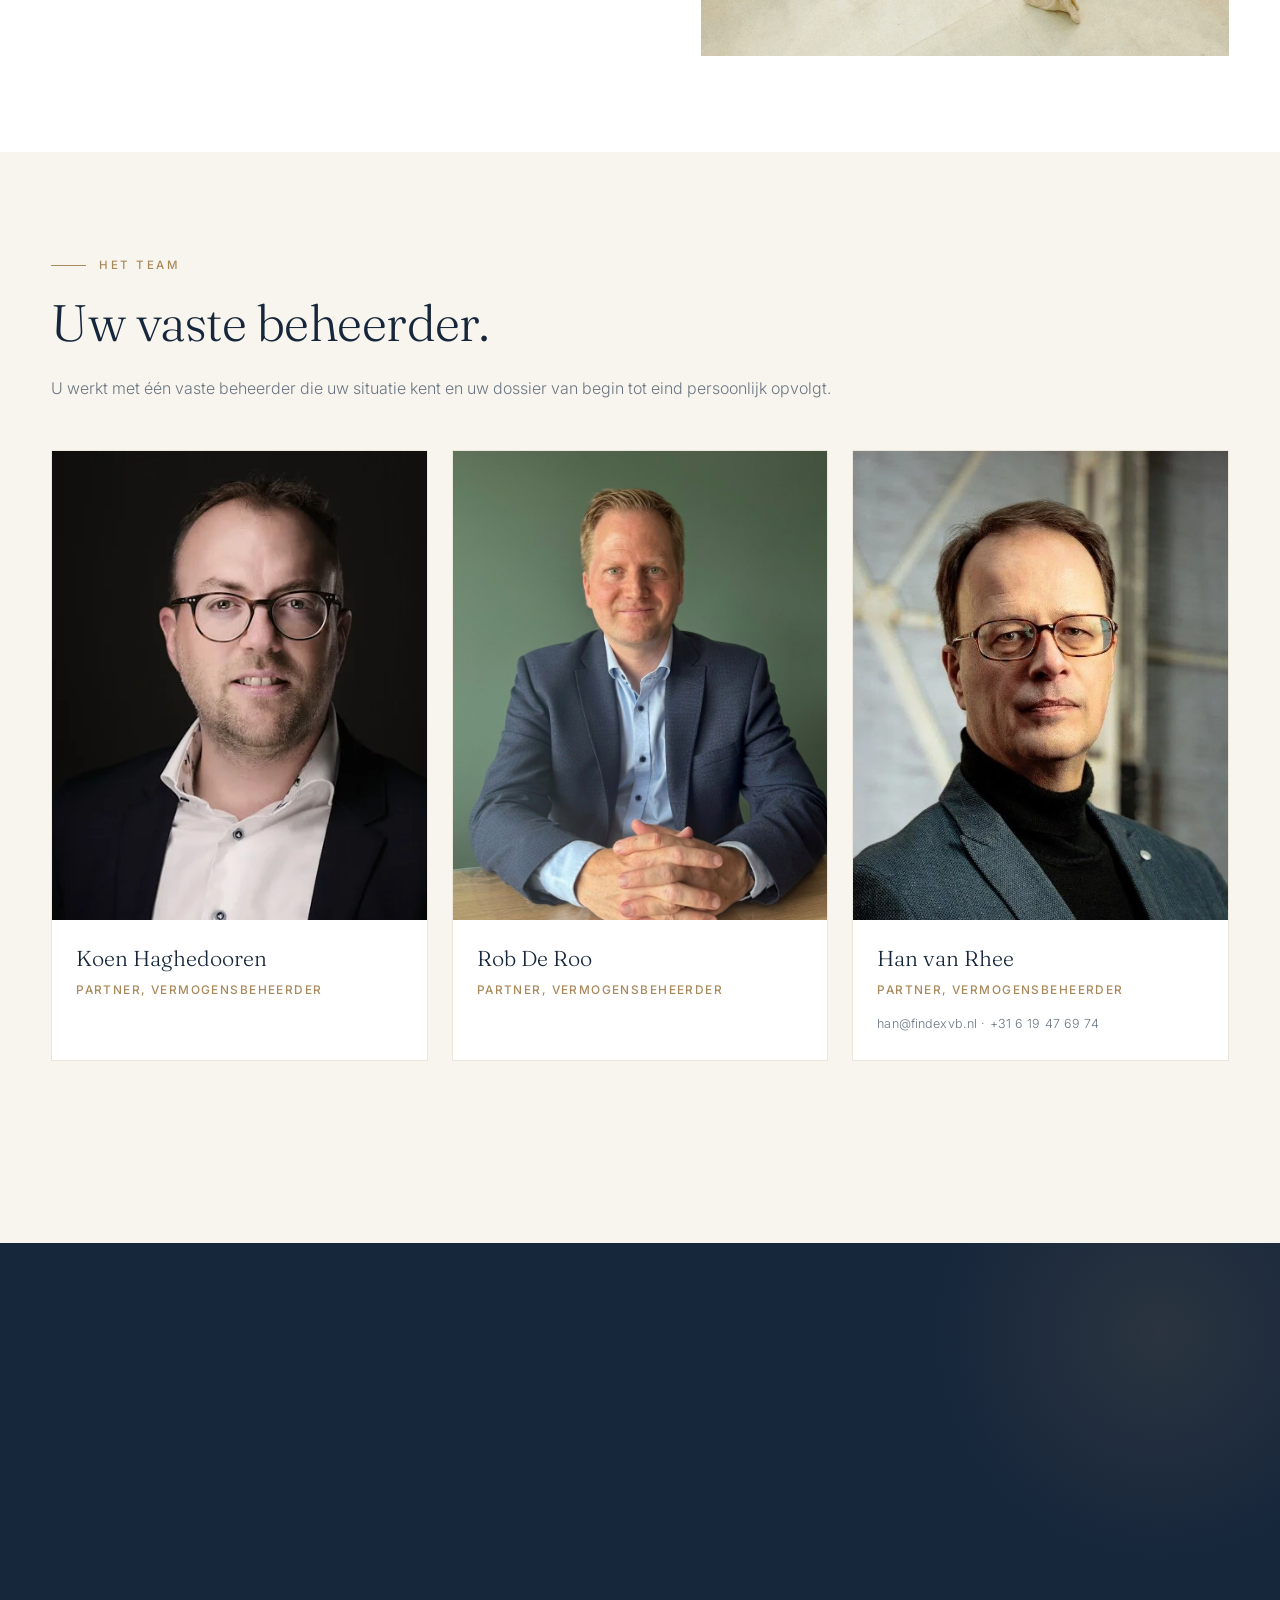
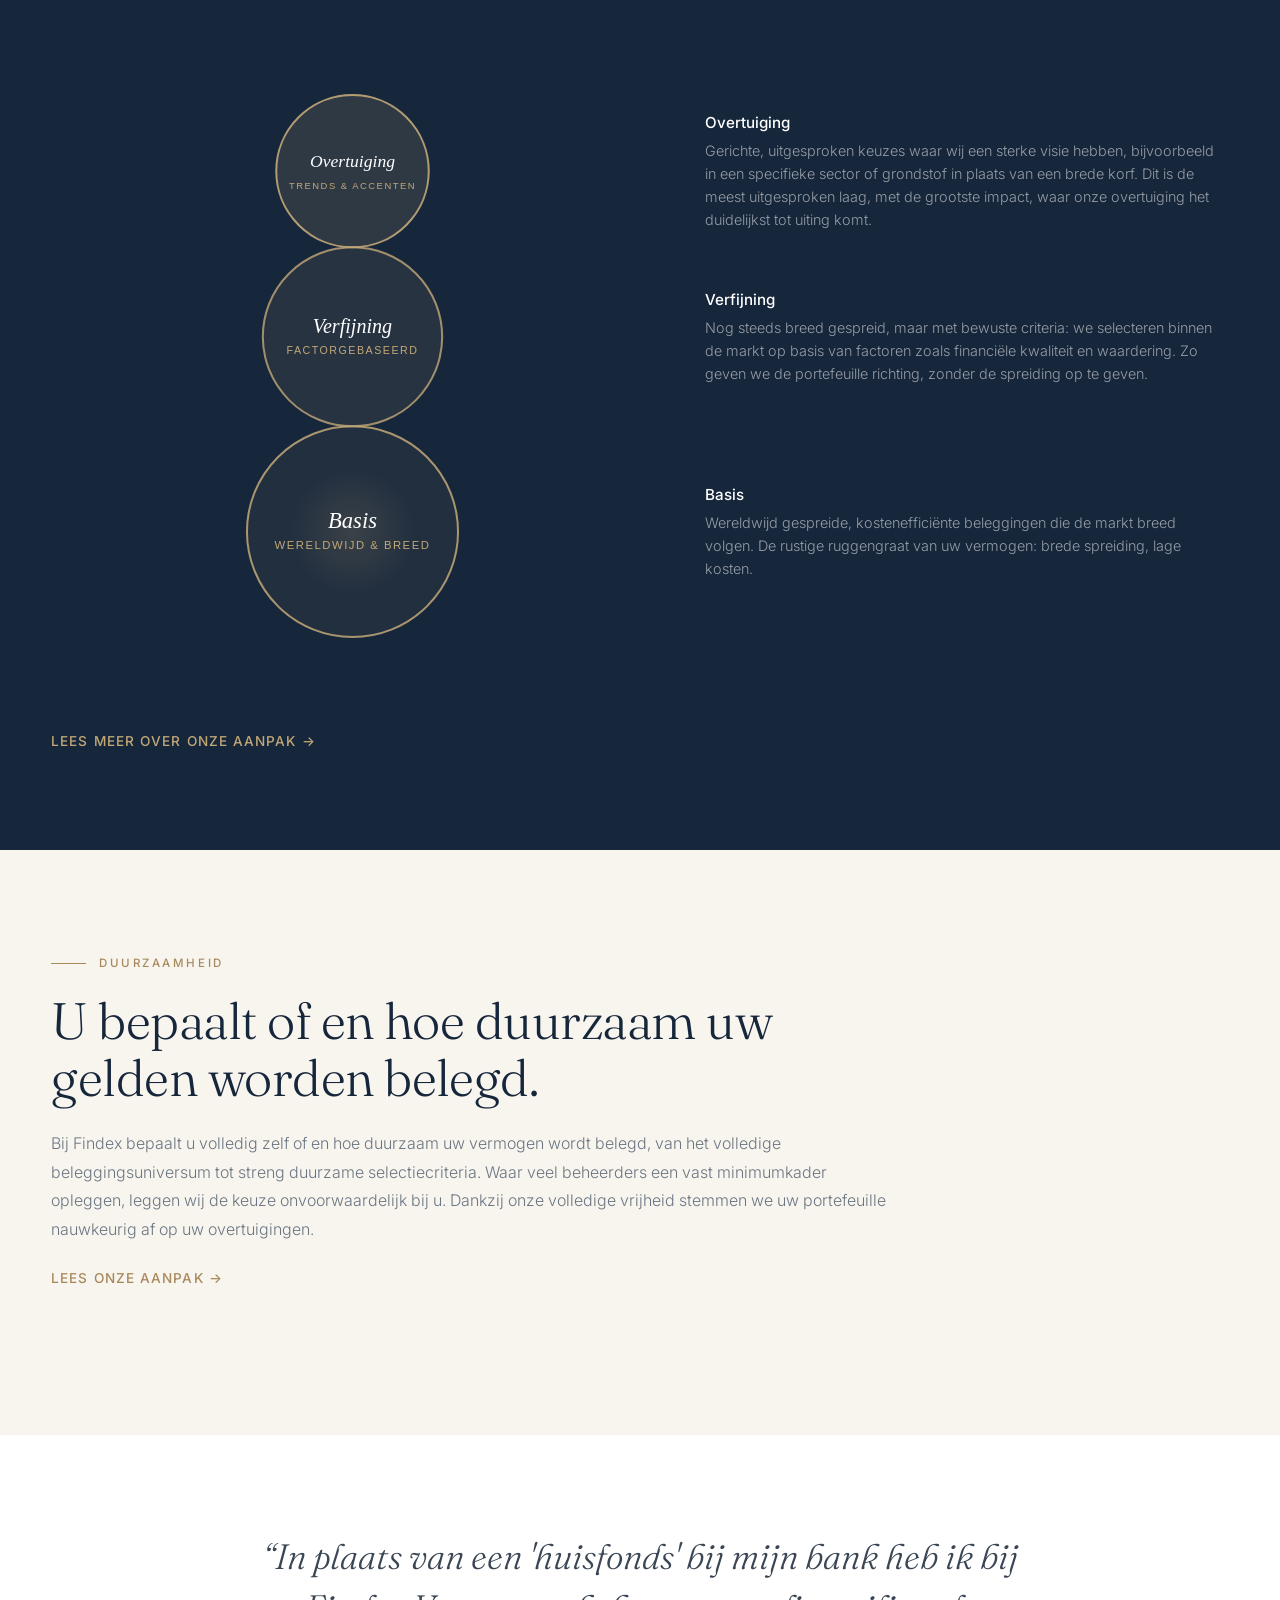
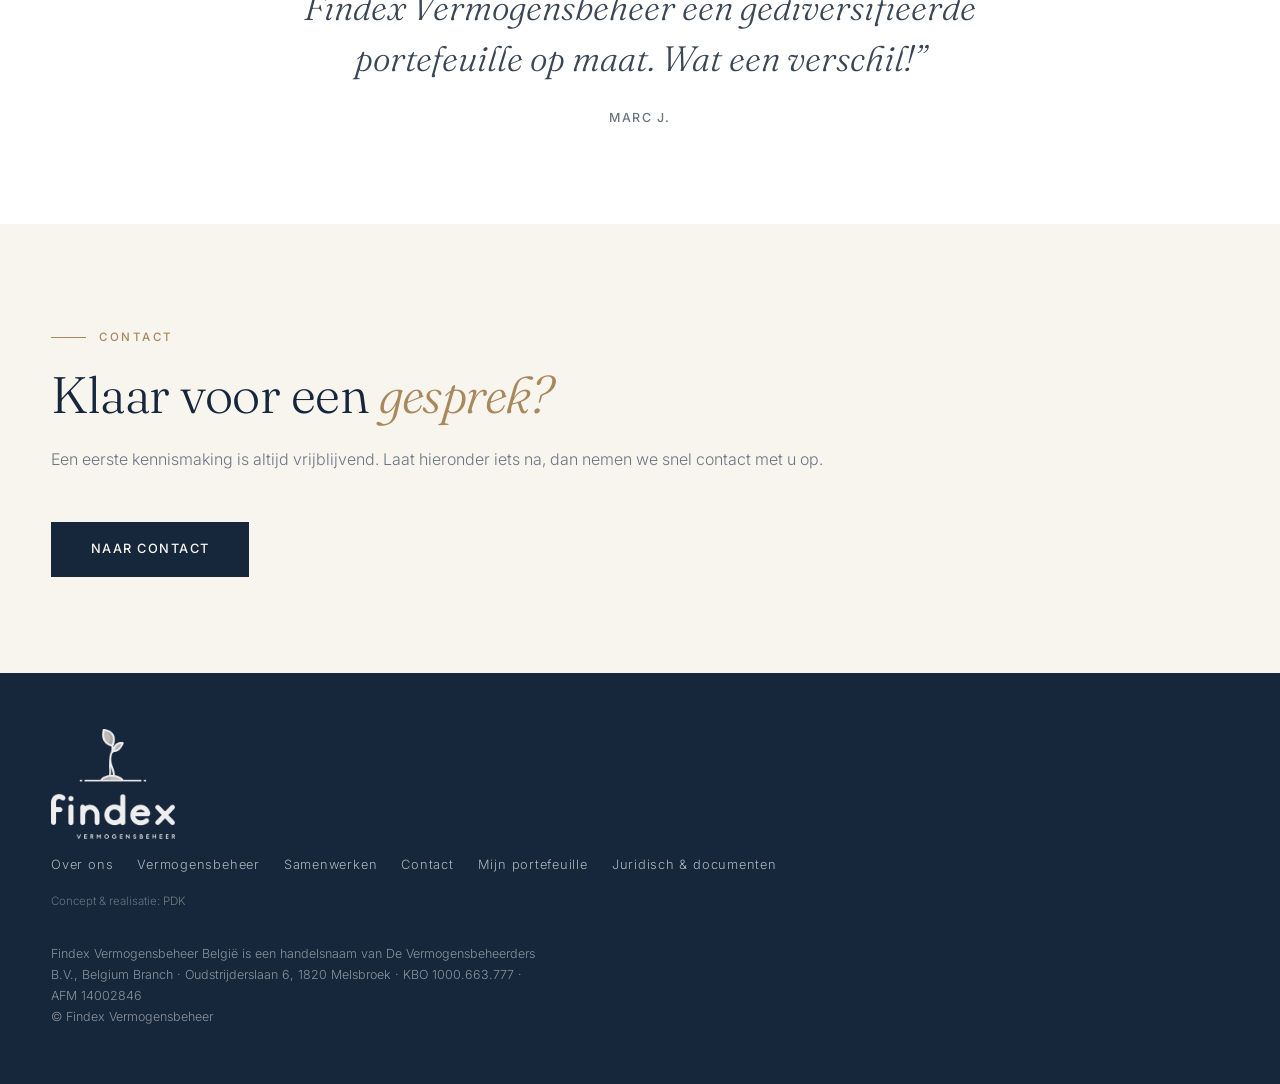
==== commit e59a1818: "Origineel logo, juridische gegevens, contactformulier Co-authored-by: Cursor <cursoragent@cursor.com" ====
--- a/index.html
+++ b/index.html
@@ -8,7 +8,8 @@
 <link rel="preconnect" href="https://fonts.googleapis.com">
 <link rel="preconnect" href="https://fonts.gstatic.com" crossorigin>
 <link href="https://fonts.googleapis.com/css2?family=Fraunces:ital,opsz,wght@0,9..144,300;0,9..144,400;0,9..144,500;1,9..144,300;1,9..144,400&family=Inter:wght@300;400;500;600&display=swap" rel="stylesheet">
-<link rel="stylesheet" href="styles.css?v=42">
+<link rel="stylesheet" href="styles.css?v=47">
+<link rel="icon" type="image/png" href="assets/icoon_website.png">
 <style>
   nav#nav{background:var(--cream)!important;color:var(--ink)!important;border-bottom:1px solid var(--line)!important}
   nav#nav .nav-links a,nav#nav .nav-links .nav-portfolio{color:var(--ink)!important}nav#nav .nav-links .nav-mobile-only a{color:var(--paper)!important;-webkit-text-fill-color:var(--paper)}
@@ -19,7 +20,7 @@
 
 <!-- ============ NAV ============ -->
 <nav id="nav">
-  <a href="index.html" class="nav-logo"><img src="assets/findex-nieuw.svg" alt="Findex Vermogensbeheer"></a>
+  <a href="index.html" class="nav-logo"><img src="assets/FINDEX-Vermogensbeheer-logo-webversie.png" alt="Findex Vermogensbeheer"></a>
   <ul class="nav-links">
     <li><a href="over-ons.html">Over ons</a></li>
     <li><a href="vermogensbeheer.html">Vermogensbeheer</a></li>
@@ -90,6 +91,7 @@
         <div class="member-body">
           <div class="member-name">Han van Rhee</div>
           <div class="member-role">Partner, vermogensbeheerder</div>
+          <p class="member-contact"><a href="mailto:han@findexvb.nl">han@findexvb.nl</a> · <a href="tel:+31619476974">+31 6 19 47 69 74</a></p>
         </div>
       </article>
     </div>
@@ -123,7 +125,7 @@
           </article>
           <article class="aanpak-layer aanpak-layer--basis">
             <div class="bf-title">Basis</div>
-            <div class="bf-desc">Wereldwijd gespreide, kostenefficiënte beleggingen die de markt breed volgen, met brede index-ETF's over aandelen en obligaties. De rustige ruggengraat van uw vermogen: brede spreiding, lage kosten.</div>
+            <div class="bf-desc">Wereldwijd gespreide, kostenefficiënte beleggingen die de markt breed volgen. De rustige ruggengraat van uw vermogen: brede spreiding, lage kosten.</div>
           </article>
         </div>
       </div>
@@ -170,7 +172,7 @@
 <footer>
   <div class="footer-inner">
     <div>
-      <div class="footer-logo"><img src="assets/findex-nieuw-light.svg" alt="Findex Vermogensbeheer"></div>
+      <div class="footer-logo"><img src="assets/FINDEX-Vermogensbeheer-logo-webversie-diap.png" alt="Findex Vermogensbeheer"></div>
       <nav class="footer-nav">
         <a href="over-ons.html">Over ons</a>
         <a href="vermogensbeheer.html">Vermogensbeheer</a>
@@ -182,7 +184,7 @@
       <p class="footer-credit">Concept &amp; realisatie: <a href="https://www.linkedin.com/in/pieter-de-knock" target="_blank" rel="noopener">PDK</a></p>
     </div>
     <p class="footer-legal">
-      Findex Vermogensbeheer is een handelsnaam, gebruikt door het Belgische bijkantoor van de beleggingsonderneming naar Nederlands recht, De Vermogensbeheerders BV. Onder toezicht van DNB en AFM.<br>
+      Findex Vermogensbeheer België is een handelsnaam van De Vermogensbeheerders B.V., Belgium Branch · Oudstrijderslaan 6, 1820 Melsbroek · KBO 1000.663.777 · AFM 14002846<br>
       © Findex Vermogensbeheer
     </p>
   </div>
--- a/styles.css
+++ b/styles.css
@@ -242,8 +242,8 @@
 .trust-row{ display:flex; gap:0.9rem; padding:1.1rem 0; border-bottom:1px solid var(--line); align-items:flex-start; }
 .trust-row:last-child{ border-bottom:none; }
 .trust-mark{ color:var(--brass); font-family:'Fraunces',serif; font-style:italic; font-size:1.1rem; line-height:1; flex-shrink:0; }
-.trust-title{ font-weight:500; color:var(--ink); font-size:0.92rem; margin-bottom:0.2rem; }
-.trust-desc{ font-size:0.9rem; color:var(--text-mute); line-height:1.65; }
+.trust-title{ font-weight:600; color:var(--ink); font-size:1.05rem; margin-bottom:0.35rem; }
+.trust-desc{ font-size:1rem; color:var(--text-mute); line-height:1.8; }
 
 /* ---------- Team ---------- */
 .team-intro{ max-width:var(--read-max); margin-bottom:3.5rem; }
@@ -355,6 +355,8 @@
 .contact-form{ display:flex; flex-direction:column; gap:1.2rem; }
 .contact-form .btn{ align-self:flex-start; }
 .fg{ display:flex; flex-direction:column; gap:0.45rem; }
+.required{ color:var(--brass); }
+.form-note{ font-size:0.78rem; color:var(--text-mute); margin:0; }
 label{ font-size:0.74rem; letter-spacing:0.1em; text-transform:uppercase; color:var(--text-mute); font-weight:500; }
 input,textarea{ padding:0.9rem 1rem; border:1px solid var(--cream-dk); background:var(--paper); font-family:'Inter',sans-serif; font-size:0.95rem; color:var(--ink); outline:none; transition:border-color .2s; }
 input:focus,textarea:focus{ border-color:var(--brass); }
@@ -386,6 +388,13 @@
   color:var(--ink); margin:1.6rem 0 0.7rem; letter-spacing:0;
 }
 .legal-body p{ margin-bottom:1.1rem; font-size:1rem; color:var(--text); line-height:1.8; }
+.legal-body a:not(.teaser-link):not(.btn){
+  color:var(--ink);
+  text-decoration:none;
+  border-bottom:1px solid rgba(168,137,92,0.45);
+  transition:color .2s, border-color .2s;
+}
+.legal-body a:not(.teaser-link):not(.btn):hover{ color:var(--brass); border-bottom-color:var(--brass); }
 .legal-body .placeholder{ color:var(--brass); font-style:italic; font-weight:500; }
 .legal-body ul, .legal-body ol{
   margin:0 0 1.1rem; padding-left:1.25rem;
@@ -407,11 +416,18 @@
 /* ---------- Footer ---------- */
 footer{ background:var(--ink); color:rgba(255,255,255,0.5); padding:3.5rem var(--page-pad); }
 .footer-inner{ max-width:var(--page-max); margin:0 auto; display:flex; justify-content:space-between; align-items:flex-start; gap:2rem; flex-wrap:wrap; }
-.footer-logo img{ height:56px; width:auto; display:block; }
+.footer-logo img{
+  max-height:110px;
+  height:auto;
+  width:auto;
+  max-width:100%;
+  display:block;
+  object-fit:contain;
+}
 .footer-nav{ display:flex; gap:1.5rem; flex-wrap:wrap; margin-top:1rem; }
 .footer-nav a{ color:rgba(255,255,255,0.65); text-decoration:none; font-size:0.8rem; letter-spacing:0.06em; transition:color .2s; }
 .footer-nav a:hover{ color:var(--brass-lt); }
-.footer-legal{ font-size:0.78rem; line-height:1.7; max-width:48ch; }
+.footer-legal{ font-size:0.78rem; line-height:1.7; max-width:62ch; }
 .footer-legal a{ color:rgba(255,255,255,0.45); text-decoration:none; border-bottom:1px solid transparent; transition:color .2s, border-color .2s; }
 .footer-legal a:hover{ color:var(--brass-lt); border-bottom-color:rgba(194,168,120,0.35); }
 .footer-credit{
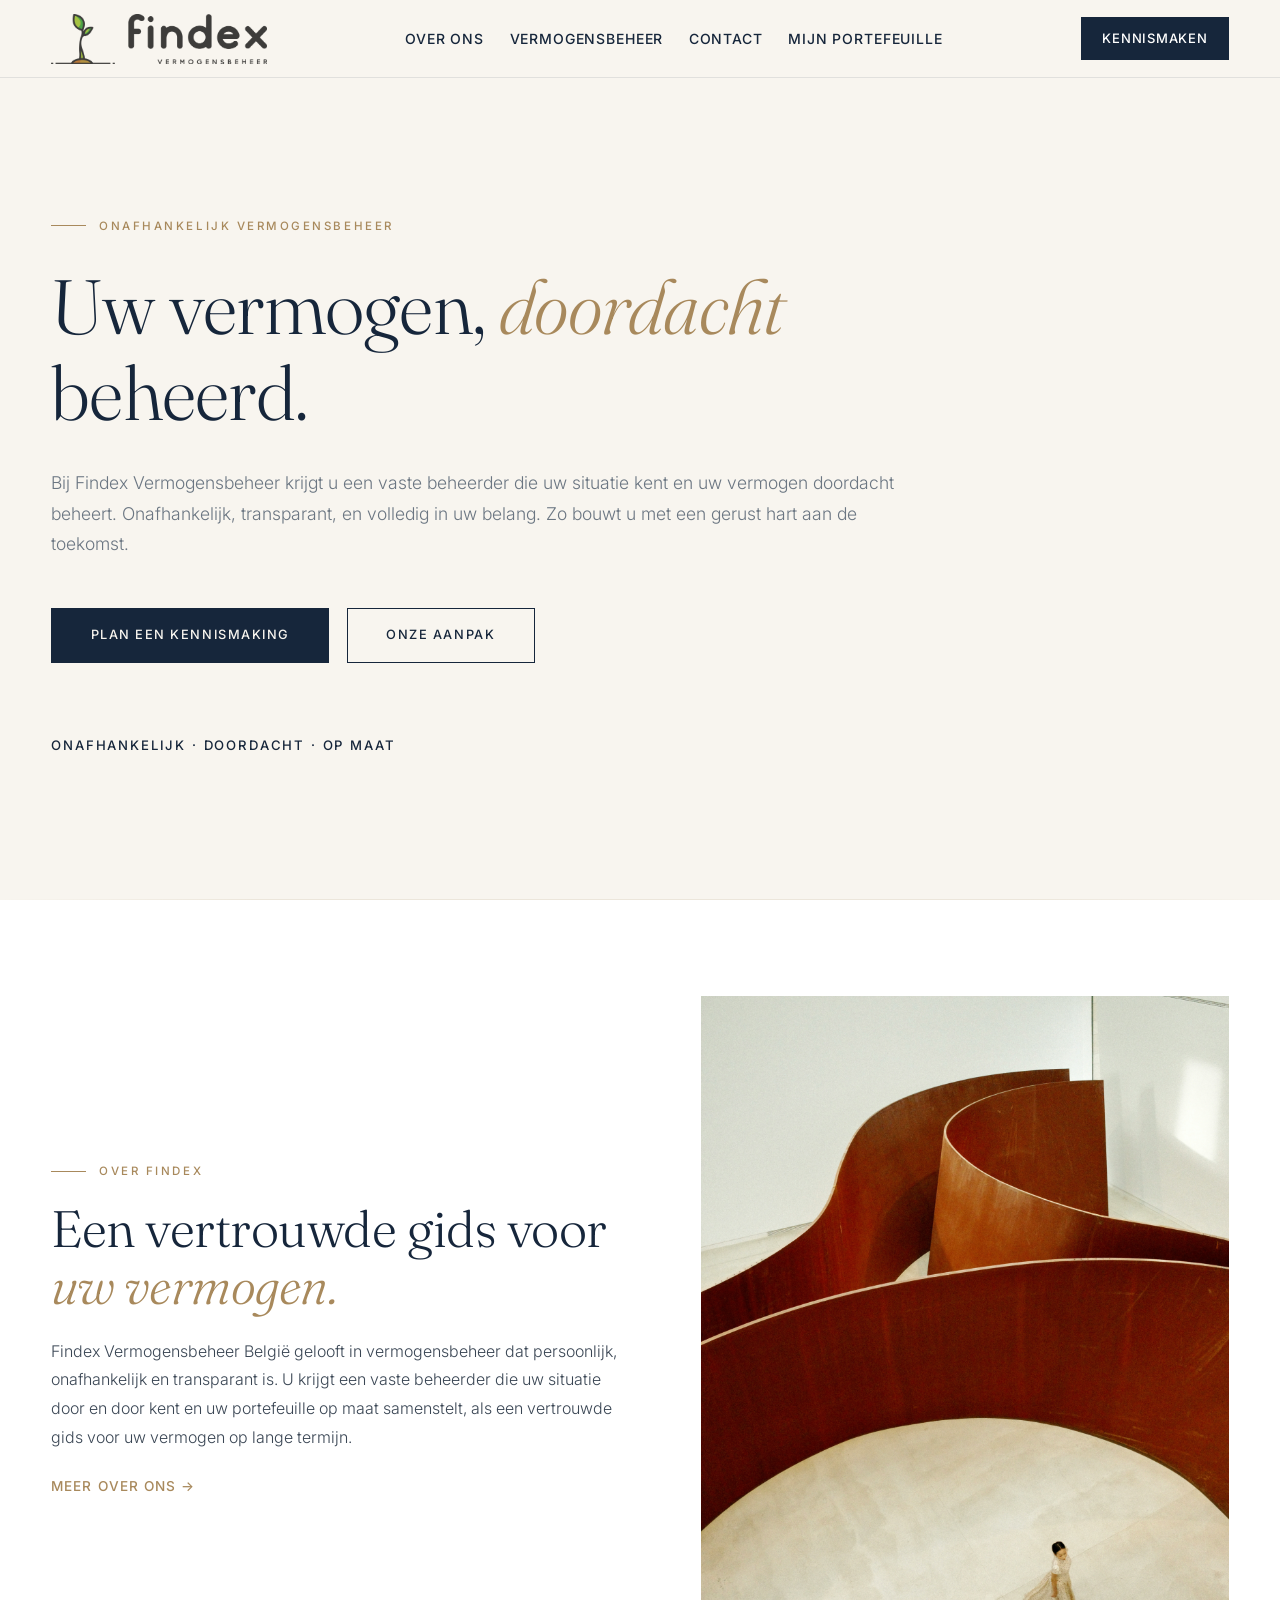
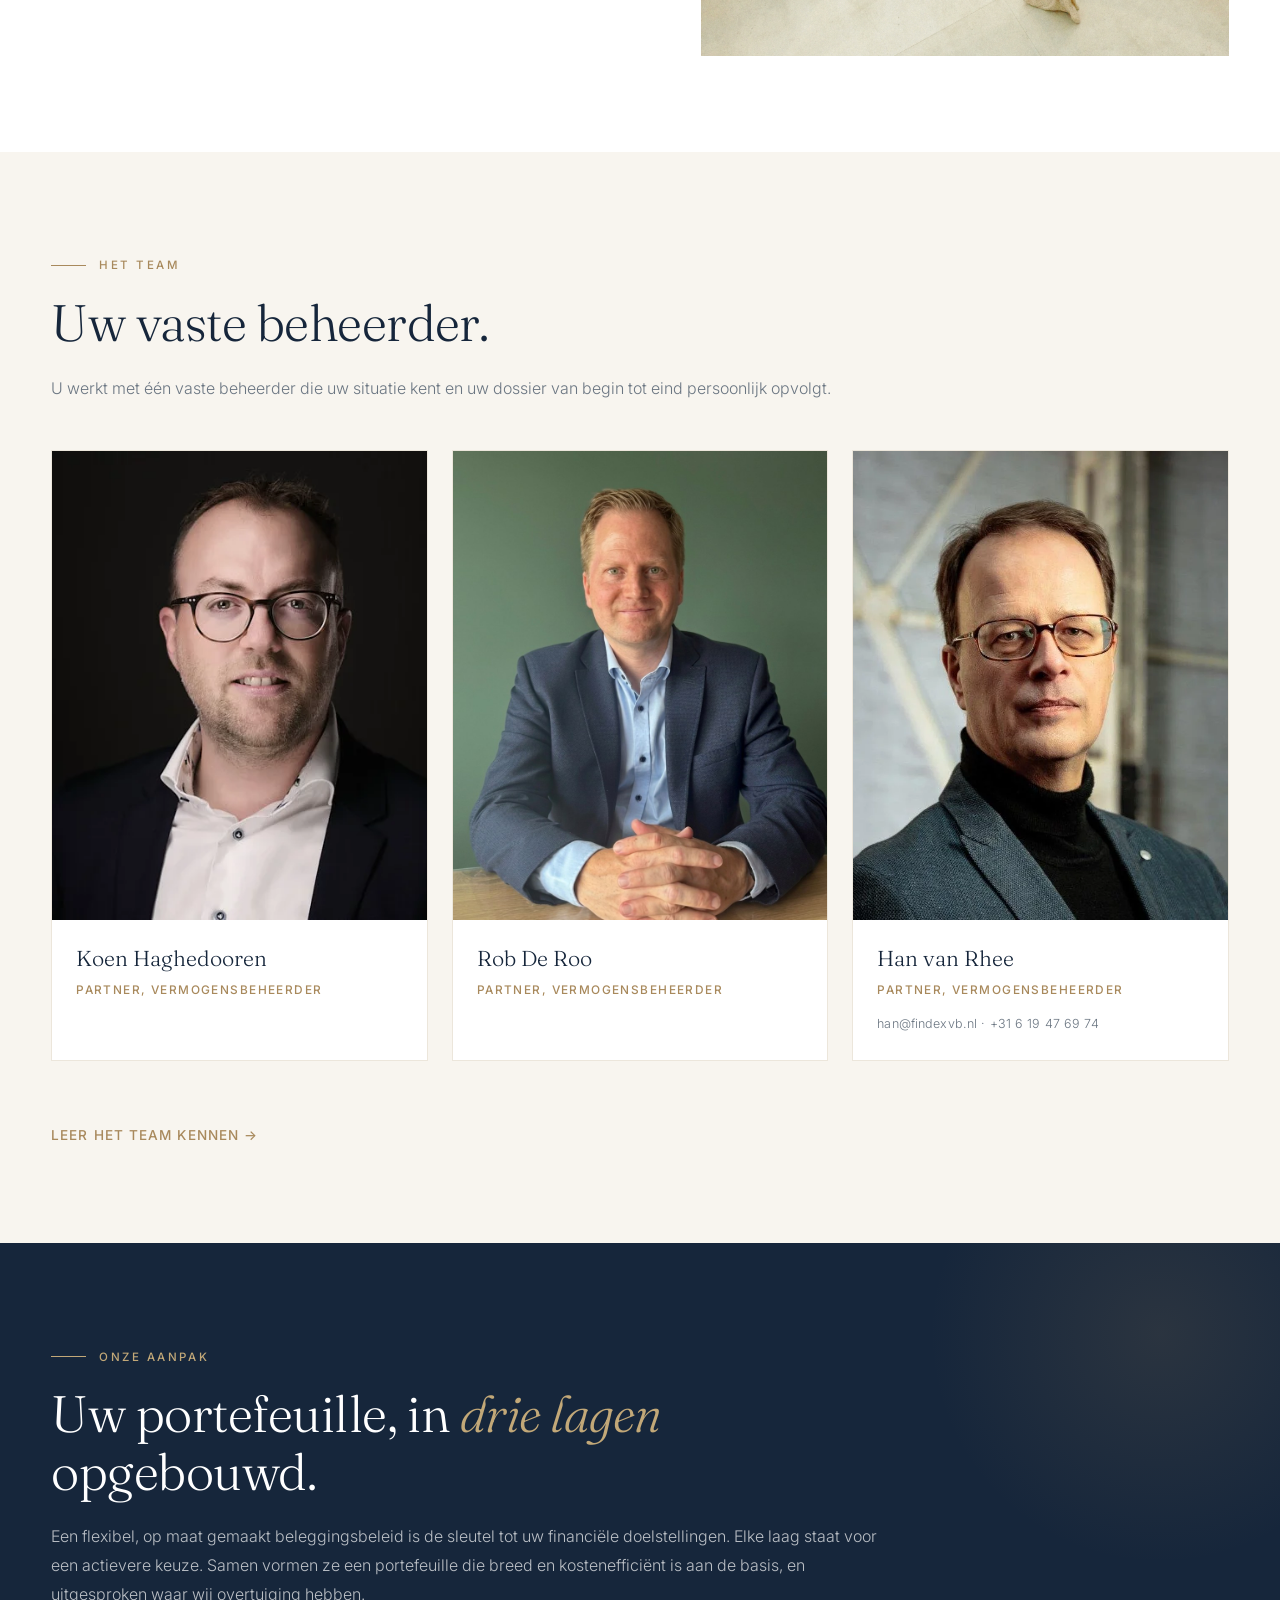
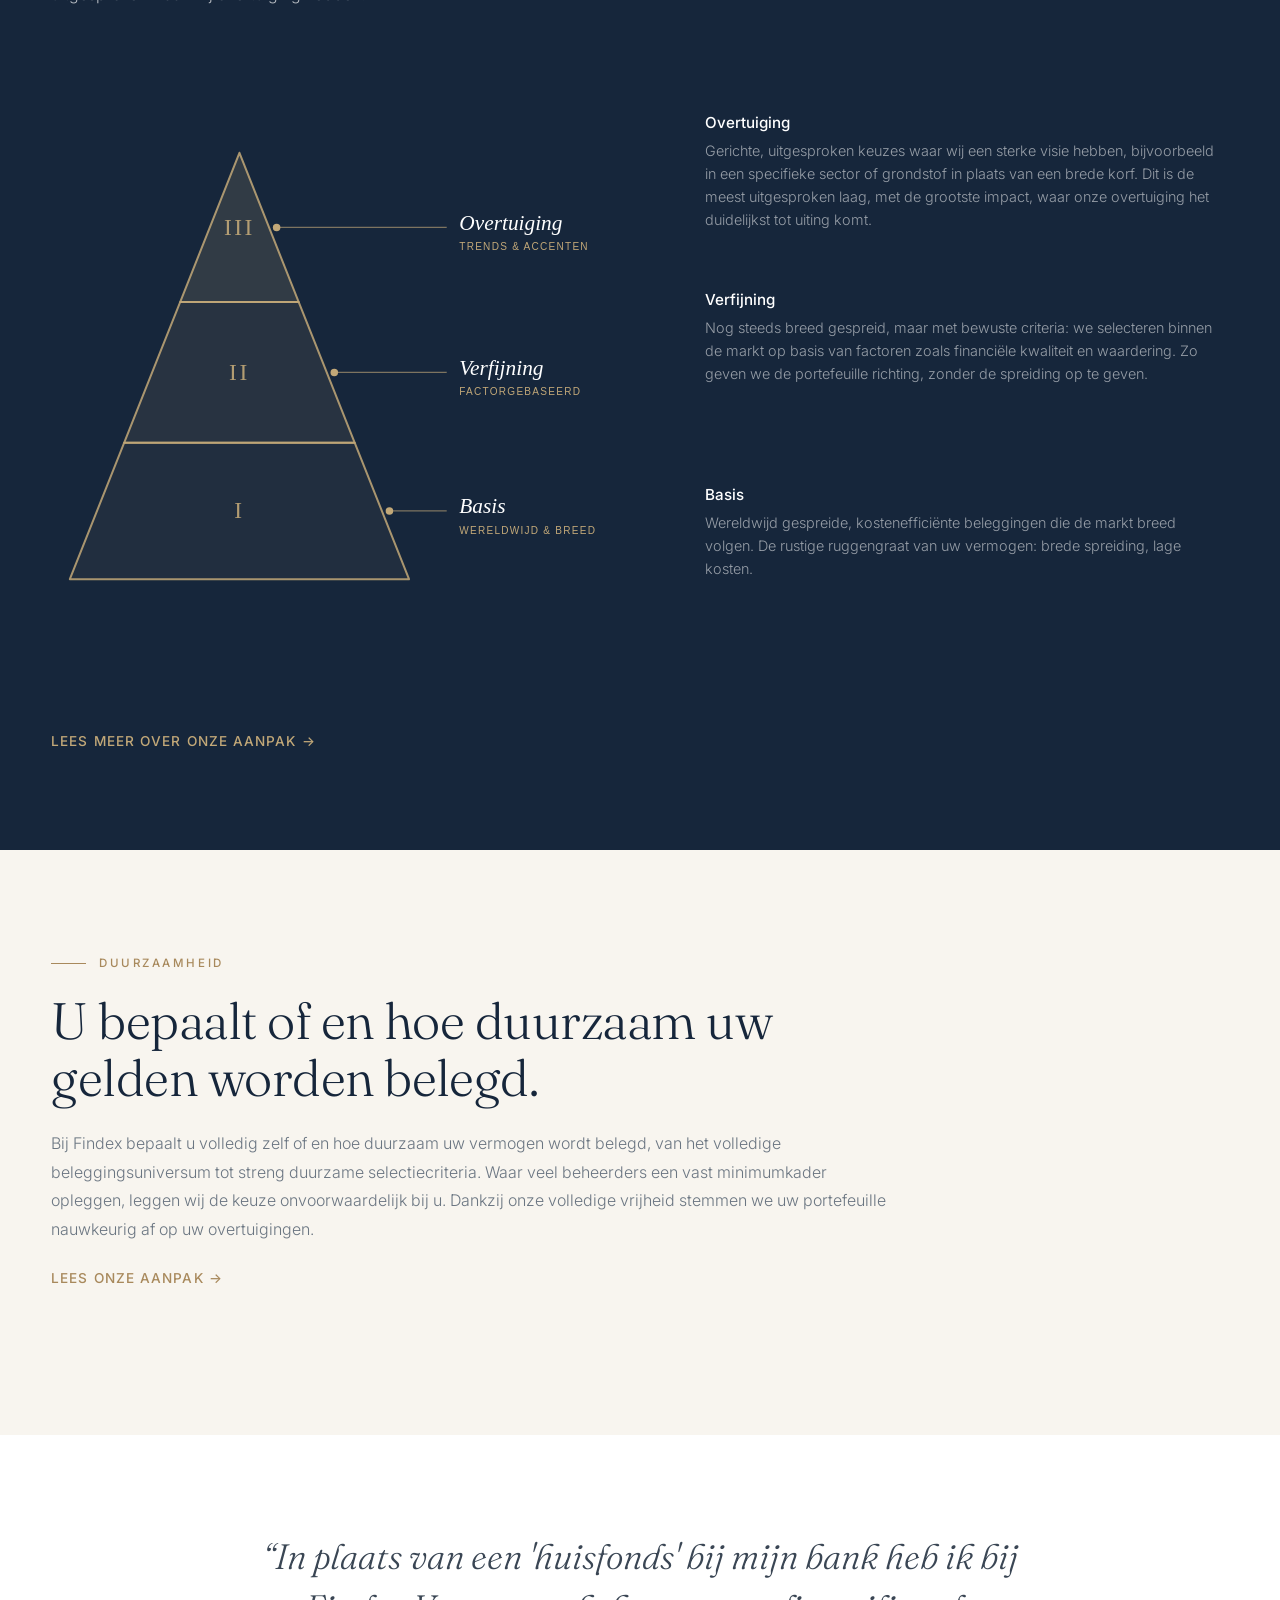
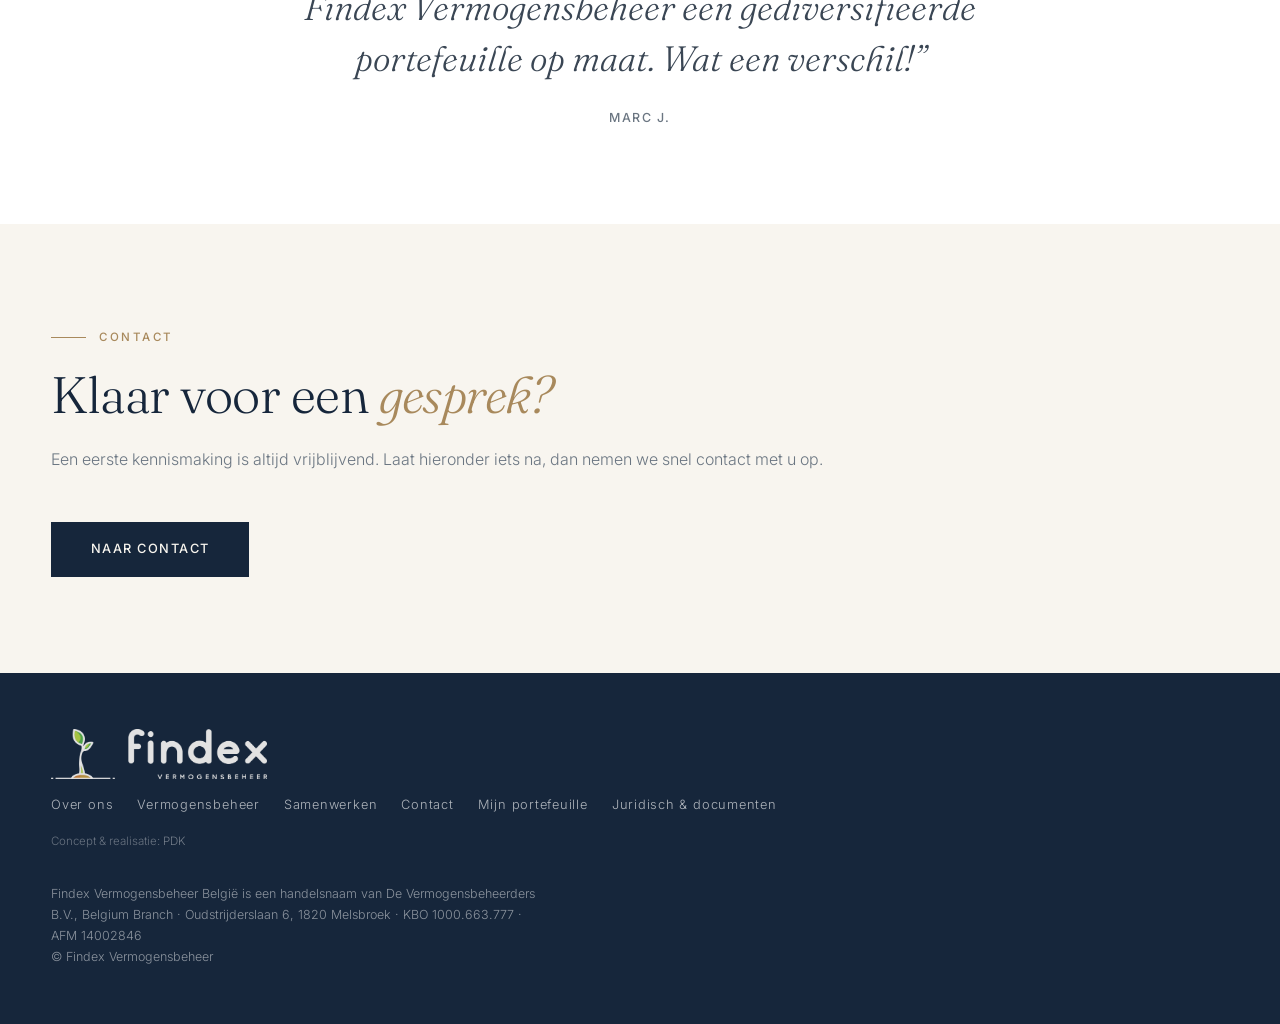
==== commit 39ab5dd0: "Horizontaal footerlogo en piramide in plaats van sneeuwman. Co-authored-by: Cursor <cursoragent@curs" ====
--- a/index.html
+++ b/index.html
@@ -8,7 +8,7 @@
 <link rel="preconnect" href="https://fonts.googleapis.com">
 <link rel="preconnect" href="https://fonts.gstatic.com" crossorigin>
 <link href="https://fonts.googleapis.com/css2?family=Fraunces:ital,opsz,wght@0,9..144,300;0,9..144,400;0,9..144,500;1,9..144,300;1,9..144,400&family=Inter:wght@300;400;500;600&display=swap" rel="stylesheet">
-<link rel="stylesheet" href="styles.css?v=47">
+<link rel="stylesheet" href="styles.css?v=50">
 <link rel="icon" type="image/png" href="assets/icoon_website.png">
 <style>
   nav#nav{background:var(--cream)!important;color:var(--ink)!important;border-bottom:1px solid var(--line)!important}
@@ -112,7 +112,10 @@
       </div>
       <div class="aanpak-body reveal">
         <div class="aanpak-visual">
-          <img src="assets/sneeuwman-final.svg" alt="Illustratie: portefeuille in drie lagen — Overtuiging, Verfijning, Basis">
+          <picture>
+            <source media="(max-width: 720px)" srcset="assets/piramide-C-mobiel.svg">
+            <img src="assets/piramide-C-desktop.svg" alt="Portefeuille in drie lagen: Basis, Verfijning en Overtuiging">
+          </picture>
         </div>
         <div class="aanpak-layers">
           <article class="aanpak-layer aanpak-layer--overtuiging">
@@ -172,7 +175,7 @@
 <footer>
   <div class="footer-inner">
     <div>
-      <div class="footer-logo"><img src="assets/FINDEX-Vermogensbeheer-logo-webversie-diap.png" alt="Findex Vermogensbeheer"></div>
+      <div class="footer-logo"><img src="assets/FINDEX-Vermogensbeheer-logo-webversie-diap-horizontaal.png" alt="Findex Vermogensbeheer"></div>
       <nav class="footer-nav">
         <a href="over-ons.html">Over ons</a>
         <a href="vermogensbeheer.html">Vermogensbeheer</a>
--- a/styles.css
+++ b/styles.css
@@ -179,8 +179,11 @@
   align-items:stretch;
 }
 .aanpak-visual{ display:flex; align-items:center; justify-content:center; min-width:0; }
+.aanpak-visual picture{
+  width:100%; max-width:100%; display:block;
+}
 .aanpak-visual img{
-  width:100%; max-width:none; height:auto; display:block;
+  width:100%; max-width:100%; height:auto; display:block;
 }
 .aanpak-layers{ position:relative; align-self:stretch; min-height:100%; }
 .aanpak-layer{
@@ -188,7 +191,6 @@
   transform:translateY(-50%);
   max-width:36rem;
 }
-/* Circle centers in sneeuwman-final.svg (viewBox 480): 84.6 / 216.69 / 372.09 */
 .aanpak-layer--overtuiging{ top:17.625%; }
 .aanpak-layer--verfijning{ top:45.144%; }
 .aanpak-layer--basis{ top:77.519%; }
@@ -416,9 +418,9 @@
 /* ---------- Footer ---------- */
 footer{ background:var(--ink); color:rgba(255,255,255,0.5); padding:3.5rem var(--page-pad); }
 .footer-inner{ max-width:var(--page-max); margin:0 auto; display:flex; justify-content:space-between; align-items:flex-start; gap:2rem; flex-wrap:wrap; }
+.footer-logo{ max-width:100%; }
 .footer-logo img{
-  max-height:110px;
-  height:auto;
+  height:50px;
   width:auto;
   max-width:100%;
   display:block;
@@ -533,9 +535,9 @@
   .contact-media{ display:none; }
   .aanpak-head{ margin-bottom:2.5rem; }
   .aanpak-body{ grid-template-columns:1fr; gap:2rem; }
-  .aanpak-visual{ max-width:min(92vw,420px); margin:0 auto; }
+  .aanpak-visual{ max-width:100%; width:100%; margin:0; order:2; }
   .aanpak-layers{
-    position:static; display:flex; flex-direction:column; gap:1.6rem; min-height:0;
+    position:static; display:flex; flex-direction:column; gap:1.6rem; min-height:0; order:1;
   }
   .aanpak-layer{
     position:static; transform:none; max-width:none;
@@ -546,6 +548,7 @@
   .feature-triad{ grid-template-columns:1fr; gap:0; }
   .depot-grid{ grid-template-columns:1fr; }
   .footer-inner{ flex-direction:column; align-items:flex-start; }
+  .footer-logo img{ height:46px; width:auto; max-width:100%; }
 }
 @media(max-width:540px){
   .team-grid, .team-grid.platform{ grid-template-columns:1fr; }
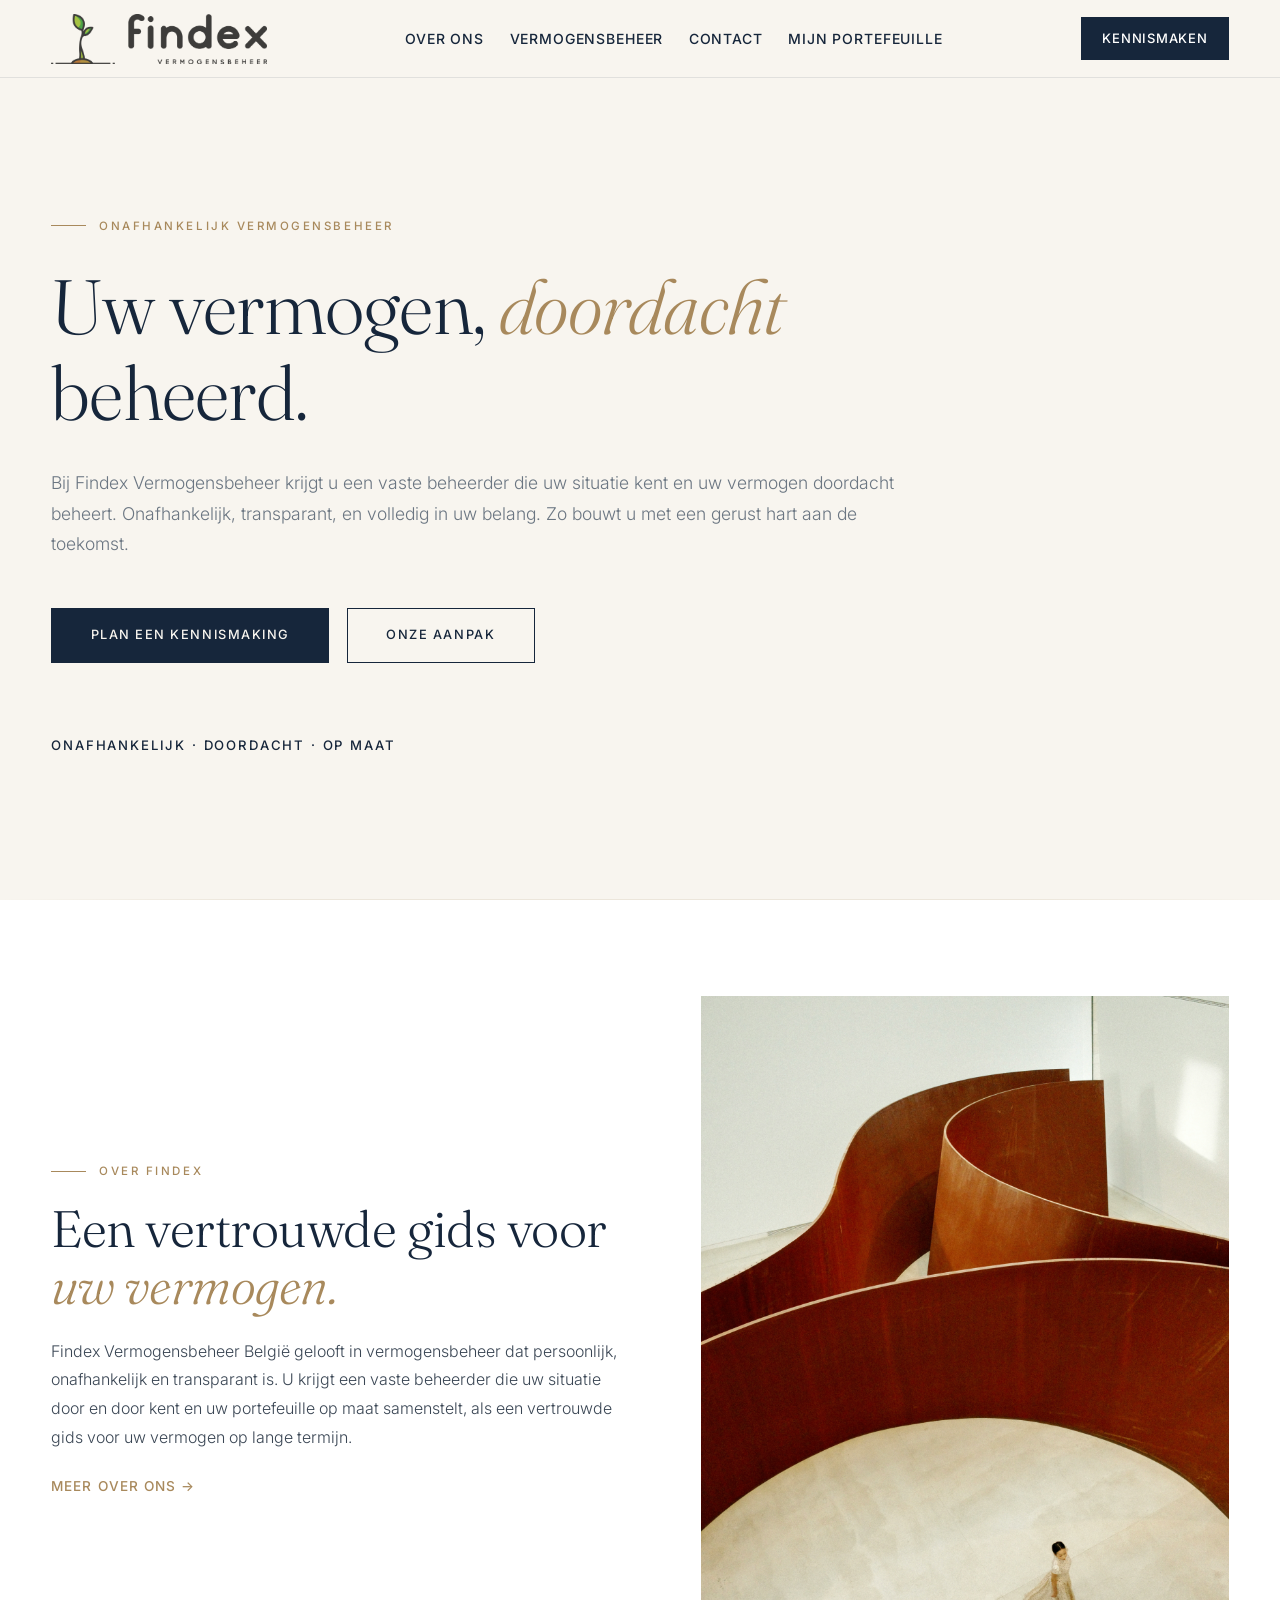
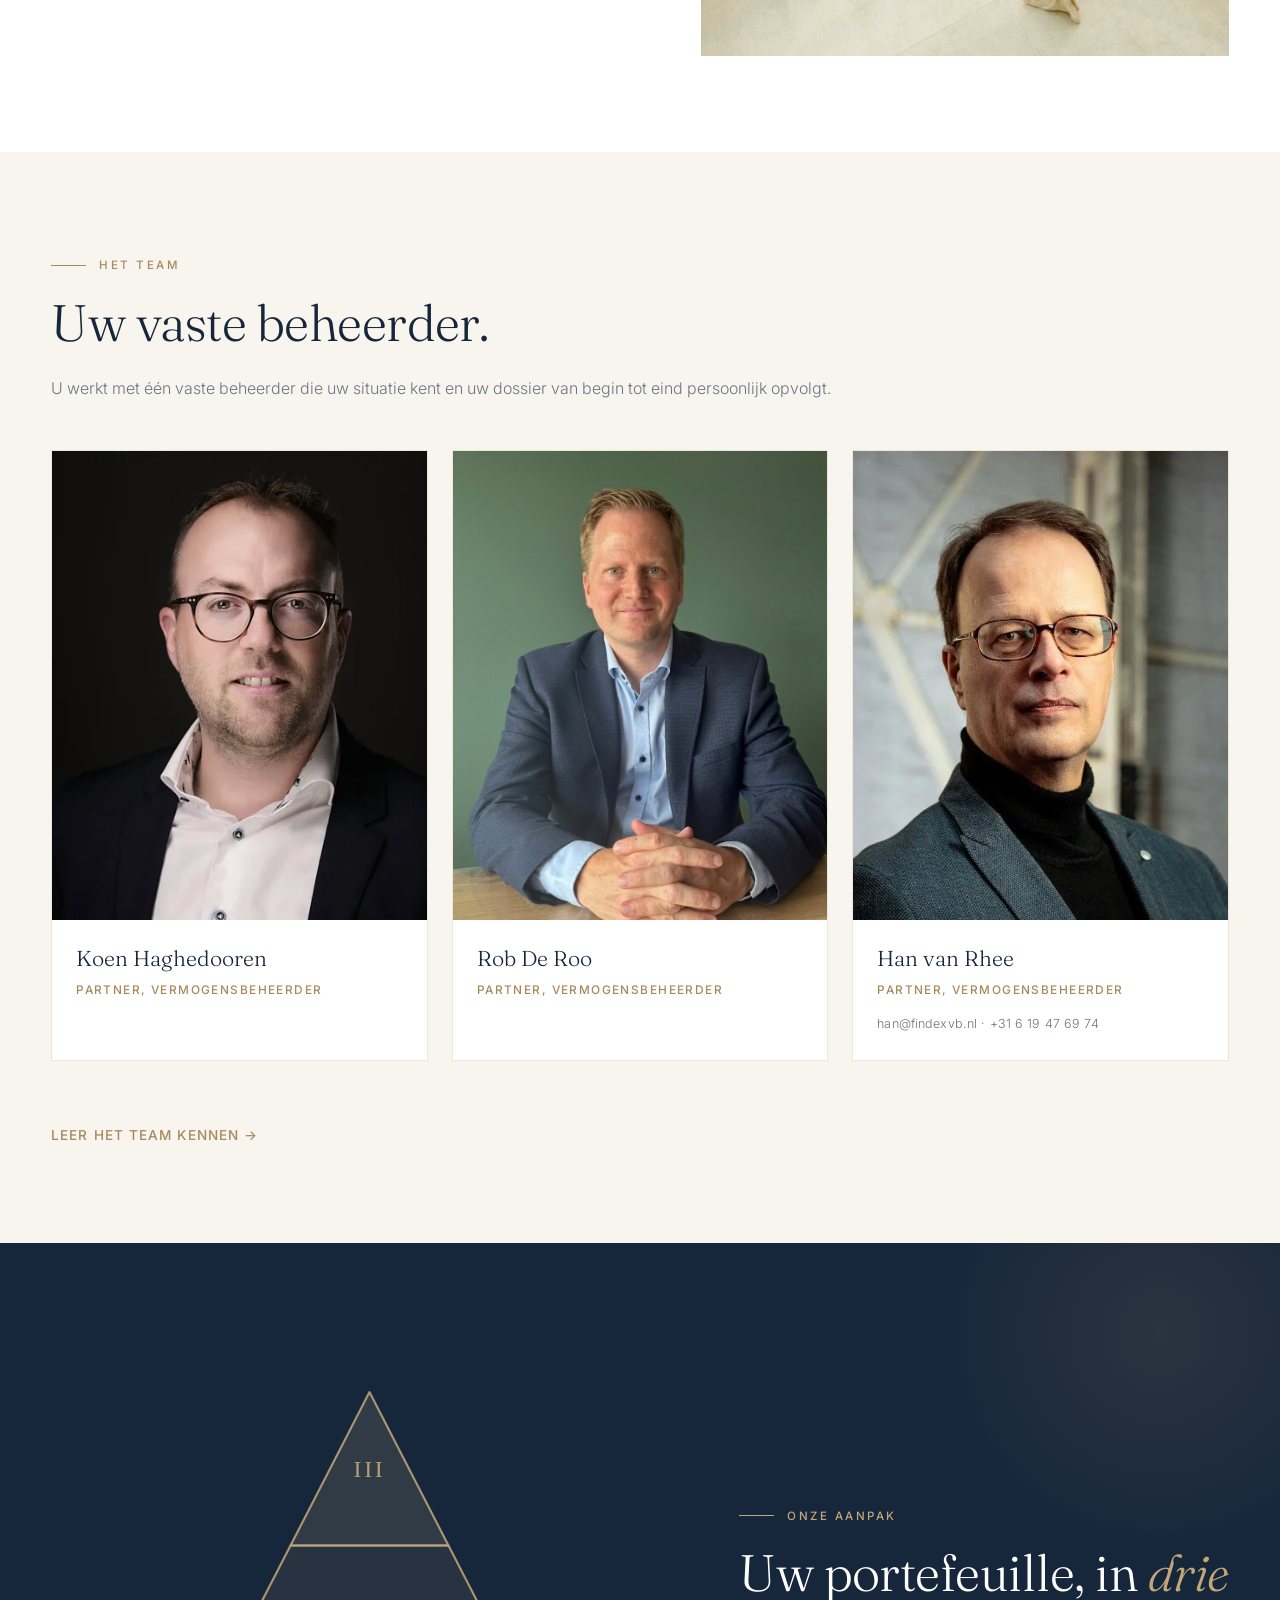
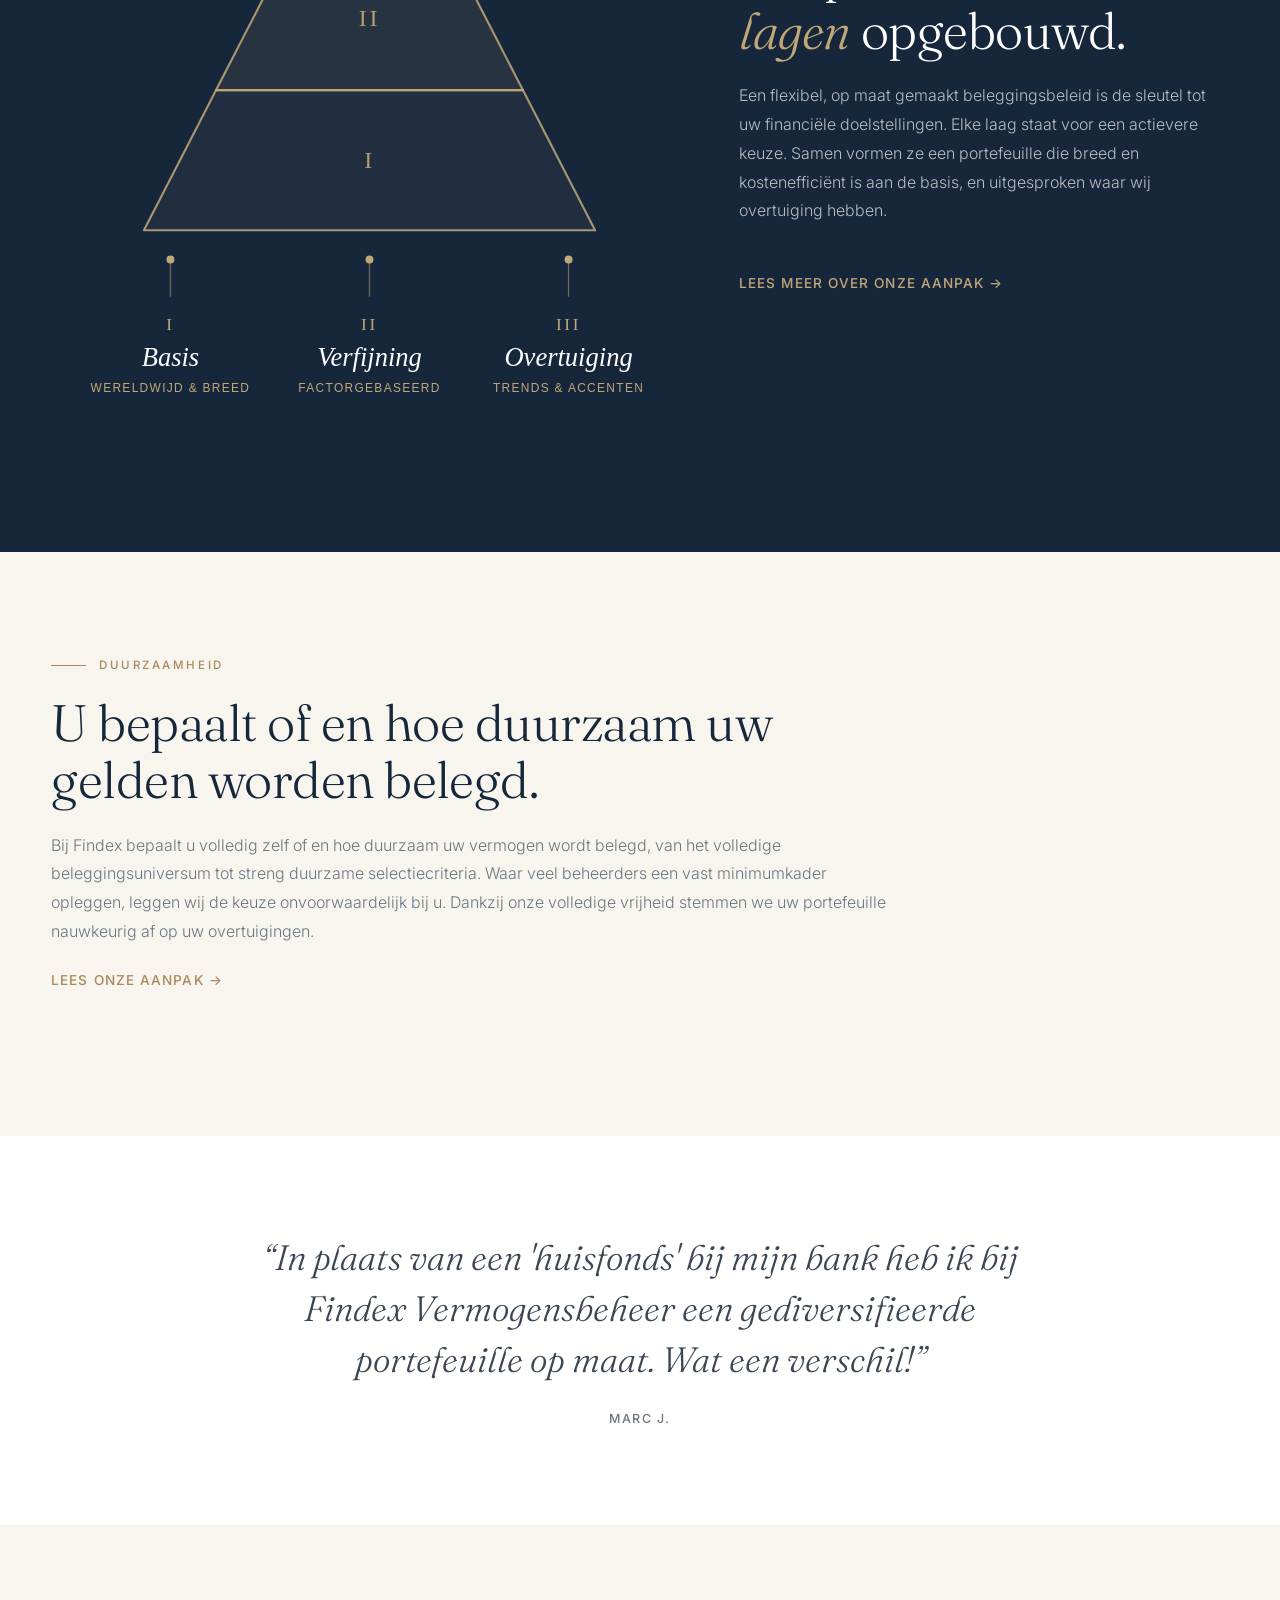
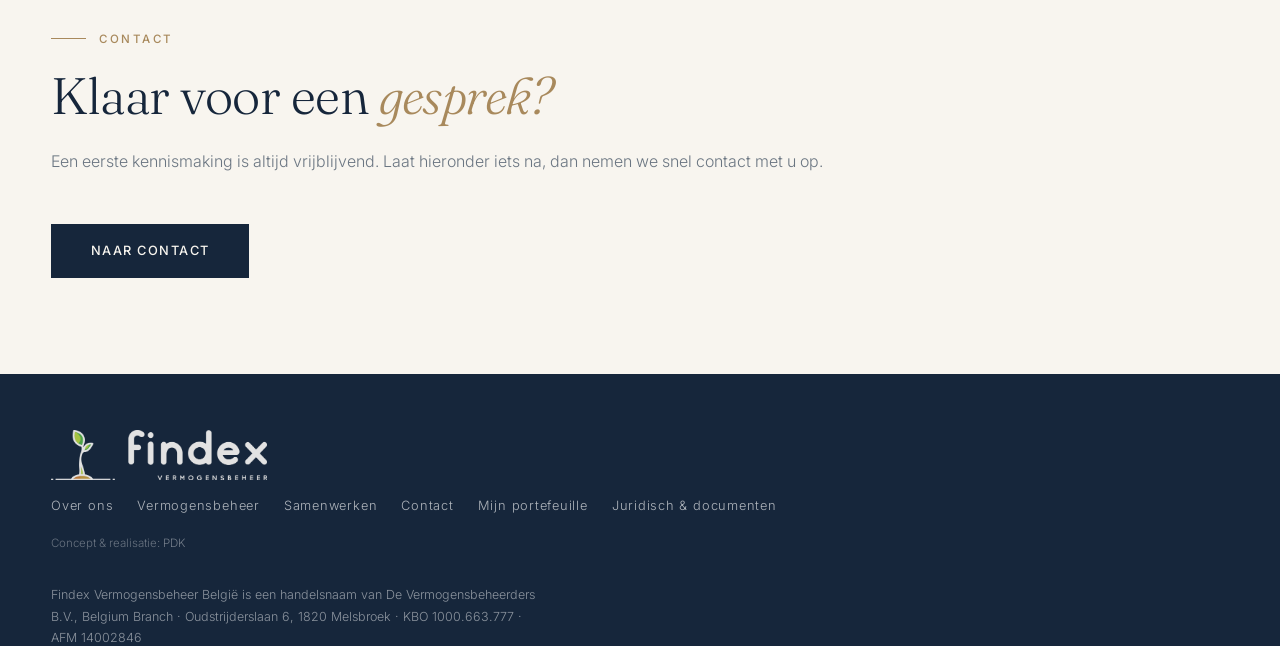
==== commit 99b2e177: "Witte laagnamen en vereenvoudigd aanpak-blok op de homepage. Co-authored-by: Cursor <cursoragent@cur" ====
--- a/index.html
+++ b/index.html
@@ -8,7 +8,7 @@
 <link rel="preconnect" href="https://fonts.googleapis.com">
 <link rel="preconnect" href="https://fonts.gstatic.com" crossorigin>
 <link href="https://fonts.googleapis.com/css2?family=Fraunces:ital,opsz,wght@0,9..144,300;0,9..144,400;0,9..144,500;1,9..144,300;1,9..144,400&family=Inter:wght@300;400;500;600&display=swap" rel="stylesheet">
-<link rel="stylesheet" href="styles.css?v=50">
+<link rel="stylesheet" href="styles.css?v=52">
 <link rel="icon" type="image/png" href="assets/icoon_website.png">
 <style>
   nav#nav{background:var(--cream)!important;color:var(--ink)!important;border-bottom:1px solid var(--line)!important}
@@ -104,12 +104,7 @@
 <!-- ============ ONZE AANPAK ============ -->
 <section id="beheer" class="dark">
   <div class="wrap">
-    <div class="aanpak">
-      <div class="aanpak-head reveal">
-        <span class="eyebrow">Onze aanpak</span>
-        <h2>Uw portefeuille, in <em>drie lagen</em> opgebouwd.</h2>
-        <p>Een flexibel, op maat gemaakt beleggingsbeleid is de sleutel tot uw financiële doelstellingen. Elke laag staat voor een actievere keuze. Samen vormen ze een portefeuille die breed en kostenefficiënt is aan de basis, en uitgesproken waar wij overtuiging hebben.</p>
-      </div>
+    <div class="aanpak aanpak-teaser">
       <div class="aanpak-body reveal">
         <div class="aanpak-visual">
           <picture>
@@ -117,24 +112,15 @@
             <img src="assets/piramide-C-desktop.svg" alt="Portefeuille in drie lagen: Basis, Verfijning en Overtuiging">
           </picture>
         </div>
-        <div class="aanpak-layers">
-          <article class="aanpak-layer aanpak-layer--overtuiging">
-            <div class="bf-title">Overtuiging</div>
-            <div class="bf-desc">Gerichte, uitgesproken keuzes waar wij een sterke visie hebben, bijvoorbeeld in een specifieke sector of grondstof in plaats van een brede korf. Dit is de meest uitgesproken laag, met de grootste impact, waar onze overtuiging het duidelijkst tot uiting komt.</div>
-          </article>
-          <article class="aanpak-layer aanpak-layer--verfijning">
-            <div class="bf-title">Verfijning</div>
-            <div class="bf-desc">Nog steeds breed gespreid, maar met bewuste criteria: we selecteren binnen de markt op basis van factoren zoals financiële kwaliteit en waardering. Zo geven we de portefeuille richting, zonder de spreiding op te geven.</div>
-          </article>
-          <article class="aanpak-layer aanpak-layer--basis">
-            <div class="bf-title">Basis</div>
-            <div class="bf-desc">Wereldwijd gespreide, kostenefficiënte beleggingen die de markt breed volgen. De rustige ruggengraat van uw vermogen: brede spreiding, lage kosten.</div>
-          </article>
+        <div class="aanpak-head">
+          <span class="eyebrow">Onze aanpak</span>
+          <h2>Uw portefeuille, in <em>drie lagen</em> opgebouwd.</h2>
+          <p>Een flexibel, op maat gemaakt beleggingsbeleid is de sleutel tot uw financiële doelstellingen. Elke laag staat voor een actievere keuze. Samen vormen ze een portefeuille die breed en kostenefficiënt is aan de basis, en uitgesproken waar wij overtuiging hebben.</p>
+          <p class="aanpak-cta">
+            <a href="vermogensbeheer.html" class="teaser-link">Lees meer over onze aanpak →</a>
+          </p>
         </div>
       </div>
-      <p class="aanpak-cta reveal">
-        <a href="vermogensbeheer.html" class="teaser-link">Lees meer over onze aanpak →</a>
-      </p>
     </div>
   </div>
 </section>
--- a/styles.css
+++ b/styles.css
@@ -196,6 +196,15 @@
 .aanpak-layer--basis{ top:77.519%; }
 .aanpak-cta{ margin-top:2.5rem; }
 .aanpak-cta .teaser-link{ display:inline-block; }
+.aanpak-teaser .aanpak-body{
+  align-items:center;
+  grid-template-columns:minmax(0,1.3fr) minmax(0,1fr);
+}
+.aanpak-teaser .aanpak-head{
+  max-width:none;
+  margin-bottom:0;
+}
+.aanpak-teaser .aanpak-cta{ margin-top:1.35rem; }
 .dark .media-placeholder{
   background:rgba(255,255,255,0.05); border:1px solid rgba(255,255,255,0.1);
 }
@@ -535,6 +544,7 @@
   .contact-media{ display:none; }
   .aanpak-head{ margin-bottom:2.5rem; }
   .aanpak-body{ grid-template-columns:1fr; gap:2rem; }
+  .aanpak-teaser .aanpak-body{ grid-template-columns:1fr; }
   .aanpak-visual{ max-width:100%; width:100%; margin:0; order:2; }
   .aanpak-layers{
     position:static; display:flex; flex-direction:column; gap:1.6rem; min-height:0; order:1;
@@ -553,3 +563,93 @@
 @media(max-width:540px){
   .team-grid, .team-grid.platform{ grid-template-columns:1fr; }
 }
+
+/* ---------- Aanpak merged (Vermogensbeheer) ---------- */
+.aanpak-merged{
+  --aanpak-gap:clamp(1.5rem,4vw,4rem);
+  column-gap:var(--aanpak-gap);
+}
+.aanpak-merged .aanpak-visual{
+  position:relative; display:block; overflow:visible;
+}
+.aanpak-merged .aanpak-visual img{
+  width:100%; max-width:100%; height:auto; display:block;
+}
+.aanpak-merged .aanpak-layers{
+  position:relative; align-self:stretch; min-height:100%;
+}
+.aanpak-merged .aanpak-layer{
+  position:absolute; left:0; right:0;
+  transform:translateY(-50%);
+  max-width:36rem;
+}
+.aanpak-merged .aanpak-layer--overtuiging{ top:17.5%; }
+.aanpak-merged .aanpak-layer--verfijning{ top:51.5%; }
+.aanpak-merged .aanpak-layer--basis{ top:84%; }
+.aanpak-merged .aanpak-layer-name{
+  font-family:'Fraunces',serif;
+  font-style:italic;
+  font-weight:300;
+  font-size:30px;
+  color:#fff;
+  line-height:1.15;
+  letter-spacing:-0.01em;
+}
+.aanpak-merged .aanpak-layer-kicker{
+  font-size:0.7rem;
+  letter-spacing:0.14em;
+  text-transform:uppercase;
+  color:var(--brass-lt);
+  font-weight:500;
+  margin:0.3rem 0 0.65rem;
+}
+.aanpak-lead{
+  position:absolute;
+  height:1px;
+  background:rgba(194,168,120,0.6);
+  transform:translateY(-50%);
+  pointer-events:none;
+}
+.aanpak-lead::before{
+  content:"";
+  position:absolute;
+  left:0; top:50%;
+  width:6px; height:6px;
+  border-radius:50%;
+  background:var(--brass-lt);
+  transform:translate(-50%,-50%);
+}
+.aanpak-lead--iii{ top:17.5%; left:56.16%; right:calc(-1 * var(--aanpak-gap)); }
+.aanpak-lead--ii{ top:51.5%; left:72.6%; right:calc(-1 * var(--aanpak-gap)); }
+.aanpak-lead--i{ top:84%; left:88.3%; right:calc(-1 * var(--aanpak-gap)); }
+
+@media(max-width:900px){
+  .aanpak-merged{
+    grid-template-columns:minmax(0,1.15fr) minmax(0,1fr);
+  }
+  .aanpak-merged .aanpak-visual{
+    max-width:none; width:100%; margin:0; order:0;
+  }
+  .aanpak-merged .aanpak-layers{
+    position:relative; display:block; flex-direction:unset; gap:unset; min-height:100%; order:0;
+  }
+  .aanpak-merged .aanpak-layer{
+    position:absolute; transform:translateY(-50%); max-width:36rem;
+  }
+}
+@media(max-width:720px){
+  .aanpak-merged{
+    grid-template-columns:1fr;
+    gap:2rem;
+  }
+  .aanpak-merged .aanpak-visual{
+    max-width:100%; width:100%; margin:0; order:0;
+  }
+  .aanpak-merged .aanpak-layers{
+    position:static; display:flex; flex-direction:column; gap:1.6rem; min-height:0; order:0;
+  }
+  .aanpak-merged .aanpak-layer{
+    position:static; transform:none; max-width:none;
+  }
+  .aanpak-lead{ display:none; }
+}
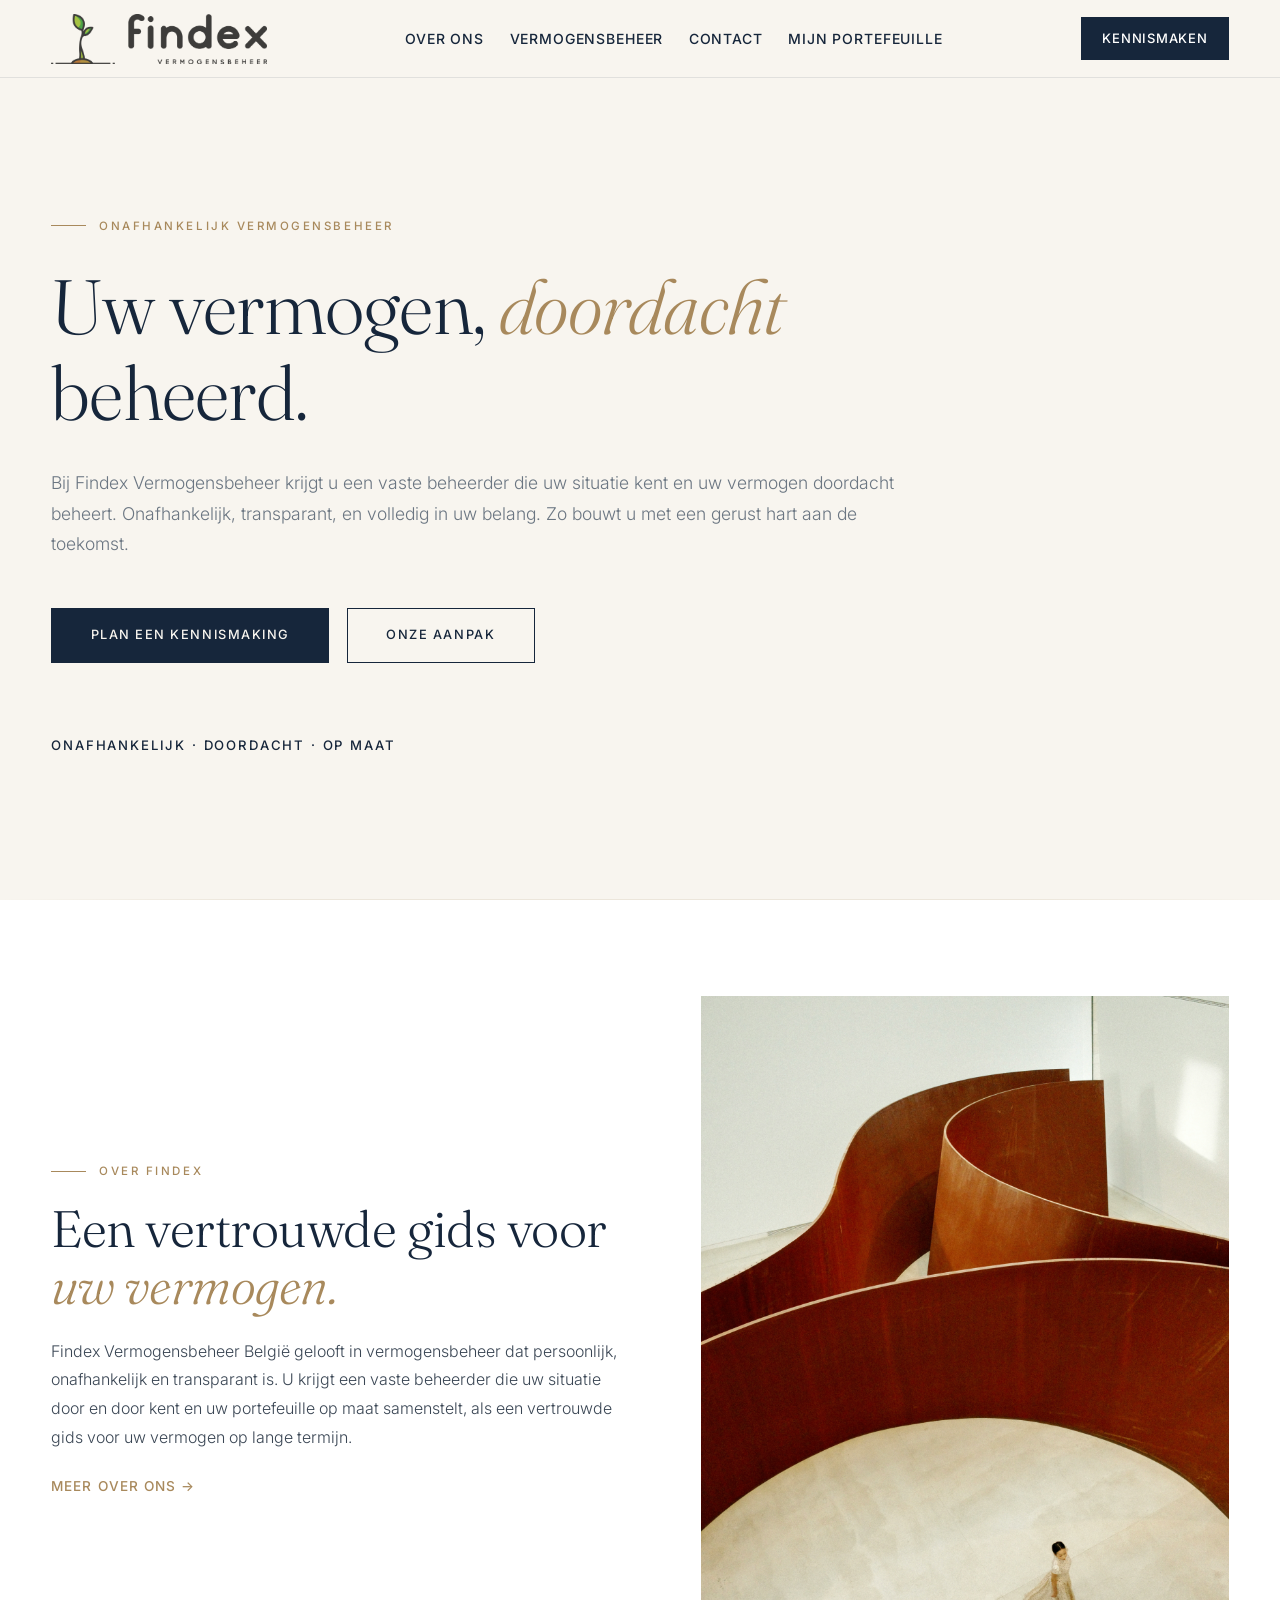
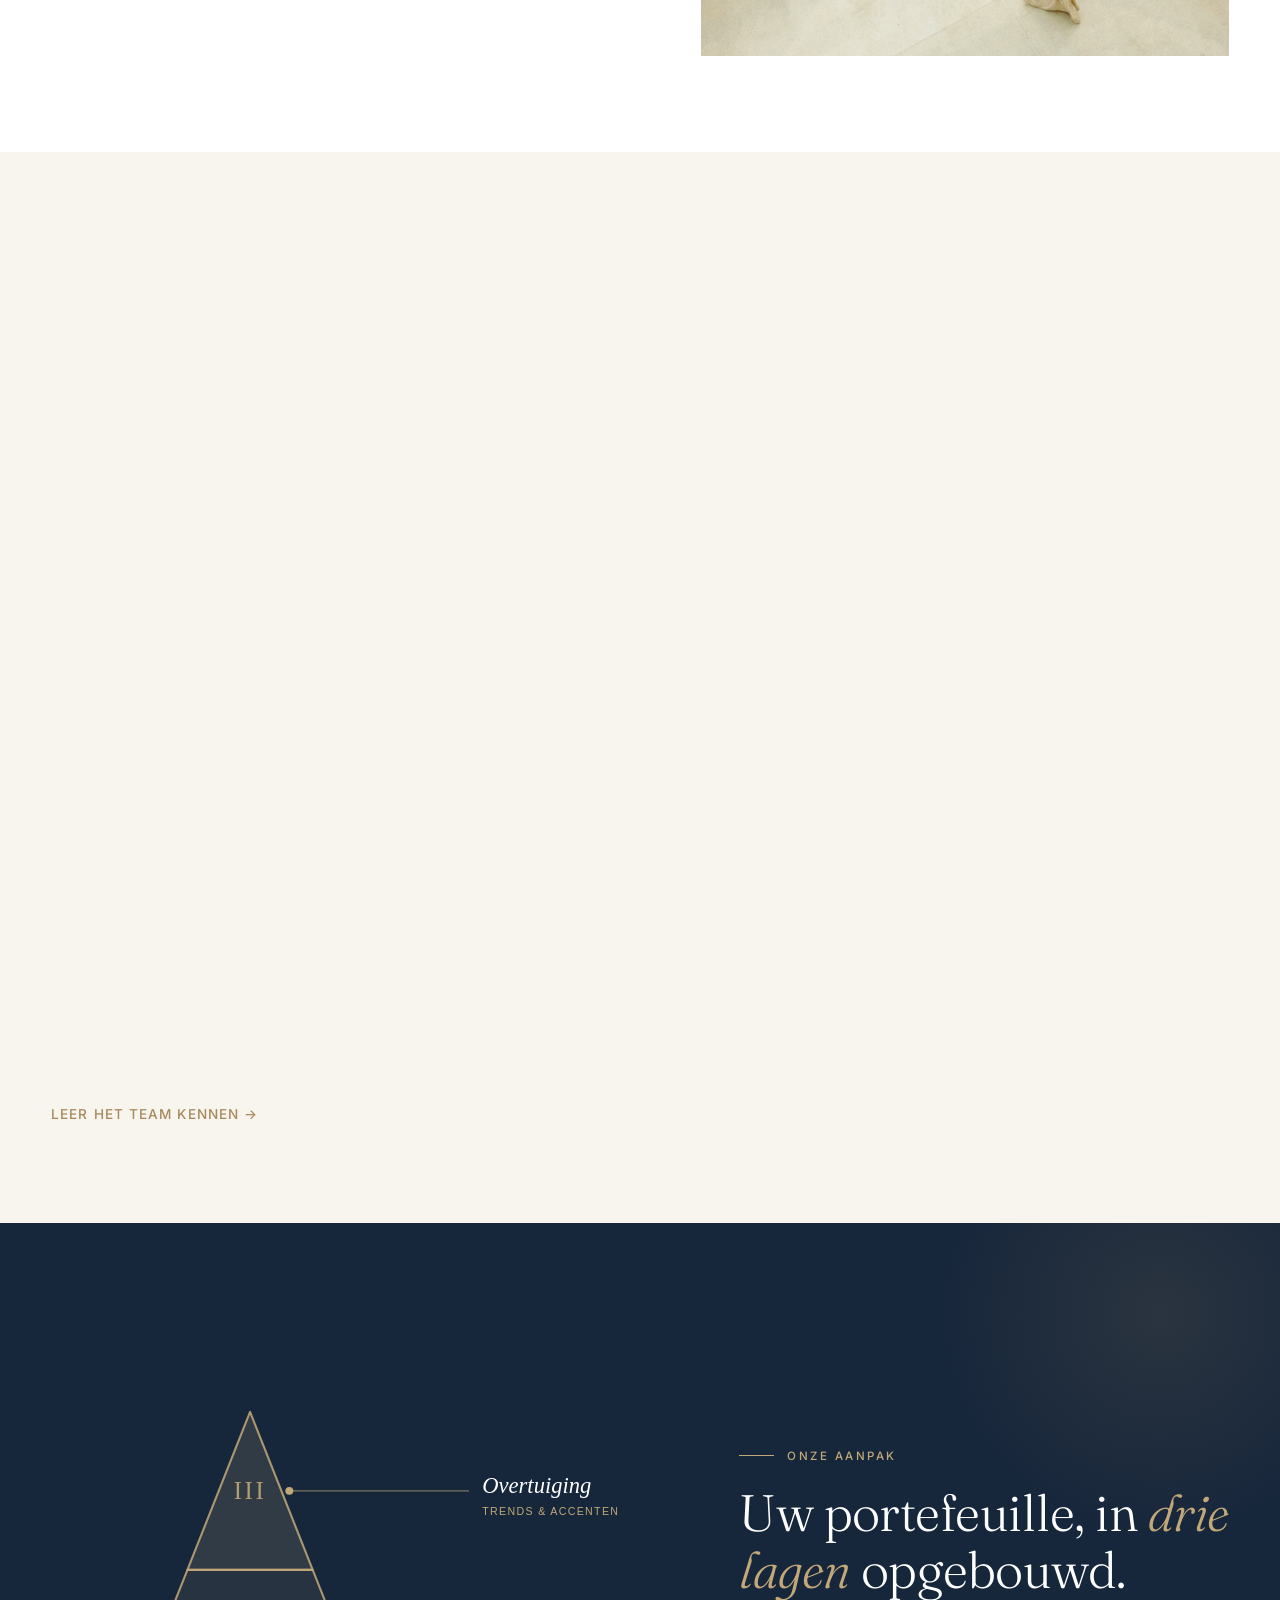
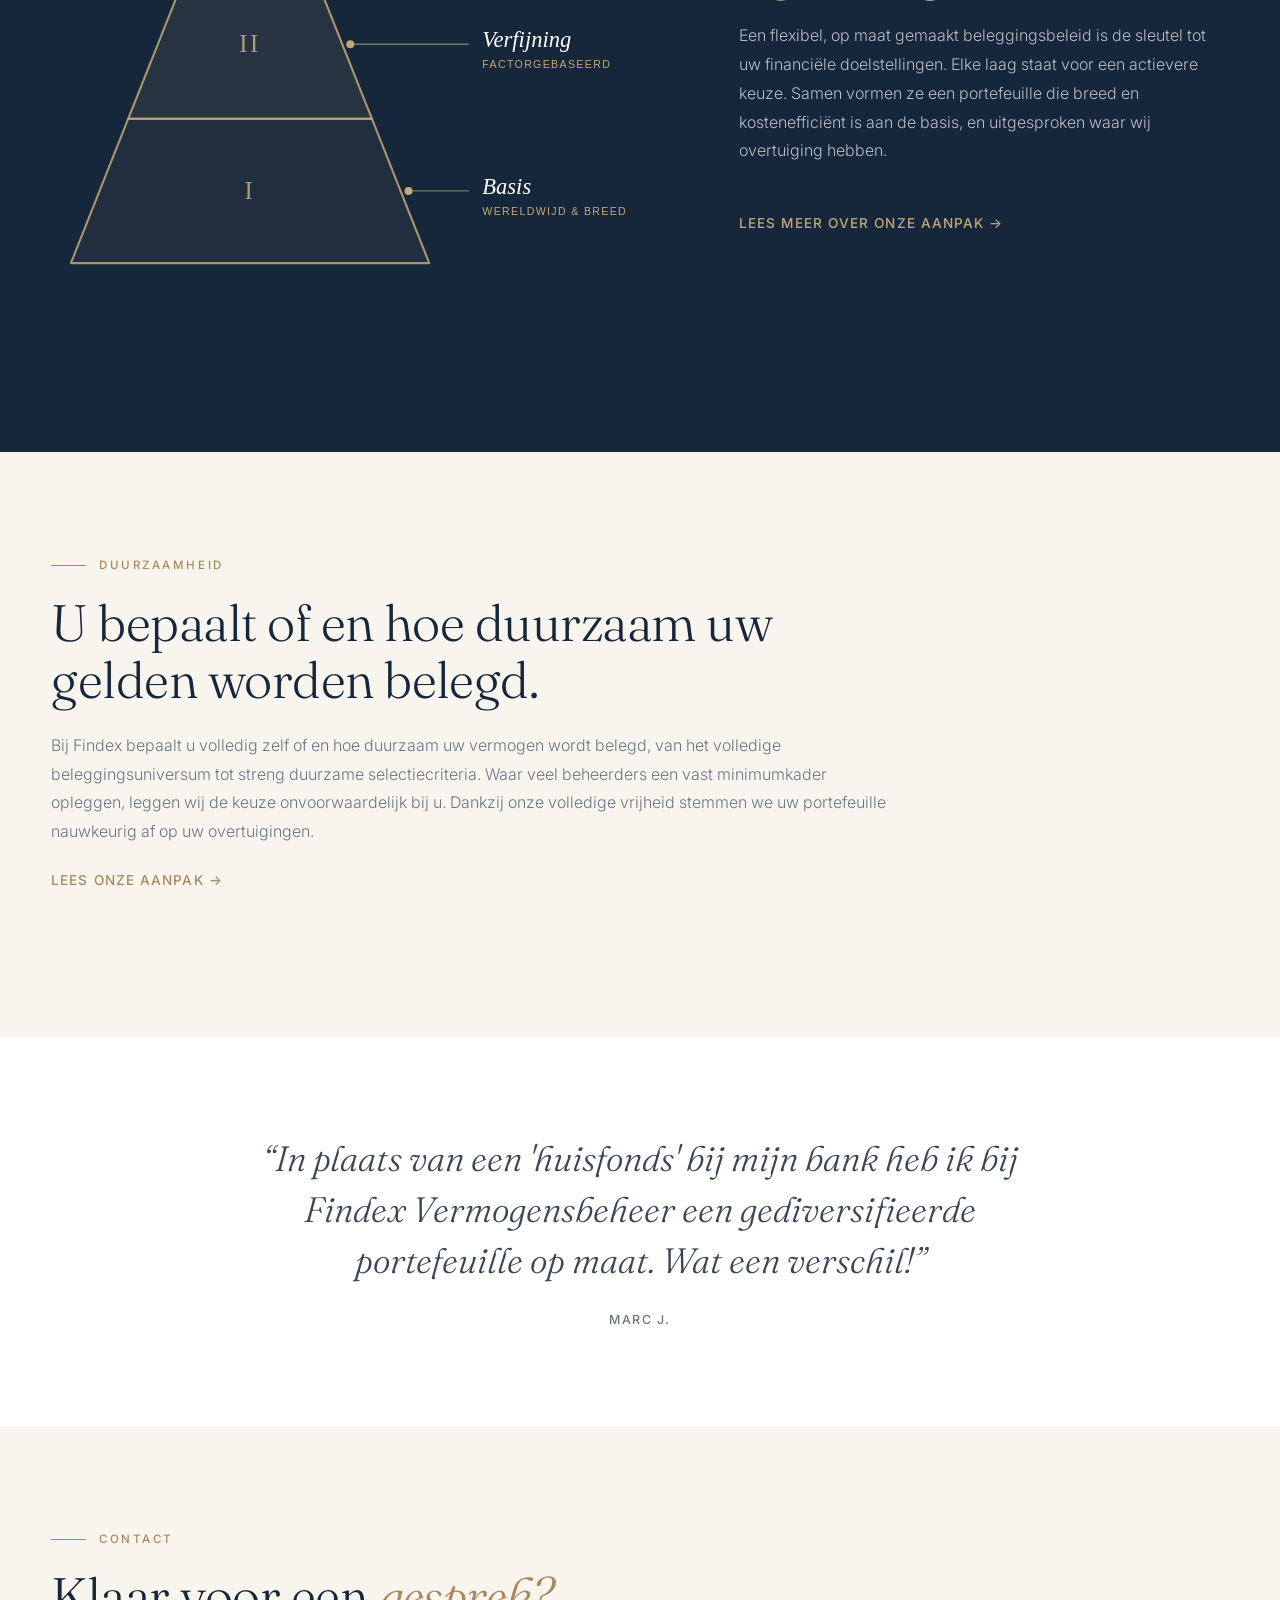
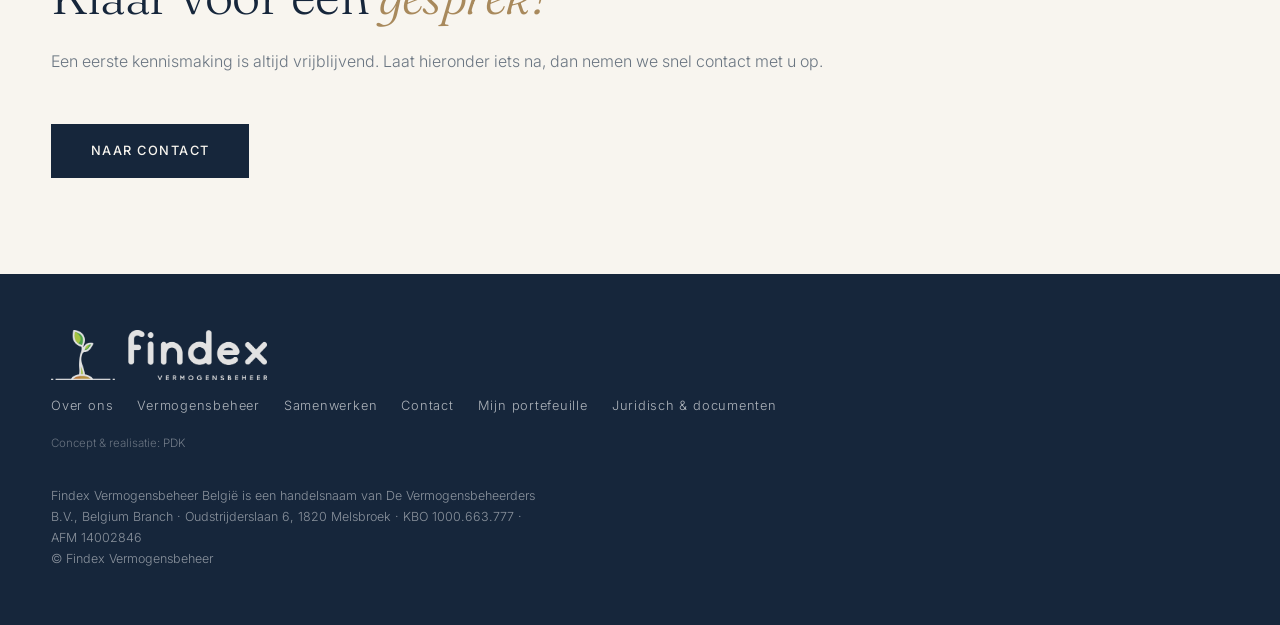
==== commit f43daeb2: "Contactgegevens Han van de homepage en laagcijfers op mobiel. Co-authored-by: Cursor <cursoragent@cu" ====
--- a/index.html
+++ b/index.html
@@ -91,7 +91,6 @@
         <div class="member-body">
           <div class="member-name">Han van Rhee</div>
           <div class="member-role">Partner, vermogensbeheerder</div>
-          <p class="member-contact"><a href="mailto:han@findexvb.nl">han@findexvb.nl</a> · <a href="tel:+31619476974">+31 6 19 47 69 74</a></p>
         </div>
       </article>
     </div>
--- a/styles.css
+++ b/styles.css
@@ -652,4 +652,21 @@
     position:static; transform:none; max-width:none;
   }
   .aanpak-lead{ display:none; }
-}
+  .aanpak-merged .aanpak-layer-name{
+    display:flex;
+    align-items:baseline;
+    gap:0.5rem;
+  }
+  .aanpak-merged .aanpak-layer-name::before{
+    font-family:'Fraunces',serif;
+    font-style:normal;
+    font-weight:300;
+    font-size:1.15rem;
+    color:var(--brass-lt);
+    letter-spacing:0.12em;
+    line-height:1;
+  }
+  .aanpak-merged .aanpak-layer--overtuiging .aanpak-layer-name::before{ content:"III"; }
+  .aanpak-merged .aanpak-layer--verfijning .aanpak-layer-name::before{ content:"II"; }
+  .aanpak-merged .aanpak-layer--basis .aanpak-layer-name::before{ content:"I"; }
+}
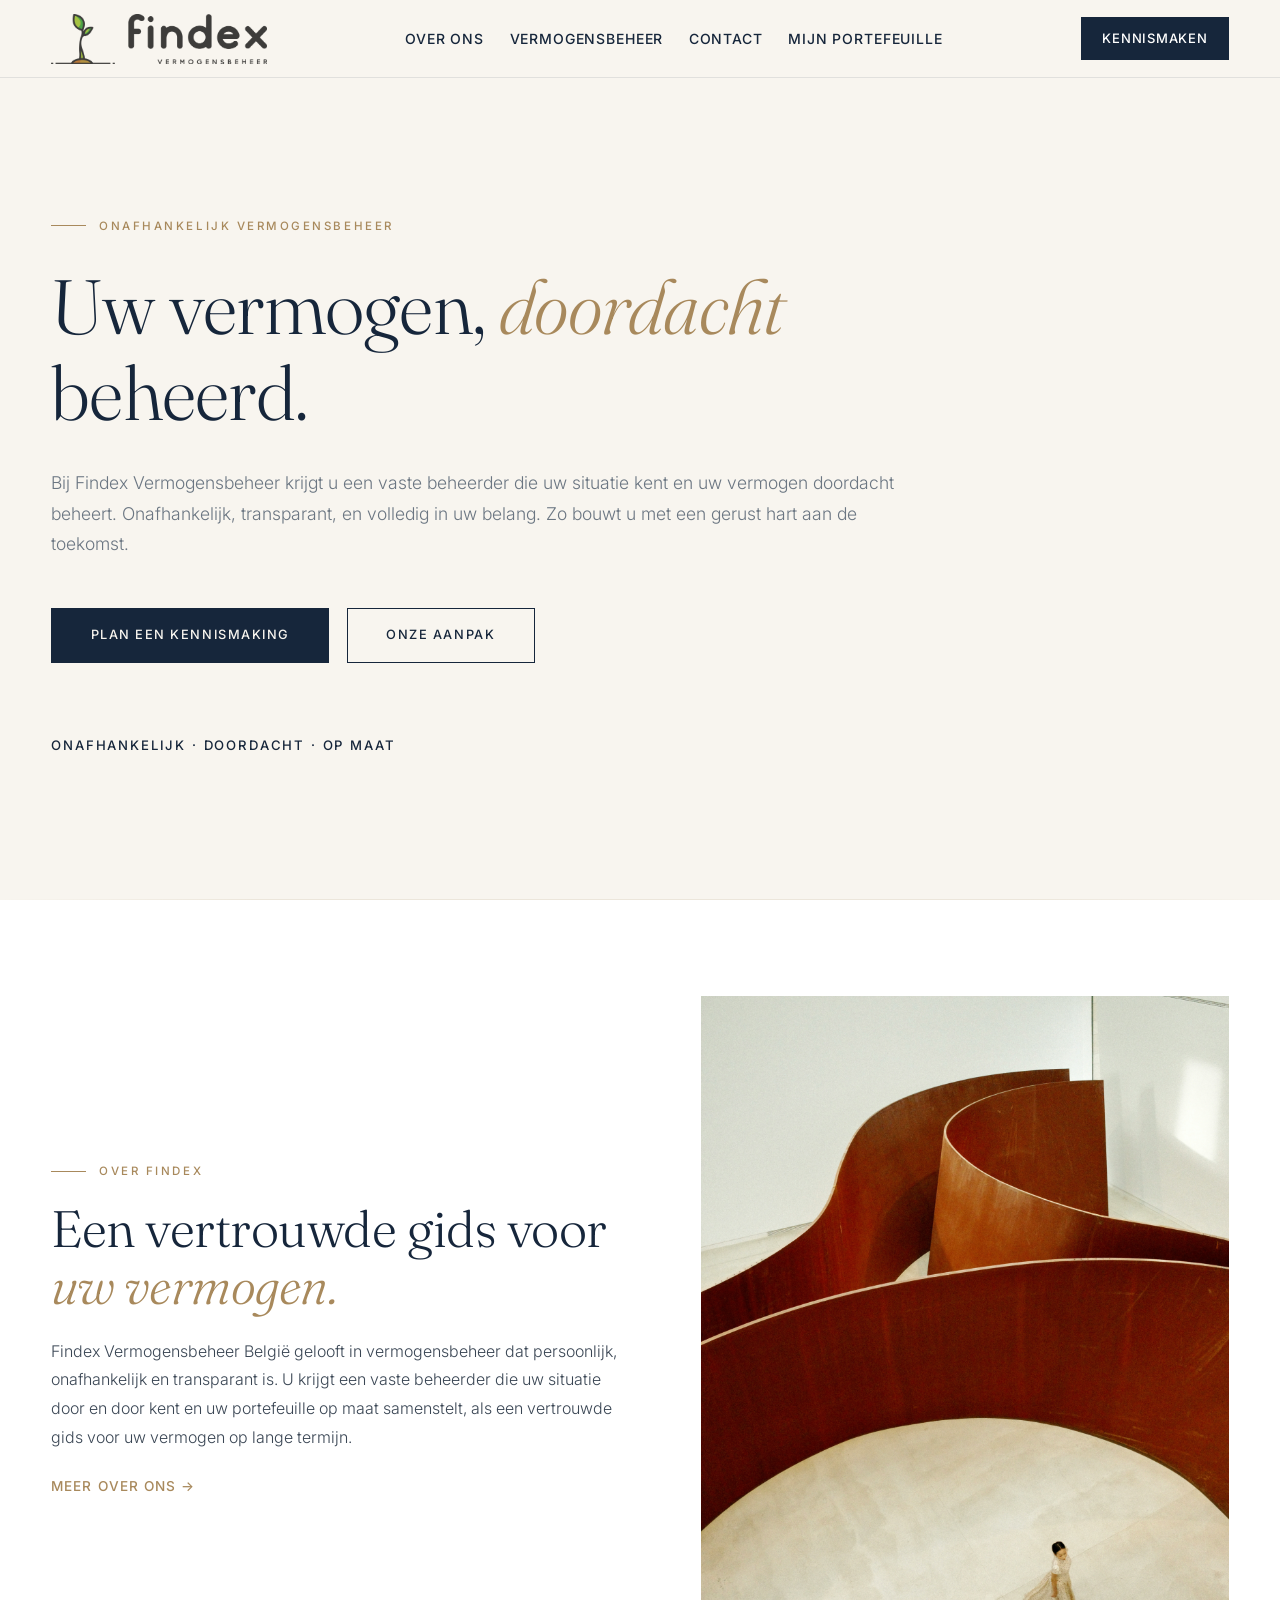
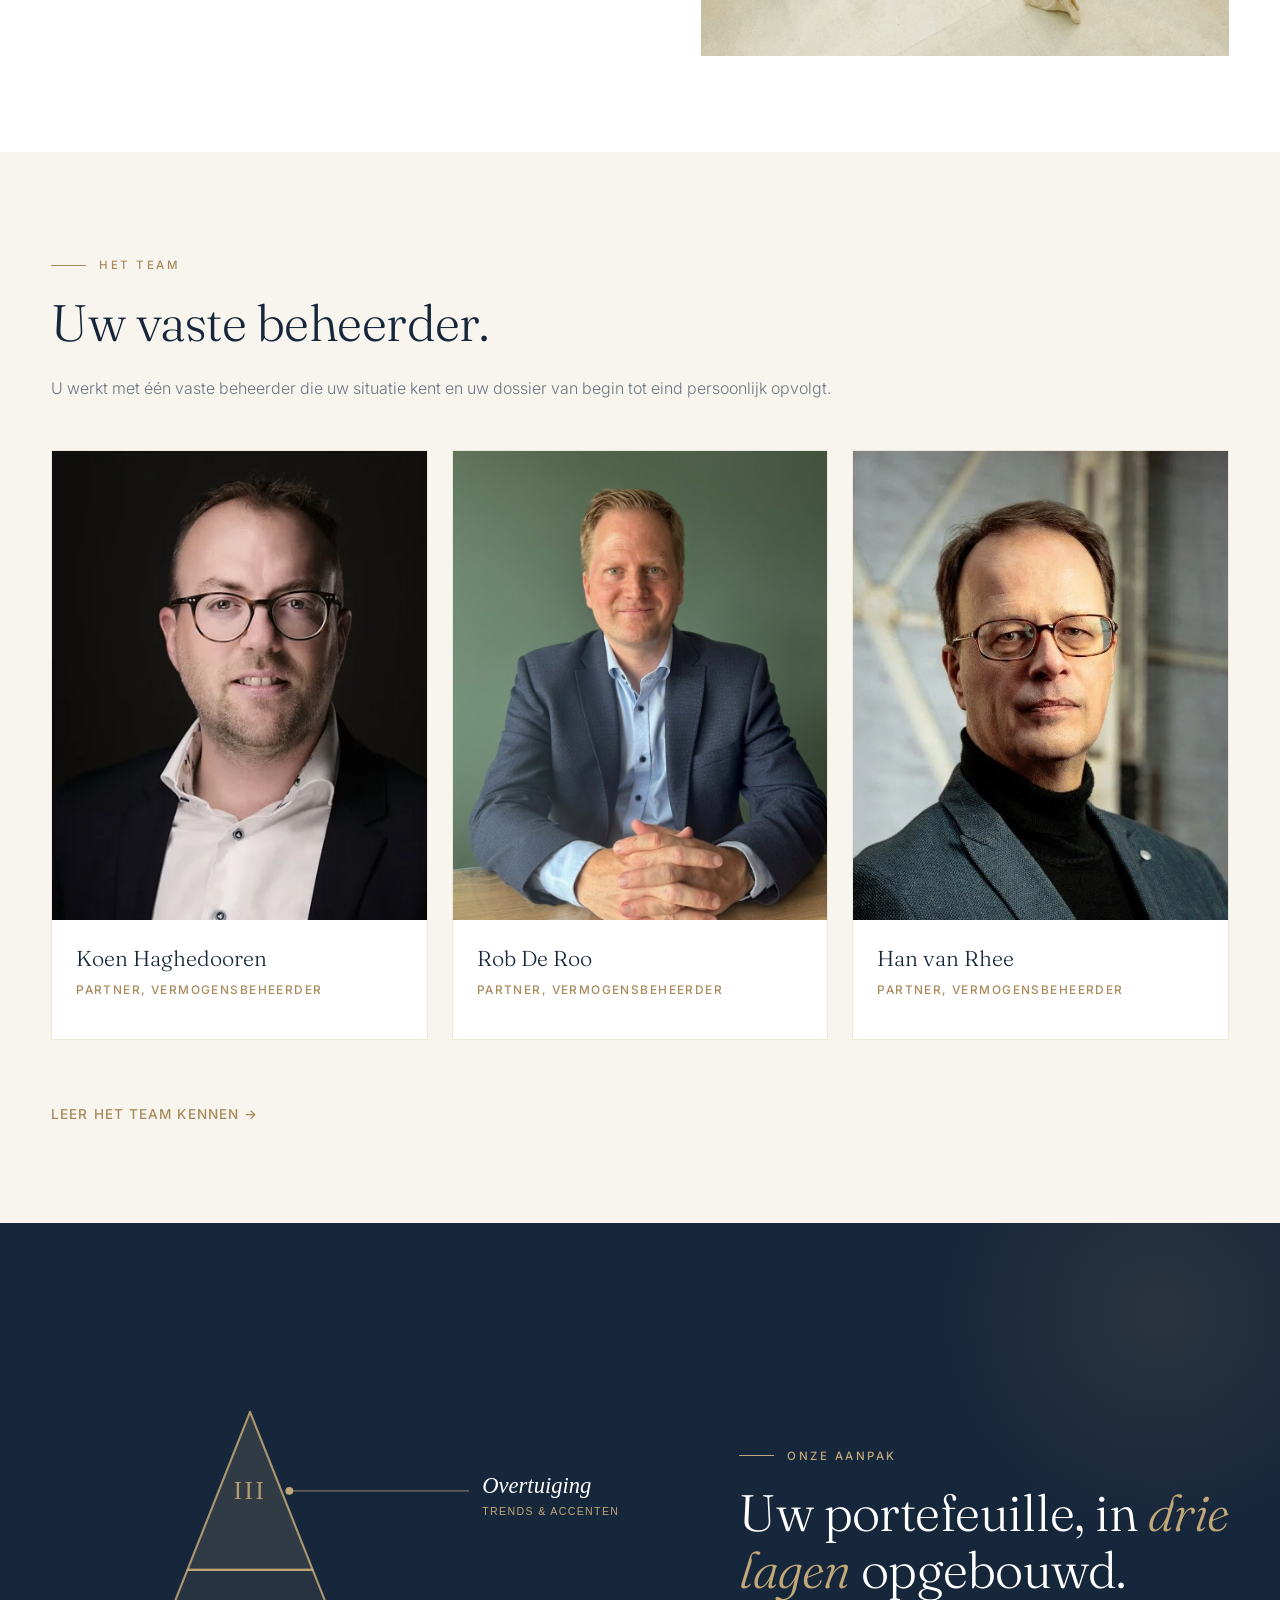
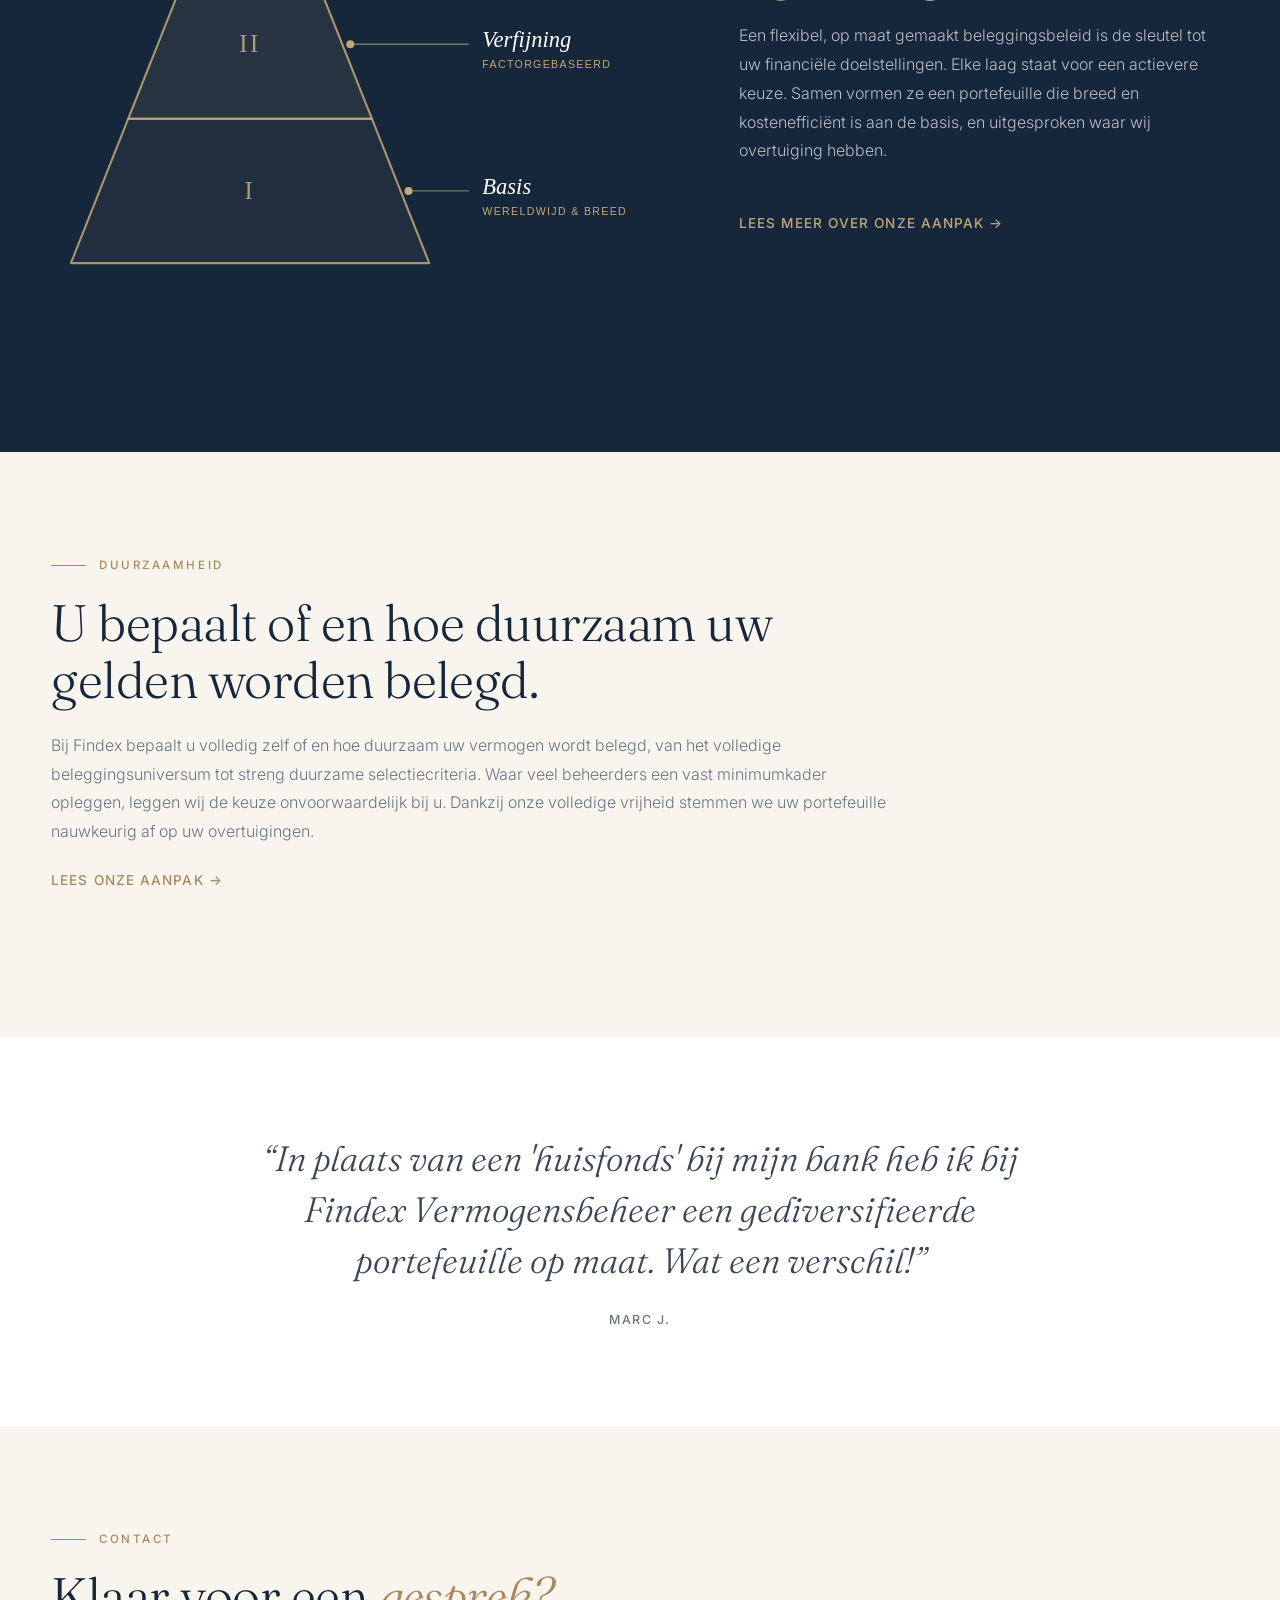
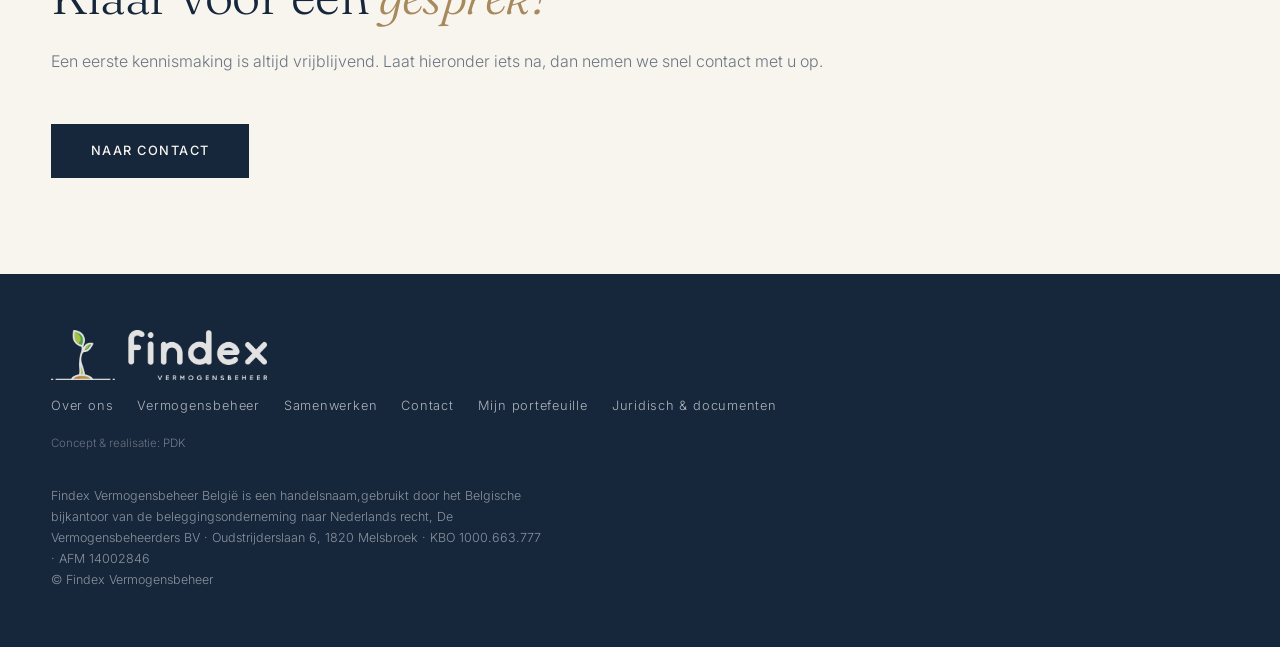
==== commit 73b7955d: "Footerzin over de handelsnaam aangepast op alle pagina's. Co-authored-by: Cursor <cursoragent@cursor" ====
--- a/index.html
+++ b/index.html
@@ -172,7 +172,7 @@
       <p class="footer-credit">Concept &amp; realisatie: <a href="https://www.linkedin.com/in/pieter-de-knock" target="_blank" rel="noopener">PDK</a></p>
     </div>
     <p class="footer-legal">
-      Findex Vermogensbeheer België is een handelsnaam van De Vermogensbeheerders B.V., Belgium Branch · Oudstrijderslaan 6, 1820 Melsbroek · KBO 1000.663.777 · AFM 14002846<br>
+      Findex Vermogensbeheer België is een handelsnaam,gebruikt door het Belgische bijkantoor van de beleggingsonderneming naar Nederlands recht,  De Vermogensbeheerders BV · Oudstrijderslaan 6, 1820 Melsbroek · KBO 1000.663.777 · AFM 14002846<br>
       © Findex Vermogensbeheer
     </p>
   </div>
